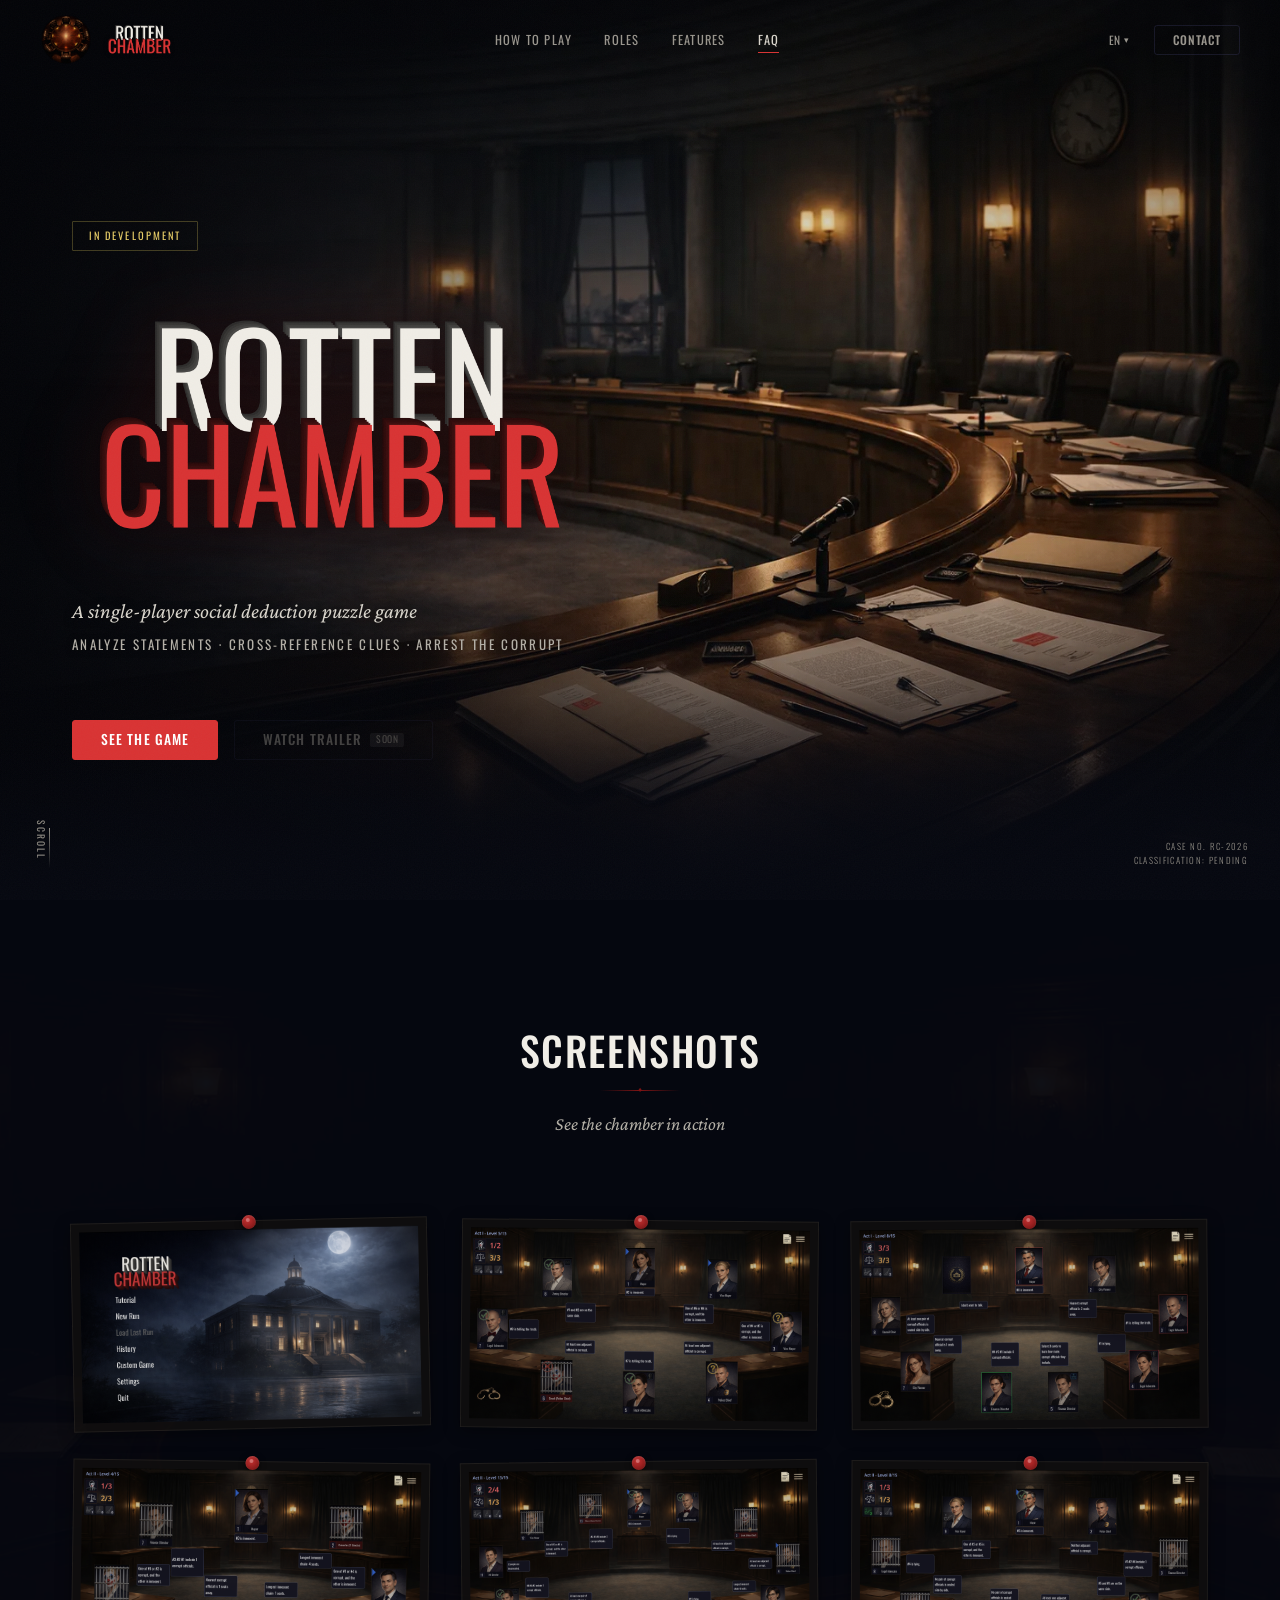
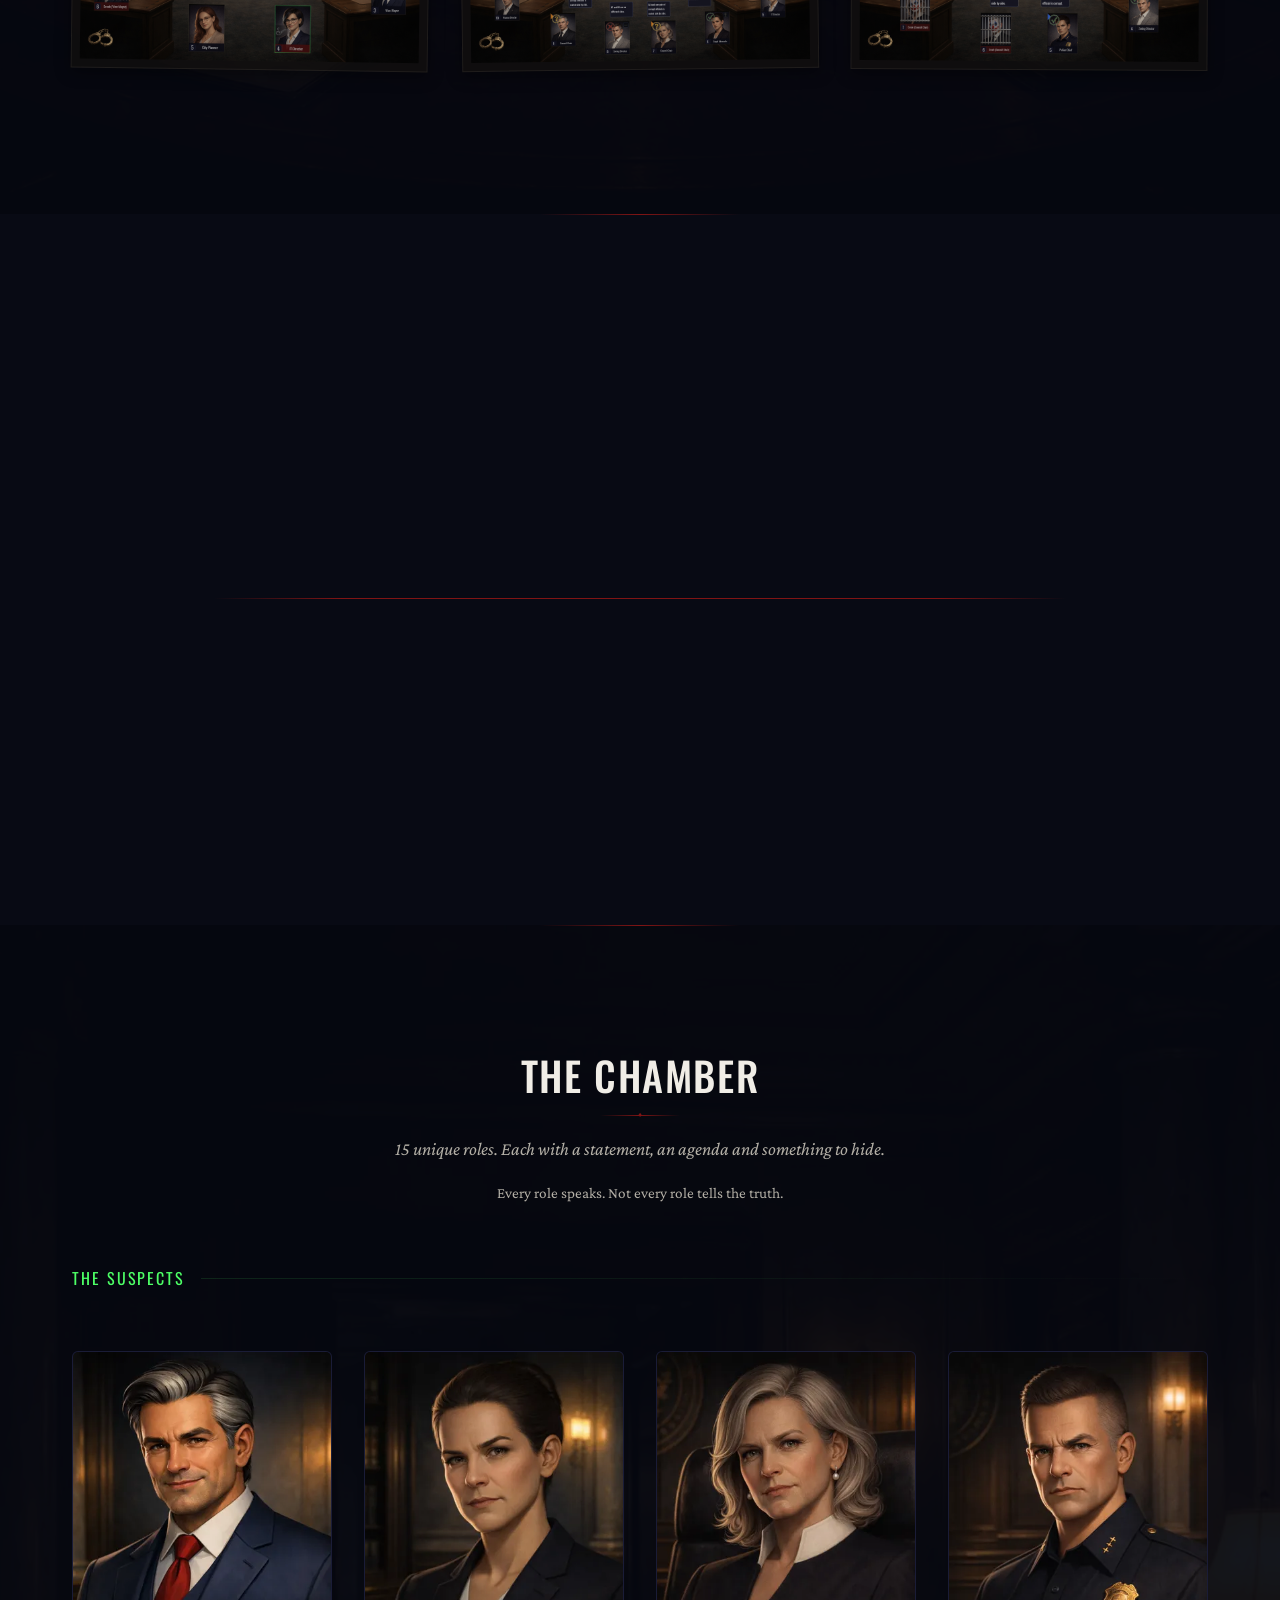
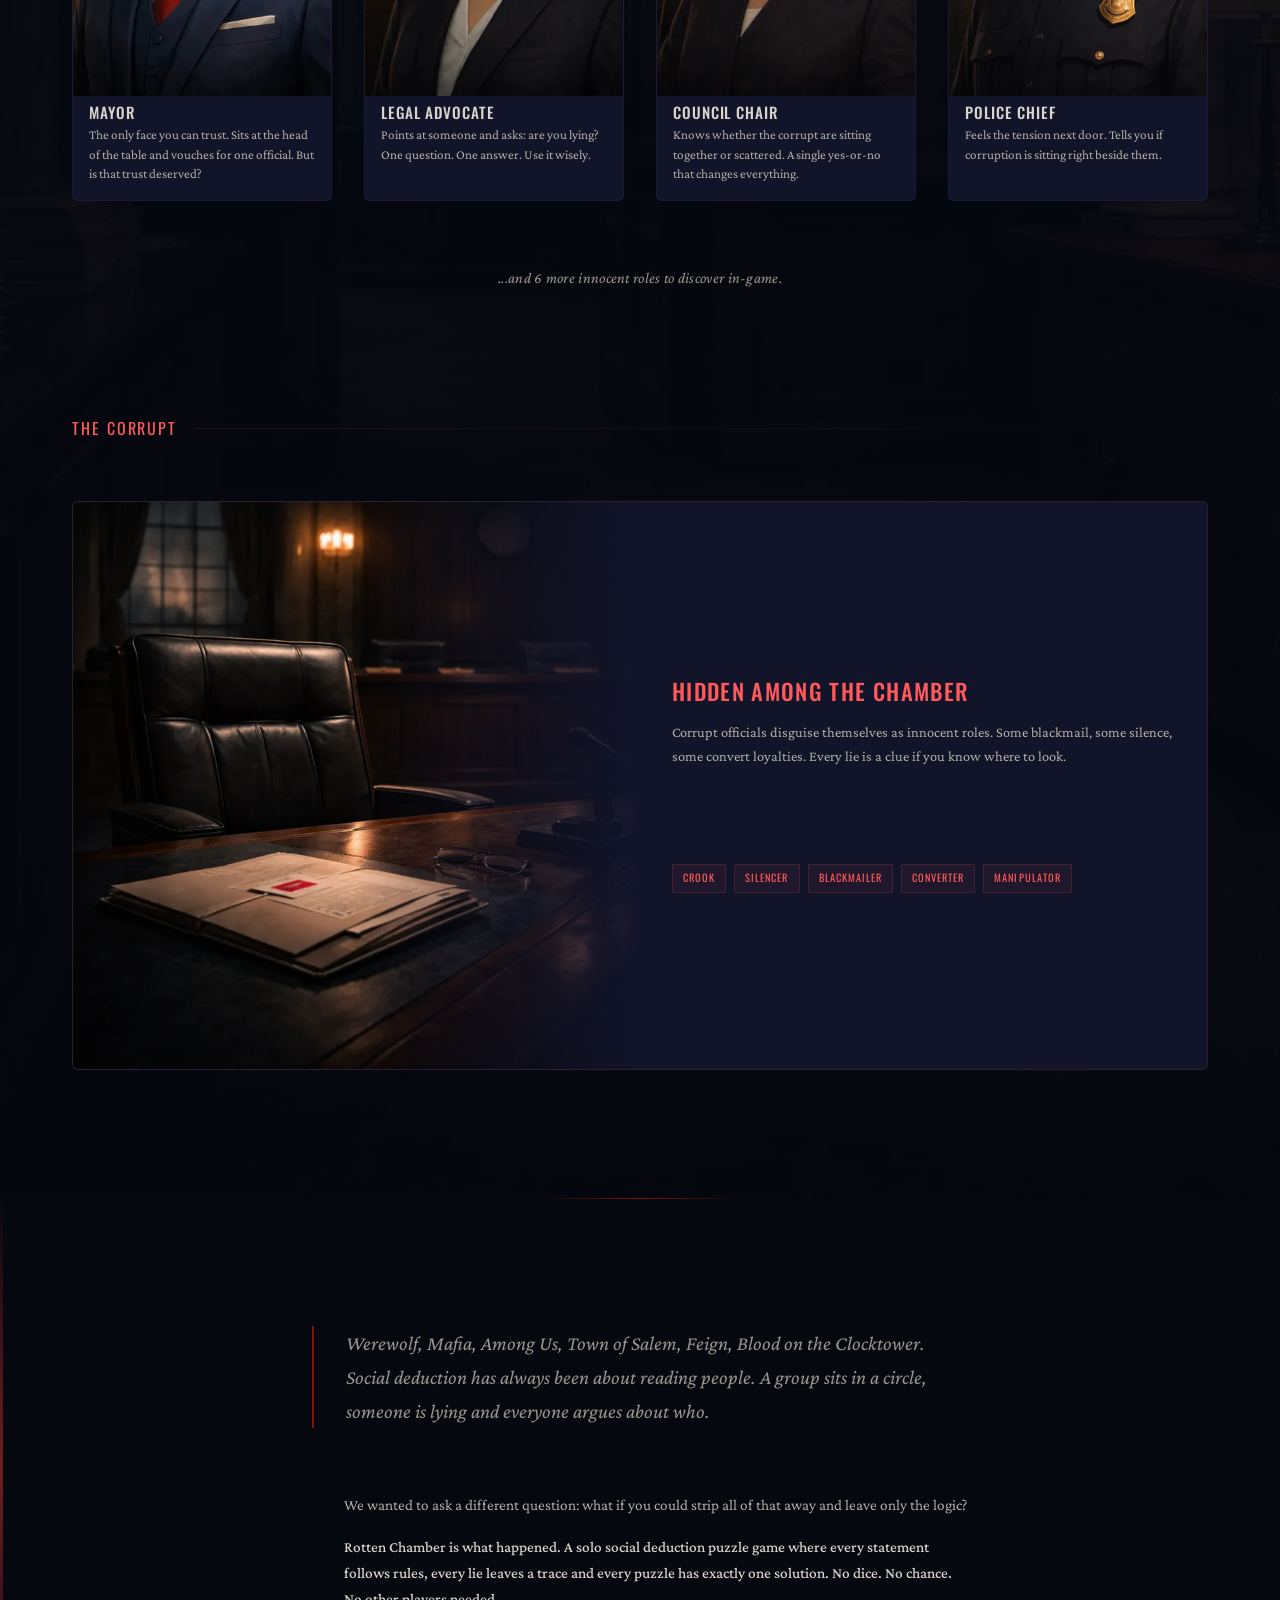
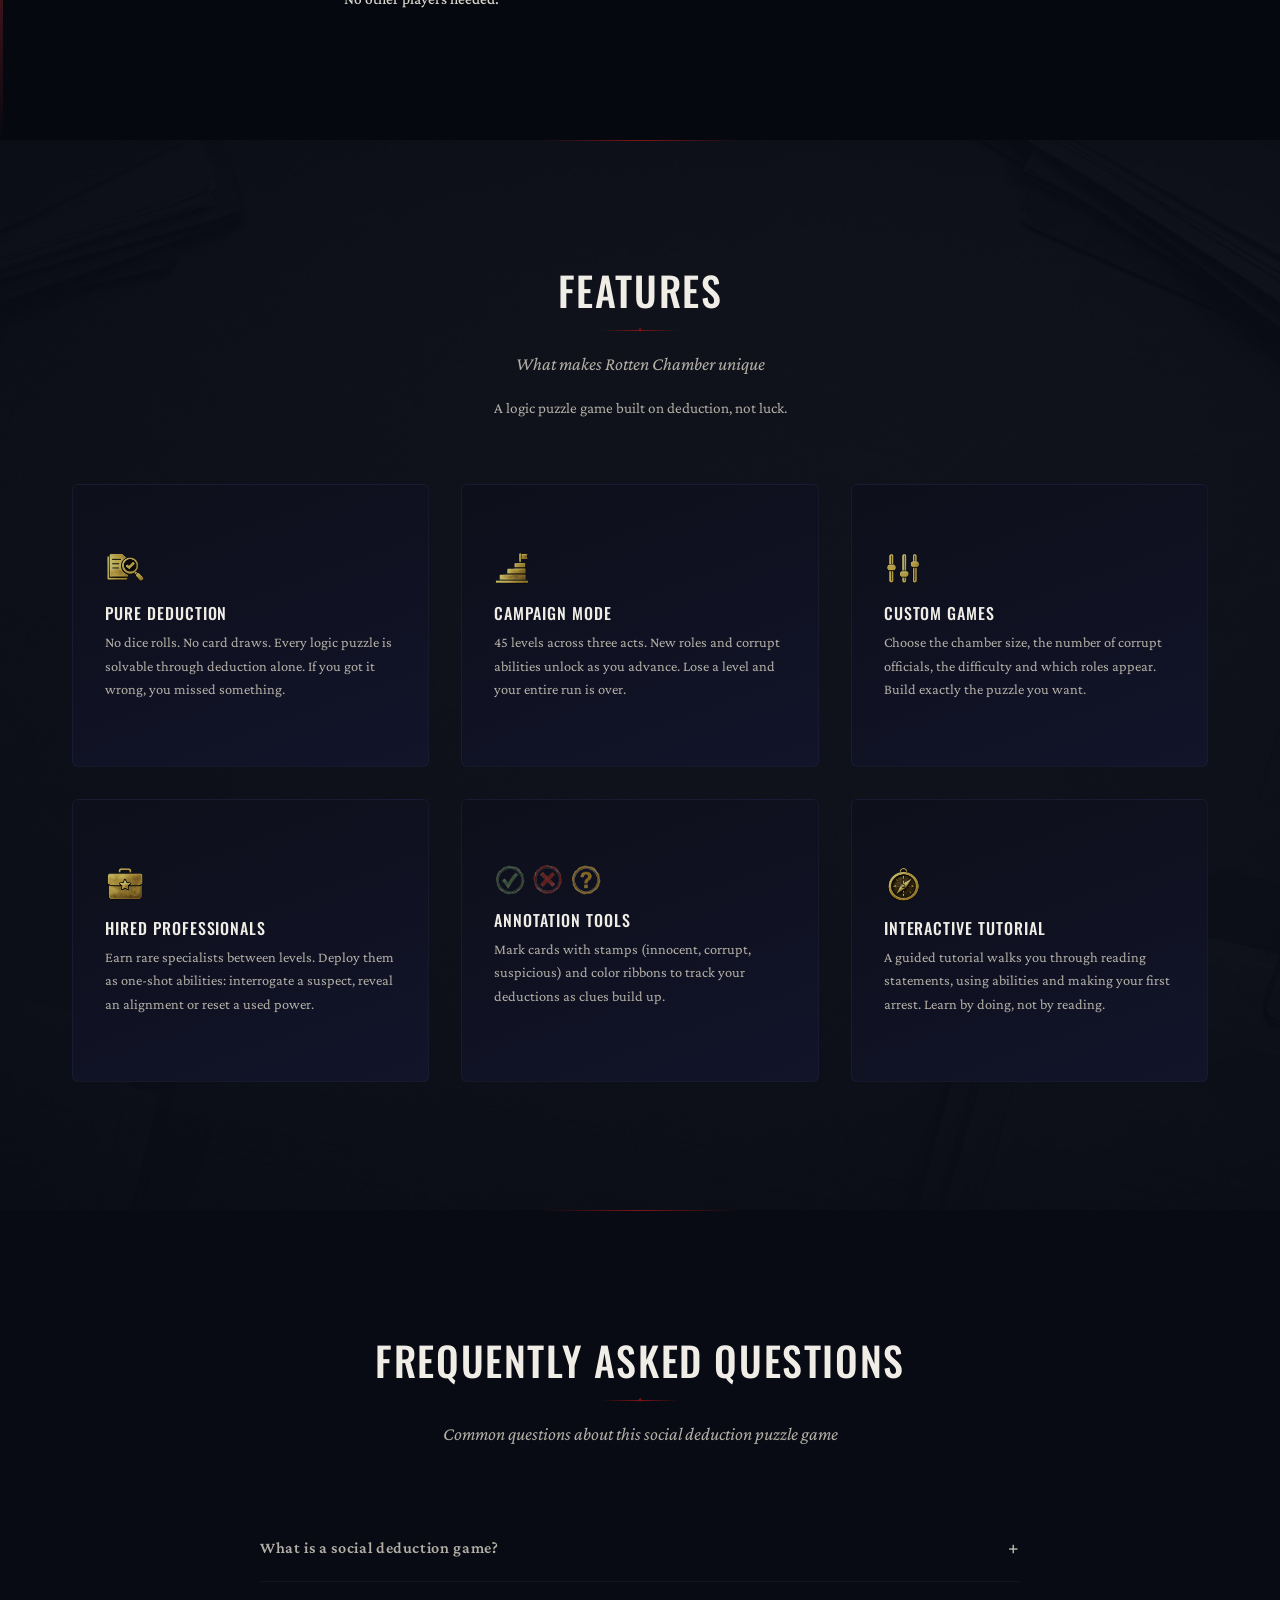
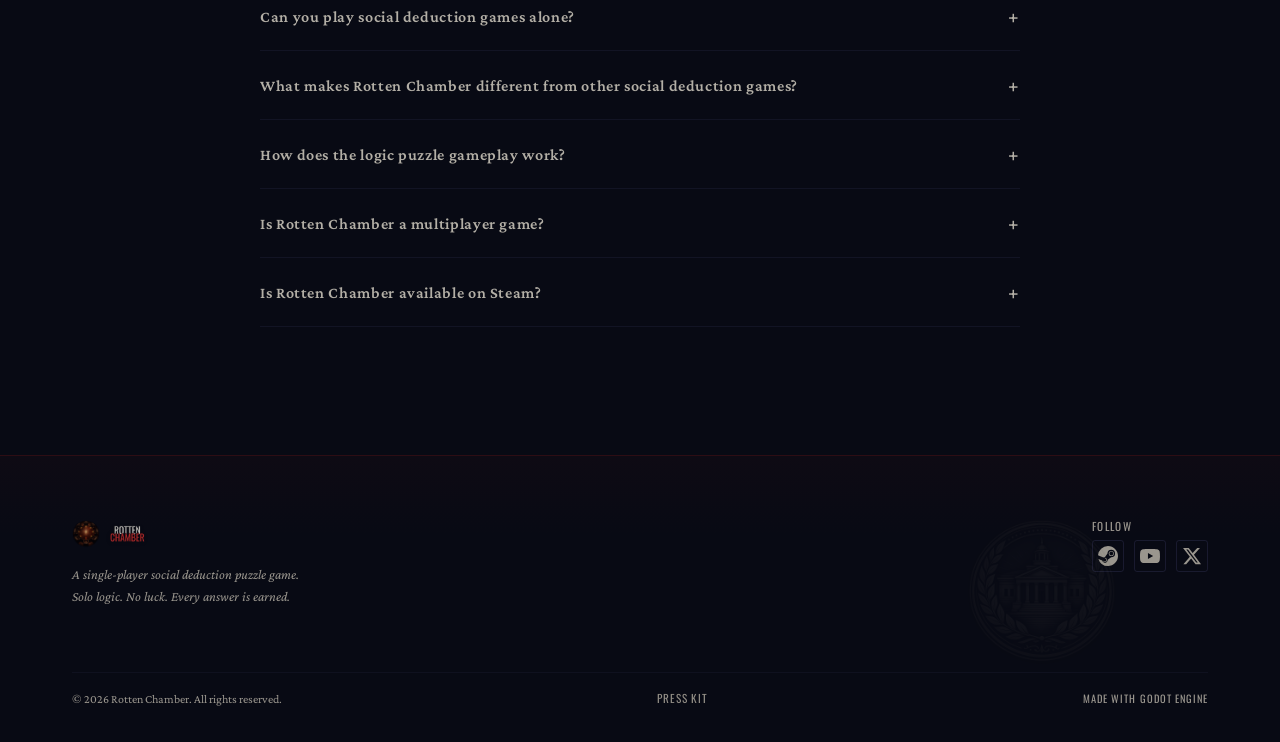
==== index.html @ c830e213 "Press kit: add dedicated press kit page at /presskit/ Self-hosted press kit with fact sheet, tiered " ====
<!DOCTYPE html>
<html lang="en">
<head>
  <meta charset="UTF-8">
  <meta name="viewport" content="width=device-width, initial-scale=1.0">
  <title>Rotten Chamber - A Social Deduction Puzzle Game</title>
  <meta name="description" content="Analyze statements. Cross-reference clues. Arrest the corrupt. A single-player social deduction puzzle game where every official has something to hide.">
  <meta name="robots" content="index, follow">
  <link rel="canonical" href="https://rottenchamber.com/">

  <!-- Open Graph -->
  <meta property="og:title" content="Rotten Chamber - A Social Deduction Puzzle Game">
  <meta property="og:description" content="A single-player social deduction puzzle game. Analyze statements. Cross-reference clues. Arrest the corrupt.">
  <meta property="og:image" content="https://rottenchamber.com/assets/images/exclusive/derived/hero_key_art_og.png">
  <meta property="og:image:width" content="1200">
  <meta property="og:image:height" content="630">
  <meta property="og:image:type" content="image/png">
  <meta property="og:image:alt" content="Rotten Chamber key art: a dark civic chamber where corruption hides in plain sight">
  <meta property="og:url" content="https://rottenchamber.com/">
  <meta property="og:type" content="website">
  <meta property="og:site_name" content="Rotten Chamber">
  <meta property="og:locale" content="en_US">

  <!-- Twitter Card -->
  <meta name="twitter:card" content="summary_large_image">
  <meta name="twitter:title" content="Rotten Chamber - A Social Deduction Puzzle Game">
  <meta name="twitter:description" content="Analyze statements. Cross-reference clues. Arrest the corrupt. A single-player social deduction puzzle game where every official has something to hide.">
  <meta name="twitter:image" content="https://rottenchamber.com/assets/images/exclusive/derived/hero_key_art_og.png">

  <meta name="theme-color" content="#080A14">

  <!-- Favicon -->
  <link rel="icon" type="image/png" href="assets/images/favicon.png">

  <!-- Font preconnect -->
  <link rel="preconnect" href="https://fonts.googleapis.com">
  <link rel="preconnect" href="https://fonts.gstatic.com" crossorigin>
  <link href="https://fonts.googleapis.com/css2?family=Oswald:wght@300;400;500;600;700&family=Crimson+Pro:ital,wght@0,300;0,400;0,500;0,600;1,300;1,400&display=swap" rel="stylesheet">

  <!-- Preload critical assets (WebP: 76KB vs PNG: 1.8MB) -->
  <link rel="preload" href="assets/images/exclusive/hero_key_art_master.webp" as="image" type="image/webp">

  <!-- JSON-LD Structured Data -->
  <script type="application/ld+json">
  {
    "@context": "https://schema.org",
    "@type": "VideoGame",
    "name": "Rotten Chamber",
    "description": "A single-player social deduction puzzle game. Analyze statements, cross-reference clues and arrest the corrupt. 15 unique roles, 45 levels across three acts and pure logic-based deduction.",
    "url": "https://rottenchamber.com/",
    "image": "https://rottenchamber.com/assets/images/exclusive/derived/hero_key_art_og.png",
    "genre": ["Puzzle", "Social Deduction", "Logic"],
    "gamePlatform": "PC",
    "applicationCategory": "Game",
    "operatingSystem": "Windows",
    "numberOfPlayers": {
      "@type": "QuantitativeValue",
      "value": 1
    },
    "author": {
      "@type": "Organization",
      "name": "Rotten Chamber"
    },
    "inLanguage": "en",
    "keywords": "social deduction, social deduction game, single player social deduction, solo social deduction, social deduction puzzle, logic puzzle game, deduction game"
  }
  </script>
  <script type="application/ld+json">
  {
    "@context": "https://schema.org",
    "@type": "BreadcrumbList",
    "itemListElement": [
      {
        "@type": "ListItem",
        "position": 1,
        "name": "Home",
        "item": "https://rottenchamber.com/"
      }
    ]
  }
  </script>
  <script type="application/ld+json">
  {
    "@context": "https://schema.org",
    "@type": "WebSite",
    "name": "Rotten Chamber",
    "url": "https://rottenchamber.com/"
  }
  </script>
  <script type="application/ld+json">
  {
    "@context": "https://schema.org",
    "@type": "FAQPage",
    "mainEntity": [
      {
        "@type": "Question",
        "name": "What is a social deduction game?",
        "acceptedAnswer": {
          "@type": "Answer",
          "text": "A social deduction game is a genre where players must figure out who among them is lying or hiding their true role. Traditionally multiplayer, Rotten Chamber reimagines this as a single-player logic puzzle where you analyze statements and cross-reference clues to identify the corrupt."
        }
      },
      {
        "@type": "Question",
        "name": "Can you play social deduction games alone?",
        "acceptedAnswer": {
          "@type": "Answer",
          "text": "Yes. Rotten Chamber is a solo social deduction game designed from the ground up for a single player. Instead of reading other players, you read role-based statements and use pure logic to deduce who is corrupt."
        }
      },
      {
        "@type": "Question",
        "name": "What makes Rotten Chamber different from other social deduction games?",
        "acceptedAnswer": {
          "@type": "Answer",
          "text": "Most social deduction games like Werewolf, Mafia or Among Us require a group. Rotten Chamber removes the social element and replaces it with a logic puzzle: every statement follows deterministic rules, every level is solvable through deduction alone and there is no randomness in the outcome."
        }
      },
      {
        "@type": "Question",
        "name": "How does the logic puzzle gameplay work?",
        "acceptedAnswer": {
          "@type": "Answer",
          "text": "Each official around a circular table makes a statement based on their role. Innocent officials tell the truth while corrupt officials lie. You cross-reference these statements, use active abilities to test your theories and arrest those you believe are corrupt. Three wrong arrests and you lose."
        }
      },
      {
        "@type": "Question",
        "name": "Is Rotten Chamber a multiplayer game?",
        "acceptedAnswer": {
          "@type": "Answer",
          "text": "No. Rotten Chamber is purely single-player. The game features 45 campaign levels across three acts, custom game modes and an interactive tutorial, all designed for solo play."
        }
      },
      {
        "@type": "Question",
        "name": "Is Rotten Chamber available on Steam?",
        "acceptedAnswer": {
          "@type": "Answer",
          "text": "Rotten Chamber is currently in development. The Steam page will be available soon. Add it to your wishlist to get notified when the social deduction puzzle game launches."
        }
      }
    ]
  }
  </script>

  <!-- Stylesheet -->
  <link rel="stylesheet" href="css/styles.css">
</head>
<body>

  <!-- Skip Link -->
  <a href="#main-content" class="skip-link">Skip to main content</a>

  <!-- ═══ SCROLL PROGRESS ═══════════════════════════════════════════════ -->
  <div class="scroll-progress" id="scroll-progress" role="progressbar" aria-valuemin="0" aria-valuemax="100" aria-valuenow="0" aria-label="Page scroll progress"></div>

  <!-- ═══ NAV ═══════════════════════════════════════════════════════════ -->
  <nav class="nav" id="nav">
    <div class="nav__inner">
      <a href="#" class="nav__brand">
        <img src="assets/images/favicon.png" alt="" class="nav__logo">
        <img src="assets/images/exclusive/logo_wordmark_master.png" alt="Rotten Chamber" class="nav__wordmark">
      </a>

      <ul class="nav__links" id="nav-links">
        <li><a href="#how-to-play" class="nav__link" data-i18n="nav.how_to_play">How to Play</a></li>
        <li><a href="#roles" class="nav__link" data-i18n="nav.roles">Roles</a></li>
        <li><a href="#features" class="nav__link" data-i18n="nav.features">Features</a></li>
        <li><a href="#faq" class="nav__link" data-i18n="nav.faq">FAQ</a></li>
      </ul>

      <div class="nav__actions">
        <div class="lang-switcher" id="lang-switcher">
          <button class="lang-switcher__current" aria-label="Change language" aria-expanded="false" aria-haspopup="true">
            <span class="lang-switcher__label">EN</span>
            <span class="lang-switcher__arrow">&#9662;</span>
          </button>
          <div class="lang-switcher__dropdown" role="menu">
            <button class="lang-switcher__option active" data-lang="en" role="menuitem">English</button>
          </div>
        </div>
        <a href="mailto:contact@rottenchamber.com" class="btn btn--secondary btn--sm" data-i18n="nav.contact">Contact</a>
      </div>

      <button class="nav__mobile-toggle" id="mobile-toggle" aria-label="Toggle menu" aria-expanded="false" aria-controls="nav-links">&#9776;</button>
    </div>
  </nav>

  <main id="main-content">

  <!-- ═══ HERO ══════════════════════════════════════════════════════════ -->
  <header class="hero" id="hero">
    <div class="hero__bg"></div>
    <div class="hero__vignette"></div>
    <div class="hero__fog">
      <div class="hero__fog-layer"></div>
      <div class="hero__fog-layer"></div>
    </div>
    <canvas class="hero__particles" id="hero-particles" aria-hidden="true"></canvas>

    <div class="hero__content">
      <div class="hero__badge" data-i18n="hero.badge">In Development</div>
      <h1 class="hero__title">
        <img src="assets/images/exclusive/logo_wordmark_master.png" alt="" aria-hidden="true" class="hero__logo">
        <span class="sr-only">Rotten Chamber</span>
      </h1>
      <p class="hero__tagline" data-i18n="hero.tagline">A single-player social deduction puzzle game</p>
      <p class="hero__subtitle" data-i18n="hero.subtitle">Analyze statements &middot; Cross-reference clues &middot; Arrest the corrupt</p>
      <div class="hero__actions">
        <a href="#screenshots" class="btn btn--primary" data-i18n="hero.cta_game">See the Game</a>
        <a href="#" class="btn btn--secondary btn--disabled" data-i18n="hero.cta_trailer">
          Watch Trailer
          <span class="btn__badge" data-i18n="hero.coming_soon">Soon</span>
        </a>
      </div>
    </div>

    <div class="hero__bottom-fade"></div>
    <div class="hero__scroll-hint" data-i18n="hero.scroll" aria-hidden="true">Scroll</div>
    <div class="hero__case-label" aria-hidden="true">Case No. RC-2026<br>Classification: Pending</div>
  </header>

  <!-- ═══ SCREENSHOTS ═══════════════════════════════════════════════════ -->
  <section class="screenshots" id="screenshots">
    <div class="container">
      <div class="section-header section-header--center reveal">
        <h2 data-i18n="screenshots.title">Screenshots</h2>
        <div class="section-divider"></div>
        <p class="section-subtitle" data-i18n="screenshots.subtitle">See the chamber in action</p>
      </div>
      <div class="screenshots__board reveal reveal-delay-1">
        <figure class="screenshot" data-lightbox tabindex="0" role="button">
          <div class="screenshot__pin"></div>
          <img src="assets/images/screenshots/main-menu.png" alt="Rotten Chamber main menu" class="screenshot__img" loading="lazy" width="1920" height="1080">
        </figure>
        <figure class="screenshot" data-lightbox tabindex="0" role="button">
          <div class="screenshot__pin"></div>
          <img src="assets/images/screenshots/hero-mid-investigation.png" alt="Social deduction puzzle: analyzing statements and cross-referencing clues" class="screenshot__img" loading="lazy" width="1920" height="1080">
        </figure>
        <figure class="screenshot" data-lightbox tabindex="0" role="button">
          <div class="screenshot__pin"></div>
          <img src="assets/images/screenshots/active-ability-targeting.png" alt="Using investigation abilities in a single-player social deduction game" class="screenshot__img" loading="lazy" width="1920" height="1080">
        </figure>
        <figure class="screenshot" data-lightbox tabindex="0" role="button">
          <div class="screenshot__pin"></div>
          <img src="assets/images/screenshots/high-tension-reveal.png" alt="Arresting corrupt officials in Rotten Chamber" class="screenshot__img" loading="lazy" width="1920" height="1080">
        </figure>
        <figure class="screenshot" data-lightbox tabindex="0" role="button">
          <div class="screenshot__pin"></div>
          <img src="assets/images/screenshots/wide-table-late-game.png" alt="Logic puzzle challenge: a chamber of 13 officials to investigate" class="screenshot__img" loading="lazy" width="1920" height="1080">
        </figure>
        <figure class="screenshot" data-lightbox tabindex="0" role="button">
          <div class="screenshot__pin"></div>
          <img src="assets/images/screenshots/professional-toolkit-usage.png" alt="Deploying hired professionals to aid your deduction" class="screenshot__img" loading="lazy" width="1920" height="1080">
        </figure>
      </div>

      <!-- Lightbox Modal -->
      <div class="lightbox" id="lightbox" role="dialog" aria-modal="true" aria-label="Screenshot viewer">
        <button class="lightbox__close" aria-label="Close">&times;</button>
        <button class="lightbox__prev" aria-label="Previous">&#8249;</button>
        <button class="lightbox__next" aria-label="Next">&#8250;</button>
        <img class="lightbox__img" id="lightbox-img" alt="">
        <div class="lightbox__caption" id="lightbox-caption"></div>
        <div class="lightbox__counter" id="lightbox-counter" role="status" aria-live="polite"></div>
      </div>
    </div>
  </section>

  <!-- ═══ HOW TO PLAY ═══════════════════════════════════════════════════ -->
  <section class="how-to-play" id="how-to-play">
    <div class="container">
      <div class="section-header reveal">
        <h2 data-i18n="howto.title">How to Play</h2>
        <div class="section-divider"></div>
        <p class="section-subtitle" data-i18n="howto.subtitle">Uncover the corruption in four steps</p>
        <p class="section-intro" data-i18n="howto.intro">A single-player social deduction puzzle solved through logic alone.</p>
      </div>
      <ol class="steps">
        <li class="step reveal reveal-delay-1">
          <img src="assets/images/icons/gen/icon_read.png" alt="Read" class="step__icon">
          <h3 class="step__title" data-i18n="howto.step1.title">Read</h3>
          <p class="step__desc" data-i18n="howto.step1.desc">Each official makes a statement. Some tell the truth. Some don't. Read carefully.</p>
        </li>
        <li class="step reveal reveal-delay-2">
          <img src="assets/images/icons/gen/icon_deduce.png" alt="Deduce" class="step__icon">
          <h3 class="step__title" data-i18n="howto.step2.title">Deduce</h3>
          <p class="step__desc" data-i18n="howto.step2.desc">Cross-reference statements against each other. If two claims contradict, someone is lying.</p>
        </li>
        <li class="step reveal reveal-delay-3">
          <img src="assets/images/icons/gen/icon_investigate.png" alt="Investigate" class="step__icon">
          <h3 class="step__title" data-i18n="howto.step3.title">Investigate</h3>
          <p class="step__desc" data-i18n="howto.step3.desc">Use abilities and hired professionals to test your theory. Mark suspects with stamps and ribbons.</p>
        </li>
        <li class="step reveal reveal-delay-4">
          <img src="assets/images/icons/gen/icon_arrest.png" alt="Arrest" class="step__icon">
          <h3 class="step__title" data-i18n="howto.step4.title">Arrest</h3>
          <p class="step__desc" data-i18n="howto.step4.desc">Find every corrupt official. Three wrong arrests and you lose. Arrest the Mayor by mistake and it's over instantly.</p>
        </li>
      </ol>
    </div>
  </section>

  <!-- ═══ ROLES ═════════════════════════════════════════════════════════ -->
  <section class="roles" id="roles">
    <div class="container">
      <div class="section-header section-header--center reveal">
        <h2 data-i18n="roles.title">The Chamber</h2>
        <div class="section-divider"></div>
        <p class="section-subtitle" data-i18n="roles.subtitle">15 unique roles. Each with a statement, an agenda and something to hide.</p>
        <p class="section-intro" data-i18n="roles.intro">Every role speaks. Not every role tells the truth.</p>
      </div>

      <!-- Showcase Characters -->
      <div class="roles__group reveal">
        <div class="roles__group-header">
          <h3 class="roles__group-title roles__group-title--clean" data-i18n="roles.clean_title">The Suspects</h3>
          <div class="roles__group-line roles__group-line--clean"></div>
        </div>
        <div class="showcase__grid">

          <!-- Mayor -->
          <article class="showcase-card reveal reveal-delay-1">
            <div class="showcase-card__portrait-wrap">
              <picture>
                <source srcset="assets/images/exclusive/mayor_showcase_master.webp" type="image/webp">
                <img src="assets/images/exclusive/mayor_showcase_master.png" alt="Mayor" class="showcase-card__portrait" loading="lazy">
              </picture>
            </div>
            <div class="showcase-card__info">
              <h4 class="showcase-card__name" data-i18n="role.mayor.name">Mayor</h4>
              <p class="showcase-card__desc" data-i18n="role.mayor.web_desc">The only face you can trust. Sits at the head of the table and vouches for one official. But is that trust deserved?</p>
            </div>
          </article>

          <!-- Legal Advocate -->
          <article class="showcase-card reveal reveal-delay-2">
            <div class="showcase-card__portrait-wrap">
              <picture>
                <source srcset="assets/images/exclusive/legal_advocate_showcase_master.webp" type="image/webp">
                <img src="assets/images/exclusive/legal_advocate_showcase_master.png" alt="Legal Advocate" class="showcase-card__portrait" loading="lazy">
              </picture>
            </div>
            <div class="showcase-card__info">
              <h4 class="showcase-card__name" data-i18n="role.legal_advocate.name">Legal Advocate</h4>
              <p class="showcase-card__desc" data-i18n="role.legal_advocate.web_desc">Points at someone and asks: are you lying? One question. One answer. Use it wisely.</p>
            </div>
          </article>

          <!-- Council Chair -->
          <article class="showcase-card reveal reveal-delay-3">
            <div class="showcase-card__portrait-wrap">
              <picture>
                <source srcset="assets/images/exclusive/council_chair_showcase_master.webp" type="image/webp">
                <img src="assets/images/exclusive/council_chair_showcase_master.png" alt="Council Chair" class="showcase-card__portrait" loading="lazy">
              </picture>
            </div>
            <div class="showcase-card__info">
              <h4 class="showcase-card__name" data-i18n="role.council_chair.name">Council Chair</h4>
              <p class="showcase-card__desc" data-i18n="role.council_chair.web_desc">Knows whether the corrupt are sitting together or scattered. A single yes-or-no that changes everything.</p>
            </div>
          </article>

          <!-- Police Chief -->
          <article class="showcase-card reveal reveal-delay-4">
            <div class="showcase-card__portrait-wrap">
              <picture>
                <source srcset="assets/images/exclusive/police_chief_showcase_master.webp" type="image/webp">
                <img src="assets/images/exclusive/police_chief_showcase_master.png" alt="Police Chief" class="showcase-card__portrait" loading="lazy">
              </picture>
            </div>
            <div class="showcase-card__info">
              <h4 class="showcase-card__name" data-i18n="role.police_chief.name">Police Chief</h4>
              <p class="showcase-card__desc" data-i18n="role.police_chief.web_desc">Feels the tension next door. Tells you if corruption is sitting right beside them.</p>
            </div>
          </article>

        </div>
        <p class="roles__more reveal" data-i18n="roles.more">...and 6 more innocent roles to discover in-game.</p>
      </div>

      <!-- Corrupt Side - Mystery Block -->
      <div class="roles__group reveal">
        <div class="roles__group-header">
          <h3 class="roles__group-title roles__group-title--corrupt" data-i18n="roles.corrupt_title">The Corrupt</h3>
          <div class="roles__group-line roles__group-line--corrupt"></div>
        </div>
        <div class="corrupt-mystery">
          <div class="corrupt-mystery__art">
            <picture>
              <source srcset="assets/images/exclusive/corrupt_mystery_master.webp" type="image/webp">
              <img src="assets/images/exclusive/corrupt_mystery_master.png" alt="Hidden corruption" class="corrupt-mystery__img" loading="lazy">
            </picture>
            <div class="corrupt-mystery__overlay"></div>
          </div>
          <div class="corrupt-mystery__content">
            <h3 class="corrupt-mystery__title" data-i18n="roles.corrupt_mystery_title">Hidden Among the Chamber</h3>
            <p class="corrupt-mystery__desc" data-i18n="roles.corrupt_mystery_desc">Corrupt officials disguise themselves as innocent roles. Some blackmail, some silence, some convert loyalties. Every lie is a clue if you know where to look.</p>
            <div class="corrupt-mystery__roles">
              <span class="corrupt-mystery__tag" data-i18n="role.crook.name">Crook<img src="assets/images/game-icons/corrupticon_noclown.png" alt="" class="corrupt-mystery__tag-icon"></span>
              <span class="corrupt-mystery__tag" data-i18n="role.silencer.name">Silencer<img src="assets/images/game-icons/corrupticon_noclown.png" alt="" class="corrupt-mystery__tag-icon"></span>
              <span class="corrupt-mystery__tag" data-i18n="role.blackmailer.name">Blackmailer<img src="assets/images/game-icons/corrupticon_noclown.png" alt="" class="corrupt-mystery__tag-icon"></span>
              <span class="corrupt-mystery__tag" data-i18n="role.converter.name">Converter<img src="assets/images/game-icons/corrupticon_noclown.png" alt="" class="corrupt-mystery__tag-icon"></span>
              <span class="corrupt-mystery__tag" data-i18n="role.manipulator.name">Manipulator<img src="assets/images/game-icons/corrupticon_noclown.png" alt="" class="corrupt-mystery__tag-icon"></span>
            </div>
          </div>
        </div>
      </div>
    </div>
  </section>

  <!-- ═══ NARRATIVE ═════════════════════════════════════════════════════ -->
  <section class="narrative" id="narrative">
    <div class="narrative__accent" aria-hidden="true"></div>
    <div class="container">
      <blockquote class="narrative__quote reveal">
        <p data-i18n="narrative.p1">Werewolf, Mafia, Among Us, Town of Salem, Feign, Blood on the Clocktower. Social deduction has always been about reading people. A group sits in a circle, someone is lying and everyone argues about who.</p>
      </blockquote>
      <div class="narrative__answer reveal reveal-delay-1">
        <p data-i18n="narrative.p2">We wanted to ask a different question: what if you could strip all of that away and leave only the logic?</p>
        <p data-i18n="narrative.p3">Rotten Chamber is what happened. A solo social deduction puzzle game where every statement follows rules, every lie leaves a trace and every puzzle has exactly one solution. No dice. No chance. No other players needed.</p>
      </div>
    </div>
  </section>

  <!-- ═══ FEATURES ══════════════════════════════════════════════════════ -->
  <section class="features" id="features">
    <div class="container">
      <div class="section-header section-header--center reveal">
        <h2 data-i18n="features.title">Features</h2>
        <div class="section-divider"></div>
        <p class="section-subtitle" data-i18n="features.subtitle">What makes Rotten Chamber unique</p>
        <p class="section-intro" data-i18n="features.intro">A logic puzzle game built on deduction, not luck.</p>
      </div>
      <div class="features__grid">

        <article class="feature reveal reveal-delay-1">
          <img src="assets/images/icons/gen/icon_deduction.png" alt="Deduction" class="feature__icon">
          <h3 class="feature__title" data-i18n="feature.deduction.title">Pure Deduction</h3>
          <p class="feature__desc" data-i18n="feature.deduction.desc">No dice rolls. No card draws. Every logic puzzle is solvable through deduction alone. If you got it wrong, you missed something.</p>
        </article>

        <article class="feature reveal reveal-delay-2">
          <img src="assets/images/icons/gen/icon_campaign.png" alt="Campaign" class="feature__icon">
          <h3 class="feature__title" data-i18n="feature.campaign.title">Campaign Mode</h3>
          <p class="feature__desc" data-i18n="feature.campaign.desc">45 levels across three acts. New roles and corrupt abilities unlock as you advance. Lose a level and your entire run is over.</p>
        </article>

        <article class="feature reveal reveal-delay-3">
          <img src="assets/images/icons/gen/icon_custom.png" alt="Custom games" class="feature__icon">
          <h3 class="feature__title" data-i18n="feature.custom.title">Custom Games</h3>
          <p class="feature__desc" data-i18n="feature.custom.desc">Choose the chamber size, the number of corrupt officials, the difficulty and which roles appear. Build exactly the puzzle you want.</p>
        </article>

        <article class="feature reveal reveal-delay-1">
          <img src="assets/images/icons/gen/icon_professionals.png" alt="Professionals" class="feature__icon">
          <h3 class="feature__title" data-i18n="feature.professionals.title">Hired Professionals</h3>
          <p class="feature__desc" data-i18n="feature.professionals.desc">Earn rare specialists between levels. Deploy them as one-shot abilities: interrogate a suspect, reveal an alignment or reset a used power.</p>
        </article>

        <article class="feature reveal reveal-delay-2">
          <div class="feature__stamps">
            <img src="assets/images/stamps/secure.png" alt="" class="feature__stamp">
            <img src="assets/images/stamps/susp.png" alt="" class="feature__stamp">
            <img src="assets/images/stamps/question.png" alt="" class="feature__stamp">
          </div>
          <h3 class="feature__title" data-i18n="feature.annotation.title">Annotation Tools</h3>
          <p class="feature__desc" data-i18n="feature.annotation.desc">Mark cards with stamps (innocent, corrupt, suspicious) and color ribbons to track your deductions as clues build up.</p>
        </article>

        <article class="feature reveal reveal-delay-3">
          <img src="assets/images/icons/gen/icon_tutorial.png" alt="Tutorial" class="feature__icon">
          <h3 class="feature__title" data-i18n="feature.tutorial.title">Interactive Tutorial</h3>
          <p class="feature__desc" data-i18n="feature.tutorial.desc">A guided tutorial walks you through reading statements, using abilities and making your first arrest. Learn by doing, not by reading.</p>
        </article>

      </div>
    </div>
  </section>

  <!-- ═══ FAQ ═══════════════════════════════════════════════════════════ -->
  <section class="faq" id="faq">
    <div class="container">
      <div class="section-header section-header--center">
        <h2 data-i18n="faq.title">Frequently Asked Questions</h2>
        <div class="section-divider"></div>
        <p class="section-subtitle" data-i18n="faq.subtitle">Common questions about this social deduction puzzle game</p>
      </div>
      <div class="faq__list">

        <details class="faq-item reveal reveal-delay-1">
          <summary class="faq-item__question" data-i18n="faq.q1.question">What is a social deduction game?</summary>
          <p class="faq-item__answer" data-i18n="faq.q1.answer">A social deduction game is a genre where players must figure out who among them is lying or hiding their true role. Traditionally multiplayer, Rotten Chamber reimagines this as a single-player logic puzzle where you analyze statements and cross-reference clues to identify the corrupt.</p>
        </details>

        <details class="faq-item reveal reveal-delay-1">
          <summary class="faq-item__question" data-i18n="faq.q2.question">Can you play social deduction games alone?</summary>
          <p class="faq-item__answer" data-i18n="faq.q2.answer">Yes. Rotten Chamber is a solo social deduction game designed from the ground up for a single player. Instead of reading other players, you read role-based statements and use pure logic to deduce who is corrupt.</p>
        </details>

        <details class="faq-item reveal reveal-delay-2">
          <summary class="faq-item__question" data-i18n="faq.q3.question">What makes Rotten Chamber different from other social deduction games?</summary>
          <p class="faq-item__answer" data-i18n="faq.q3.answer">Most social deduction games like Werewolf, Mafia or Among Us require a group. Rotten Chamber removes the social element and replaces it with a logic puzzle: every statement follows deterministic rules, every level is solvable through deduction alone and there is no randomness in the outcome.</p>
        </details>

        <details class="faq-item reveal reveal-delay-2">
          <summary class="faq-item__question" data-i18n="faq.q4.question">How does the logic puzzle gameplay work?</summary>
          <p class="faq-item__answer" data-i18n="faq.q4.answer">Each official around a circular table makes a statement based on their role. Innocent officials tell the truth while corrupt officials lie. You cross-reference these statements, use active abilities to test your theories and arrest those you believe are corrupt. Three wrong arrests and you lose.</p>
        </details>

        <details class="faq-item reveal reveal-delay-3">
          <summary class="faq-item__question" data-i18n="faq.q5.question">Is Rotten Chamber a multiplayer game?</summary>
          <p class="faq-item__answer" data-i18n="faq.q5.answer">No. Rotten Chamber is purely single-player. The game features 45 campaign levels across three acts, custom game modes and an interactive tutorial, all designed for solo play.</p>
        </details>

        <details class="faq-item reveal reveal-delay-3">
          <summary class="faq-item__question" data-i18n="faq.q6.question">Is Rotten Chamber available on Steam?</summary>
          <p class="faq-item__answer" data-i18n="faq.q6.answer">Rotten Chamber is currently in development. The Steam page will be available soon. Add it to your wishlist to get notified when the social deduction puzzle game launches.</p>
        </details>

      </div>
    </div>
  </section>

  </main>

  <!-- ═══ FOOTER ════════════════════════════════════════════════════════ -->
  <footer class="footer">
    <img src="assets/images/seals/act1_seal.png" alt="" class="footer__seal" aria-hidden="true">
    <div class="container">
      <div class="footer__inner">
        <div class="footer__section">
          <div class="footer__brand">
            <img src="assets/images/favicon.png" alt="" class="footer__logo">
            <img src="assets/images/exclusive/logo_wordmark_master.png" alt="Rotten Chamber" class="footer__wordmark">
          </div>
          <p class="footer__tagline" data-i18n="footer.tagline">A single-player social deduction puzzle game.<br>Solo logic. No luck. Every answer is earned.</p>
        </div>

        <div class="footer__section">
          <h4 data-i18n="footer.social_title">Follow</h4>
          <div class="footer__social">
            <a href="#" class="footer__social-link footer__social-link--soon" aria-label="Steam">
              <svg viewBox="0 0 16 16" fill="currentColor" width="20" height="20"><path d="M.329 10.333A8.01 8.01 0 0 0 7.99 16C12.414 16 16 12.418 16 8s-3.586-8-8.009-8A8.006 8.006 0 0 0 0 7.468l.003.006 4.304 1.769A2.2 2.2 0 0 1 5.62 8.88l1.96-2.844-.001-.04a3.046 3.046 0 0 1 3.042-3.043 3.046 3.046 0 0 1 3.042 3.043 3.047 3.047 0 0 1-3.111 3.044l-2.804 2a2.223 2.223 0 0 1-3.075 2.11 2.22 2.22 0 0 1-1.312-1.568L.33 10.333Z"/><path d="M4.868 12.683a1.715 1.715 0 0 0 1.318-3.165 1.7 1.7 0 0 0-1.263-.02l1.023.424a1.261 1.261 0 1 1-.97 2.33l-.99-.41a1.7 1.7 0 0 0 .882.84Zm3.726-6.687a2.03 2.03 0 0 0 2.027 2.029 2.03 2.03 0 0 0 2.027-2.029 2.03 2.03 0 0 0-2.027-2.027 2.03 2.03 0 0 0-2.027 2.027m2.03-1.527a1.524 1.524 0 1 1-.002 3.048 1.524 1.524 0 0 1 .002-3.048"/></svg>
              <span class="footer__social-tooltip">Coming Soon</span>
            </a>
            <a href="#" class="footer__social-link footer__social-link--soon" aria-label="YouTube">
              <svg viewBox="0 0 24 24" fill="currentColor" width="20" height="20"><path d="M23.498 6.186a3.016 3.016 0 0 0-2.122-2.136C19.505 3.545 12 3.545 12 3.545s-7.505 0-9.377.505A3.017 3.017 0 0 0 .502 6.186C0 8.07 0 12 0 12s0 3.93.502 5.814a3.016 3.016 0 0 0 2.122 2.136c1.871.505 9.376.505 9.376.505s7.505 0 9.377-.505a3.015 3.015 0 0 0 2.122-2.136C24 15.93 24 12 24 12s0-3.93-.502-5.814zM9.545 15.568V8.432L15.818 12l-6.273 3.568z"/></svg>
              <span class="footer__social-tooltip">Coming Soon</span>
            </a>
            <a href="#" class="footer__social-link footer__social-link--soon" aria-label="X">
              <svg viewBox="0 0 24 24" fill="currentColor" width="20" height="20"><path d="M18.244 2.25h3.308l-7.227 8.26 8.502 11.24H16.17l-5.214-6.817L4.99 21.75H1.68l7.73-8.835L1.254 2.25H8.08l4.713 6.231zm-1.161 17.52h1.833L7.084 4.126H5.117z"/></svg>
              <span class="footer__social-tooltip">Coming Soon</span>
            </a>
          </div>
        </div>

      </div>

      <div class="footer__bottom">
        <span class="footer__copyright">&copy; 2026 Rotten Chamber. All rights reserved.</span>
        <a href="presskit/" class="footer__press-link" data-i18n="footer.press_kit">Press Kit</a>
        <span class="footer__godot">
          Made with Godot Engine
        </span>
      </div>
    </div>
  </footer>

  <!-- Back to Top -->
  <button class="back-to-top" id="back-to-top" aria-label="Back to top">&#8593;</button>

  <!-- Scripts -->
  <script src="js/i18n.js"></script>
  <script src="js/main.js"></script>
</body>
</html>
---- css/styles.css ----
/* ═══════════════════════════════════════════════════════════════════════════
   ROTTEN CHAMBER — Website Stylesheet
   "Corruption Dossier" — Noir editorial / classified investigation aesthetic
   ═══════════════════════════════════════════════════════════════════════════ */

/* ─── Fonts ─────────────────────────────────────────────────────────────── */
/* Loaded via <link> in HTML head for performance (preconnect + display=swap) */

/* ─── CSS Custom Properties ─────────────────────────────────────────────── */
:root {
  /* Backgrounds — deep navy-black spectrum */
  --bg-void: #030408;
  --bg-deepest: #060810;
  --bg-primary: #080A14;
  --bg-elevated: #0D0F1A;
  --bg-card: #12142A;
  --bg-card-hover: #181B35;

  /* The Red — blood, danger, corruption */
  --red: #D93333;
  --red-dark: #801414;
  --red-deep: #4D0A0A;
  --red-bright: #FF5959;
  --red-glow: rgba(217, 51, 51, 0.15);
  --red-subtle: rgba(217, 51, 51, 0.06);

  /* Accent spectrum */
  --green: #4DFF66;
  --green-dim: rgba(77, 255, 102, 0.12);
  --blue: #8BA4D9;
  --blue-bright: #A6BFFF;
  --gold: #FFD700;
  --gold-muted: #C9A84C;
  --gold-dim: rgba(242, 217, 102, 0.25);

  /* Text — warm-tinted grays */
  --text-bright: #F0EDE6;
  --text-primary: #D9D5CC;
  --text-body: #B3AFA6;
  --text-muted: #9A968E;
  --text-dim: #908C84;
  --text-faint: #5C5850;
  --text-golden: #E6CC66;

  /* Borders & surfaces */
  --border-red: rgba(128, 20, 20, 0.5);
  --border-subtle: rgba(77, 77, 128, 0.25);
  --border-card: rgba(77, 77, 128, 0.15);
  --border-photo: rgba(200, 195, 180, 0.12);

  /* Spacing scale */
  --space-2xs: 0.125rem;
  --space-xs: 0.25rem;
  --space-sm: 0.5rem;
  --space-md: 1rem;
  --space-lg: 2rem;
  --space-xl: 4rem;
  --space-2xl: 6rem;
  --space-3xl: 8rem;
  --space-4xl: 12rem;

  /* Layout */
  --max-width: 1200px;
  --nav-height: 80px;
  --content-padding: clamp(1.25rem, 4vw, 2rem);

  /* Timing */
  --ease-out-expo: cubic-bezier(0.16, 1, 0.3, 1);
  --ease-out-quart: cubic-bezier(0.25, 1, 0.5, 1);
  --ease-in-out: cubic-bezier(0.4, 0, 0.2, 1);
  --duration-fast: 0.15s;
  --duration-normal: 0.3s;
  --duration-slow: 0.6s;
  --duration-dramatic: 1.2s;

  /* Radii */
  --radius-sm: 3px;
  --radius-md: 6px;
  --radius-lg: 10px;
}

/* ─── Accessibility ────────────────────────────────────────────────────── */
.skip-link {
  position: absolute;
  top: -100%;
  left: 16px;
  z-index: 10000;
  padding: 8px 16px;
  background: var(--gold);
  color: var(--bg-void);
  font-family: 'Oswald', sans-serif;
  font-weight: 600;
  text-decoration: none;
  border-radius: 0 0 4px 4px;
  transition: top var(--duration-fast) var(--ease-out-quart);
}

.skip-link:focus {
  top: 0;
}

a:focus-visible,
button:focus-visible,
[tabindex]:focus-visible {
  outline: 2px solid var(--gold);
  outline-offset: 2px;
}

.sr-only {
  position: absolute;
  width: 1px;
  height: 1px;
  padding: 0;
  margin: -1px;
  overflow: hidden;
  clip: rect(0, 0, 0, 0);
  white-space: nowrap;
  border: 0;
}

/* ─── Reset ─────────────────────────────────────────────────────────────── */
*, *::before, *::after {
  margin: 0;
  padding: 0;
  box-sizing: border-box;
}

::selection {
  background: rgba(217, 51, 51, 0.3);
  color: var(--text-bright);
}

::-moz-selection {
  background: rgba(217, 51, 51, 0.3);
  color: var(--text-bright);
}

html {
  scroll-behavior: smooth;
  scroll-padding-top: var(--nav-height);
}

body {
  font-family: 'Crimson Pro', Georgia, 'Times New Roman', serif;
  background-color: var(--bg-void);
  color: var(--text-body);
  line-height: 1.75;
  font-size: 1.0625rem;
  font-weight: 400;
  overflow-x: hidden;
  -webkit-font-smoothing: antialiased;
  -moz-osx-font-smoothing: grayscale;
}

/* Film grain — noir texture across entire page */
body::after {
  content: '';
  position: fixed;
  inset: 0;
  pointer-events: none;
  z-index: 9999;
  opacity: 0.028;
  background-image: url("data:image/svg+xml,%3Csvg viewBox='0 0 512 512' xmlns='http://www.w3.org/2000/svg'%3E%3Cfilter id='n'%3E%3CfeTurbulence type='fractalNoise' baseFrequency='0.75' numOctaves='4' stitchTiles='stitch'/%3E%3C/filter%3E%3Crect width='100%25' height='100%25' filter='url(%23n)'/%3E%3C/svg%3E");
  background-repeat: repeat;
  background-size: 512px 512px;
}

img {
  max-width: 100%;
  height: auto;
  display: block;
}

a {
  color: var(--blue);
  text-decoration: none;
  transition: color var(--duration-fast) ease;
}

a:hover {
  color: var(--text-bright);
}

::selection {
  background: var(--red);
  color: #fff;
}

/* ─── Typography ────────────────────────────────────────────────────────── */
h1, h2, h3, h4, h5, h6 {
  font-family: 'Oswald', 'Arial Narrow', sans-serif;
  font-weight: 600;
  line-height: 1.1;
  text-transform: uppercase;
  letter-spacing: 0.04em;
  color: var(--text-bright);
}

h2 {
  font-size: clamp(1.6rem, 3.5vw, 2.5rem);
  font-weight: 500;
}

h3 {
  font-size: clamp(1.1rem, 2vw, 1.35rem);
  font-weight: 500;
}

h4 {
  font-size: 0.95rem;
  font-weight: 400;
  letter-spacing: 0.08em;
}

.section-subtitle {
  font-family: 'Crimson Pro', serif;
  font-size: clamp(0.95rem, 1.8vw, 1.15rem);
  color: var(--text-body);
  text-transform: none;
  letter-spacing: 0;
  font-weight: 400;
  font-style: italic;
  max-width: 560px;
}

/* ─── Layout ────────────────────────────────────────────────────────────── */
.container {
  width: 100%;
  max-width: var(--max-width);
  margin: 0 auto;
  padding: 0 var(--content-padding);
}

section {
  padding: var(--space-3xl) 0;
  position: relative;
}

/* Red hairline between sections */
section + section::after {
  content: '';
  position: absolute;
  top: 0;
  left: 50%;
  transform: translateX(-50%);
  width: min(200px, 30vw);
  height: 1px;
  background: linear-gradient(to right, transparent, var(--red-dark), transparent);
}

.section-header {
  margin-bottom: var(--space-xl);
}

.section-header h2 {
  margin-bottom: var(--space-xs);
}

.section-header .section-subtitle {
  margin: 0;
}

.section-intro {
  max-width: 640px;
  margin: var(--space-md) auto 0;
  text-align: center;
  font-size: 0.95rem;
  color: var(--text-body);
  line-height: 1.6;
}

.section-divider {
  width: 100%;
  height: 20px;
  position: relative;
  margin: var(--space-sm) 0;
}

.section-divider::before {
  content: '';
  position: absolute;
  top: 50%;
  left: 0;
  width: 50px;
  height: 1px;
  background: linear-gradient(to right, var(--red-dark), transparent);
}

.section-divider::after {
  content: '\2666';
  position: absolute;
  left: 0;
  top: 50%;
  transform: translate(-2px, -50%);
  font-size: 0.45rem;
  color: var(--red-dark);
}

/* Centered section headers */
.section-header--center {
  text-align: center;
}

.section-header--center .section-divider::before {
  left: 50%;
  transform: translateX(-50%);
  width: 80px;
  background: linear-gradient(to right, transparent, var(--red-dark), transparent);
}

.section-header--center .section-divider::after {
  left: 50%;
  transform: translate(-50%, -50%);
}

.section-header--center .section-subtitle {
  margin: 0 auto;
}

/* ─── Nav ───────────────────────────────────────────────────────────────── */
.nav {
  position: fixed;
  top: 0;
  left: 0;
  right: 0;
  height: var(--nav-height);
  z-index: 1000;
  display: flex;
  align-items: center;
  padding: 0 var(--content-padding);
  transition: all var(--duration-normal) ease;
  background-color: transparent;
}

.nav.scrolled {
  background-color: rgba(3, 4, 8, 0.92);
  backdrop-filter: blur(16px) saturate(1.2);
  -webkit-backdrop-filter: blur(16px) saturate(1.2);
  box-shadow:
    0 1px 0 rgba(128, 20, 20, 0.3),
    0 4px 24px rgba(0, 0, 0, 0.4);
}

.nav__inner {
  display: flex;
  align-items: center;
  justify-content: space-between;
  width: 100%;
  max-width: var(--max-width);
  margin: 0 auto;
}

.nav__brand {
  display: flex;
  align-items: center;
  gap: 12px;
  text-decoration: none;
}

.nav__logo {
  width: 52px;
  height: 52px;
  border-radius: 50%;
  opacity: 0.9;
  transition: opacity var(--duration-normal) ease, transform 0.6s var(--ease-out-expo);
}

.nav__brand:hover .nav__logo {
  opacity: 1;
  transform: rotate(180deg);
}

.nav__title {
  font-family: 'Oswald', sans-serif;
  font-size: 0.95rem;
  font-weight: 500;
  color: var(--text-primary);
  text-transform: uppercase;
  letter-spacing: 0.08em;
}

.nav__wordmark {
  height: 40px;
  width: auto;
  display: block;
  filter: drop-shadow(0 1px 2px rgba(0, 0, 0, 0.3));
  transition: filter var(--duration-fast) ease;
}

.nav__brand:hover .nav__wordmark {
  filter: drop-shadow(0 1px 4px rgba(217, 51, 51, 0.25));
}

.nav__links {
  display: flex;
  align-items: center;
  gap: var(--space-lg);
  list-style: none;
}

.nav__link {
  font-family: 'Oswald', sans-serif;
  font-size: 0.78rem;
  font-weight: 400;
  text-transform: uppercase;
  letter-spacing: 0.1em;
  color: var(--text-muted);
  text-decoration: none;
  transition: color var(--duration-fast) ease;
  position: relative;
  padding: 4px 0;
}

.nav__link:hover,
.nav__link.active {
  color: var(--text-primary);
}

.nav__link::after {
  content: '';
  position: absolute;
  bottom: 0;
  left: 0;
  width: 0;
  height: 1px;
  background: var(--red);
  transition: width var(--duration-normal) var(--ease-out-expo);
}

.nav__link:hover::after,
.nav__link.active::after {
  width: 100%;
}

.nav__actions {
  display: flex;
  align-items: center;
  gap: var(--space-md);
}

/* Language Switcher */
.lang-switcher {
  position: relative;
  font-family: 'Oswald', sans-serif;
  font-size: 0.72rem;
  text-transform: uppercase;
  letter-spacing: 0.1em;
}

.lang-switcher__current {
  display: flex;
  align-items: center;
  gap: 4px;
  color: var(--text-muted);
  cursor: pointer;
  padding: 4px 8px;
  border: 1px solid transparent;
  border-radius: var(--radius-sm);
  background: transparent;
  font: inherit;
  transition: all var(--duration-fast) ease;
}

.lang-switcher__current:hover {
  color: var(--text-primary);
  border-color: var(--border-subtle);
}

.lang-switcher__arrow {
  font-size: 0.55rem;
  transition: transform var(--duration-fast) ease;
}

.lang-switcher.open .lang-switcher__arrow {
  transform: rotate(180deg);
}

.lang-switcher__dropdown {
  position: absolute;
  top: 100%;
  right: 0;
  margin-top: 4px;
  background: var(--bg-elevated);
  border: 1px solid var(--border-subtle);
  border-radius: var(--radius-sm);
  overflow: hidden;
  opacity: 0;
  visibility: hidden;
  transform: translateY(-6px);
  transition: all var(--duration-fast) ease;
  min-width: 110px;
}

.lang-switcher.open .lang-switcher__dropdown {
  opacity: 1;
  visibility: visible;
  transform: translateY(0);
}

.lang-switcher__option {
  display: block;
  width: 100%;
  padding: 8px 14px;
  color: var(--text-muted);
  background: transparent;
  border: none;
  font: inherit;
  text-align: left;
  cursor: pointer;
  transition: all var(--duration-fast) ease;
}

.lang-switcher__option:hover {
  background: var(--red-subtle);
  color: var(--text-primary);
}

.lang-switcher__option.active {
  color: var(--red);
}

/* Mobile menu toggle */
.nav__mobile-toggle {
  display: none;
  background: none;
  border: none;
  cursor: pointer;
  padding: 8px;
  color: var(--text-muted);
  font-size: 1.4rem;
  line-height: 1;
}

/* ─── Buttons ───────────────────────────────────────────────────────────── */
.btn {
  display: inline-flex;
  align-items: center;
  justify-content: center;
  gap: 8px;
  font-family: 'Oswald', sans-serif;
  font-size: 0.85rem;
  font-weight: 500;
  text-transform: uppercase;
  letter-spacing: 0.08em;
  padding: 12px 28px;
  border: none;
  border-radius: var(--radius-sm);
  cursor: pointer;
  transition: all var(--duration-fast) ease;
  text-decoration: none;
  line-height: 1;
  position: relative;
}

.btn--primary {
  background: var(--red);
  color: #fff;
  border: 1px solid var(--red);
}

.btn--primary:hover {
  background: #c42e2e;
  color: #fff;
  transform: translateY(-1px);
  box-shadow: 0 4px 24px rgba(217, 51, 51, 0.3);
}

.btn--secondary {
  background: transparent;
  color: var(--text-muted);
  border: 1px solid var(--border-subtle);
}

.btn--secondary:hover {
  color: var(--text-primary);
  border-color: var(--text-dim);
}

.btn--disabled {
  opacity: 0.4;
  cursor: not-allowed;
  pointer-events: none;
}

.btn--sm {
  font-size: 0.75rem;
  padding: 8px 18px;
}

.btn__badge {
  font-size: 0.6rem;
  background: rgba(255, 255, 255, 0.12);
  padding: 2px 6px;
  border-radius: 2px;
  font-weight: 400;
  letter-spacing: 0.05em;
}

/* ─── Hero ──────────────────────────────────────────────────────────────── */
.hero {
  min-height: 100vh;
  min-height: 100dvh;
  display: flex;
  align-items: center;
  position: relative;
  overflow: hidden;
  padding-top: var(--nav-height);
}

.hero__bg {
  position: absolute;
  inset: 0;
  background-image: url('../assets/images/exclusive/hero_key_art_master.webp');
  background-image: image-set(
    url('../assets/images/exclusive/hero_key_art_master.webp') type('image/webp'),
    url('../assets/images/exclusive/hero_key_art_master.png') type('image/png')
  );
  background-size: cover;
  background-position: center 30%;
  background-repeat: no-repeat;
  animation: hero-breathe 10s ease-in-out infinite;
  transform-origin: center;
}

.hero__vignette {
  position: absolute;
  inset: 0;
  background:
    /* Strong left edge for text readability */
    linear-gradient(90deg, rgba(3, 4, 8, 0.7) 0%, rgba(3, 4, 8, 0.3) 35%, transparent 60%),
    /* Bottom fade */
    linear-gradient(to top, var(--bg-deepest) 0%, transparent 40%),
    /* Overall vignette */
    radial-gradient(ellipse at 60% 50%, transparent 20%, rgba(3, 4, 8, 0.5) 70%, rgba(3, 4, 8, 0.85) 100%);
  pointer-events: none;
}

.hero__fog {
  position: absolute;
  inset: 0;
  pointer-events: none;
}

.hero__fog-layer {
  position: absolute;
  inset: 0;
  opacity: 0;
  background: linear-gradient(
    90deg,
    transparent 20%,
    rgba(140, 150, 170, 0.03) 50%,
    rgba(140, 150, 170, 0.06) 75%,
    transparent 100%
  );
  animation: fog-drift 30s ease-in-out infinite;
}

.hero__fog-layer:nth-child(2) {
  animation-duration: 40s;
  animation-delay: -15s;
  opacity: 0;
  background: linear-gradient(
    -90deg,
    transparent 30%,
    rgba(140, 150, 170, 0.02) 60%,
    rgba(140, 150, 170, 0.04) 80%,
    transparent 100%
  );
  animation-name: fog-drift-reverse;
}

.hero__particles {
  position: absolute;
  inset: 0;
  pointer-events: none;
}


/* Hero content — LEFT ALIGNED for asymmetric composition */
.hero__content {
  position: relative;
  z-index: 2;
  padding: var(--space-xl) var(--content-padding);
  max-width: var(--max-width);
  width: 100%;
  margin: 0 auto;
}

.hero__badge {
  display: inline-block;
  font-family: 'Oswald', sans-serif;
  font-size: 0.65rem;
  font-weight: 400;
  text-transform: uppercase;
  letter-spacing: 0.2em;
  color: var(--text-golden);
  border: 1px solid var(--gold-dim);
  padding: 5px 16px;
  border-radius: 1px;
  margin-bottom: var(--space-lg);
  transform: rotate(-1deg);
  opacity: 0;
  animation: hero-element-in 0.8s var(--ease-out-expo) forwards 0.2s;
}

.hero__title {
  margin-bottom: var(--space-md);
  max-width: 600px;
  opacity: 0;
  animation: hero-title-in 1s var(--ease-out-expo) forwards 0.5s;
}

.hero__logo {
  display: block;
  width: clamp(280px, 40vw, 520px);
  height: auto;
  filter: drop-shadow(0 0 40px rgba(217, 51, 51, 0.15)) drop-shadow(0 4px 20px rgba(0, 0, 0, 0.5));
}

.hero__title-line {
  display: block;
}

.hero__title-accent {
  color: var(--red);
  text-shadow: 0 0 60px rgba(217, 51, 51, 0.2);
}

.hero__tagline {
  font-family: 'Crimson Pro', serif;
  font-size: clamp(1rem, 2.2vw, 1.3rem);
  font-weight: 400;
  color: var(--text-primary);
  font-style: italic;
  text-shadow: 0 1px 8px rgba(0, 0, 0, 0.6);
  margin-bottom: var(--space-xs);
  max-width: 480px;
  opacity: 0;
  animation: hero-element-in 0.8s var(--ease-out-expo) forwards 0.9s;
}

.hero__subtitle {
  font-family: 'Oswald', sans-serif;
  font-size: clamp(0.7rem, 1.2vw, 0.82rem);
  font-weight: 400;
  text-transform: uppercase;
  letter-spacing: 0.18em;
  color: var(--text-body);
  text-shadow: 0 1px 6px rgba(0, 0, 0, 0.6);
  margin-bottom: var(--space-xl);
  opacity: 0;
  animation: hero-element-in 0.8s var(--ease-out-expo) forwards 1.2s;
}

.hero__actions {
  display: flex;
  gap: var(--space-md);
  flex-wrap: wrap;
  opacity: 0;
  animation: hero-element-in 0.8s var(--ease-out-expo) forwards 1.5s;
}

.hero__bottom-fade {
  position: absolute;
  bottom: 0;
  left: 0;
  right: 0;
  height: 160px;
  background: linear-gradient(to bottom, transparent, var(--bg-deepest));
  pointer-events: none;
  z-index: 1;
}

.hero__scroll-hint {
  position: absolute;
  bottom: var(--space-lg);
  left: var(--content-padding);
  z-index: 2;
  color: var(--text-dim);
  font-family: 'Oswald', sans-serif;
  font-size: 0.6rem;
  text-transform: uppercase;
  letter-spacing: 0.2em;
  writing-mode: vertical-lr;
  opacity: 0;
  animation:
    hero-element-in 0.8s var(--ease-out-expo) forwards 2s,
    scroll-hint-pulse 3s ease-in-out infinite 3s;
}

.hero__scroll-hint::after {
  content: '';
  display: block;
  width: 1px;
  height: 40px;
  background: linear-gradient(to bottom, var(--text-dim), transparent);
  margin-top: 8px;
}

/* Case label — decorative dossier element */
.hero__case-label {
  position: absolute;
  bottom: var(--space-lg);
  right: var(--content-padding);
  z-index: 2;
  font-family: 'Oswald', sans-serif;
  font-size: 0.55rem;
  font-weight: 300;
  text-transform: uppercase;
  letter-spacing: 0.15em;
  color: var(--text-dim);
  text-align: right;
  line-height: 1.6;
  opacity: 0;
  animation: hero-element-in 0.8s var(--ease-out-expo) forwards 2.2s;
}

/* ─── Screenshots ──────────────────────────────────────────────────────── */
.screenshots {
  background: var(--bg-deepest);
  overflow: hidden;
  position: relative;
}

.screenshots::before {
  content: '';
  position: absolute;
  inset: 0;
  background-image: url('../assets/images/exclusive/page-background.webp');
  background-image: image-set(
    url('../assets/images/exclusive/page-background.webp') type('image/webp'),
    url('../assets/images/exclusive/page-background.png') type('image/png')
  );
  background-size: cover;
  background-position: center;
  background-repeat: no-repeat;
  opacity: 0.04;
  pointer-events: none;
}

/* ── Evidence Board Layout ── */
.screenshots__board {
  display: grid;
  grid-template-columns: repeat(3, 1fr);
  gap: var(--space-lg);
  padding: var(--space-md) 0;
}

.screenshot {
  position: relative;
  cursor: pointer;
  background: rgba(20, 18, 14, 0.6);
  border: 1px solid rgba(180, 170, 150, 0.1);
  padding: 8px;
  box-shadow: 0 4px 16px rgba(0, 0, 0, 0.4);
  transition: transform var(--duration-normal) var(--ease-out-quart),
              box-shadow var(--duration-normal) ease,
              border-color var(--duration-normal) ease;
}

/* Subtle rotation for evidence-pinned feel */
.screenshot:nth-child(1) { transform: rotate(-1.2deg); }
.screenshot:nth-child(2) { transform: rotate(0.6deg); }
.screenshot:nth-child(3) { transform: rotate(-0.4deg); }
.screenshot:nth-child(4) { transform: rotate(0.8deg); }
.screenshot:nth-child(5) { transform: rotate(-0.7deg); }
.screenshot:nth-child(6) { transform: rotate(0.3deg); }

/* Pin */
.screenshot__pin {
  position: absolute;
  top: -6px;
  left: 50%;
  transform: translateX(-50%);
  width: 14px;
  height: 14px;
  border-radius: 50%;
  background: radial-gradient(circle at 40% 35%, #c43030, #6b1010);
  box-shadow: 0 2px 6px rgba(0, 0, 0, 0.6), inset 0 1px 2px rgba(255, 255, 255, 0.15);
  z-index: 2;
}

.screenshot__pin::after {
  content: '';
  position: absolute;
  top: 3px;
  left: 4px;
  width: 4px;
  height: 4px;
  border-radius: 50%;
  background: rgba(255, 255, 255, 0.3);
}

/* Hover */
.screenshot:hover {
  transform: rotate(0deg) translateY(-4px) scale(1.02);
  border-color: rgba(217, 51, 51, 0.4);
  box-shadow: 0 12px 40px rgba(0, 0, 0, 0.5), 0 0 20px rgba(217, 51, 51, 0.1);
  z-index: 3;
}

/* Image */
.screenshot__img {
  width: 100%;
  height: auto;
  display: block;
  transition: filter var(--duration-normal) ease;
  filter: saturate(0.85) brightness(0.95);
}

.screenshot:hover .screenshot__img {
  filter: saturate(1) brightness(1);
}

/* ── Lightbox ── */
.lightbox {
  display: none;
  position: fixed;
  inset: 0;
  z-index: 9999;
  background: rgba(3, 4, 8, 0.95);
  backdrop-filter: blur(8px);
  align-items: center;
  justify-content: center;
  flex-direction: column;
  gap: var(--space-md);
  padding: var(--space-xl) var(--space-lg);
  opacity: 0;
  transition: opacity var(--duration-normal) ease;
}

.lightbox.active {
  display: flex;
  opacity: 1;
}

.lightbox__img {
  max-width: 90vw;
  max-height: 75vh;
  object-fit: contain;
  border: 1px solid rgba(180, 170, 150, 0.12);
  box-shadow: 0 16px 64px rgba(0, 0, 0, 0.6);
  animation: lightbox-zoom-in 0.3s var(--ease-out-expo) forwards;
}

@keyframes lightbox-zoom-in {
  from { transform: scale(0.92); opacity: 0; }
  to   { transform: scale(1); opacity: 1; }
}

.lightbox__caption {
  display: none;
}

.lightbox__counter {
  font-family: 'Oswald', sans-serif;
  font-size: 0.7rem;
  font-weight: 300;
  text-transform: uppercase;
  letter-spacing: 0.15em;
  color: var(--text-dim);
}

.lightbox__close {
  position: absolute;
  top: var(--space-md);
  right: var(--space-lg);
  background: none;
  border: none;
  color: var(--text-muted);
  font-size: 2rem;
  cursor: pointer;
  line-height: 1;
  padding: var(--space-sm);
  transition: color var(--duration-fast) ease;
  z-index: 2;
}

.lightbox__close:hover {
  color: var(--text-bright);
}

.lightbox__prev,
.lightbox__next {
  position: absolute;
  top: 50%;
  transform: translateY(-50%);
  background: none;
  border: 1px solid rgba(180, 170, 150, 0.1);
  color: var(--text-muted);
  font-size: 2rem;
  cursor: pointer;
  padding: 8px 14px;
  line-height: 1;
  transition: color var(--duration-fast) ease, border-color var(--duration-fast) ease;
  z-index: 2;
}

.lightbox__prev { left: var(--space-md); }
.lightbox__next { right: var(--space-md); }

.lightbox__prev:hover,
.lightbox__next:hover {
  color: var(--text-bright);
  border-color: rgba(217, 51, 51, 0.3);
}

/* ─── How to Play ──────────────────────────────────────────────────────── */
.how-to-play {
  background: var(--bg-primary);
}

.steps {
  display: grid;
  grid-template-columns: repeat(4, 1fr);
  gap: 0;
  position: relative;
  list-style: none;
}

/* Connecting line behind steps */
.steps::before {
  content: '';
  position: absolute;
  top: 40px;
  left: 12.5%;
  right: 12.5%;
  height: 1px;
  background: linear-gradient(to right,
    transparent,
    var(--red-dark) 15%,
    var(--red-dark) 85%,
    transparent
  );
  z-index: 0;
}

.step {
  text-align: center;
  position: relative;
  padding: 0 var(--space-md) var(--space-lg);
  z-index: 1;
}

.step::before {
  counter-increment: step;
  content: counter(step);
  display: flex;
  align-items: center;
  justify-content: center;
  width: 36px;
  height: 36px;
  margin: 0 auto var(--space-md);
  font-family: 'Oswald', sans-serif;
  font-size: 0.85rem;
  font-weight: 600;
  color: var(--red);
  background: var(--bg-primary);
  border: 1px solid var(--red-dark);
  border-radius: 50%;
  position: relative;
  z-index: 2;
}

.step__icon {
  width: 48px;
  height: 48px;
  margin: 0 auto var(--space-md);
  object-fit: contain;
  filter: brightness(0.9) contrast(1.1);
  opacity: 0.9;
  transition: filter var(--duration-normal) ease, opacity var(--duration-normal) ease;
}

.step:hover .step__icon {
  filter: brightness(1) contrast(1.1);
  opacity: 1;
}

.step__title {
  margin-bottom: var(--space-xs);
  font-size: 1rem;
  letter-spacing: 0.06em;
}

.step__desc {
  font-size: 0.9rem;
  color: var(--text-body);
  line-height: 1.6;
}

/* counter-reset on parent */
.steps { counter-reset: step; }

/* ─── Roles ─────────────────────────────────────────────────────────────── */
.roles {
  background: var(--bg-deepest);
  position: relative;
}

.roles::before {
  content: '';
  position: absolute;
  inset: 0;
  background-image: url('../assets/images/exclusive/secondary_background_master.webp');
  background-image: image-set(
    url('../assets/images/exclusive/secondary_background_master.webp') type('image/webp'),
    url('../assets/images/exclusive/secondary_background_master.png') type('image/png')
  );
  background-size: cover;
  background-position: center;
  background-repeat: no-repeat;
  opacity: 0.06;
  pointer-events: none;
}

.roles__group {
  margin-bottom: var(--space-3xl);
}

.roles__group:last-child {
  margin-bottom: 0;
}

.roles__group-header {
  display: flex;
  align-items: center;
  gap: var(--space-md);
  margin-bottom: var(--space-xl);
}

.roles__group-line {
  flex: 1;
  height: 1px;
}

.roles__group-line--clean {
  background: linear-gradient(to right, var(--green-dim), transparent);
}

.roles__group-line--corrupt {
  background: linear-gradient(to right, rgba(255, 89, 89, 0.12), transparent);
}

.roles__group-title {
  font-size: 1rem;
  letter-spacing: 0.12em;
  white-space: nowrap;
  font-weight: 400;
}

.roles__group-title--clean { color: var(--green); }
.roles__group-title--corrupt { color: var(--red-bright); }

/* ─── Showcase Grid (4 featured characters) ────────────────────────────── */
.showcase__grid {
  display: grid;
  grid-template-columns: repeat(4, 1fr);
  gap: var(--space-lg);
}

.showcase-card {
  border-radius: var(--radius-md);
  overflow: hidden;
  background: var(--bg-card);
  border: 1px solid var(--border-card);
  transition:
    border-color var(--duration-normal) ease,
    transform var(--duration-normal) var(--ease-out-quart),
    box-shadow var(--duration-normal) ease;
}

.showcase-card:hover {
  border-color: rgba(77, 255, 102, 0.15);
  transform: translateY(-6px);
  box-shadow:
    0 8px 32px rgba(0, 0, 0, 0.4),
    0 0 40px rgba(77, 255, 102, 0.04);
}

.showcase-card__portrait-wrap {
  position: relative;
  overflow: hidden;
}

.showcase-card__portrait {
  width: 100%;
  aspect-ratio: 3 / 4;
  object-fit: cover;
  display: block;
  transition: filter var(--duration-normal) ease, transform var(--duration-slow) var(--ease-out-expo);
}

.showcase-card:hover .showcase-card__portrait {
  filter: brightness(1.08) contrast(1.05);
  transform: scale(1.03);
}

.showcase-card__info {
  padding: var(--space-sm) var(--space-md) var(--space-md);
}

.showcase-card__name {
  font-family: 'Oswald', sans-serif;
  font-size: 0.95rem;
  font-weight: 500;
  text-transform: uppercase;
  letter-spacing: 0.06em;
  color: var(--text-primary);
  margin-bottom: 4px;
}

.showcase-card__desc {
  font-size: 0.82rem;
  color: var(--text-body);
  line-height: 1.5;
}

.roles__more {
  text-align: center;
  margin-top: var(--space-xl);
  font-family: 'Crimson Pro', serif;
  font-size: 0.95rem;
  font-style: italic;
  color: var(--text-muted);
  letter-spacing: 0.02em;
}

/* ─── Corrupt Mystery Block ────────────────────────────────────────────── */
.corrupt-mystery {
  display: grid;
  grid-template-columns: 1fr 1fr;
  gap: 0;
  border-radius: var(--radius-md);
  overflow: hidden;
  background: var(--bg-card);
  border: 1px solid rgba(255, 89, 89, 0.12);
  transition: border-color var(--duration-normal) ease;
}

.corrupt-mystery:hover {
  border-color: rgba(255, 89, 89, 0.25);
}

.corrupt-mystery__art {
  position: relative;
  overflow: hidden;
}

.corrupt-mystery__img {
  width: 100%;
  height: 100%;
  object-fit: cover;
  display: block;
  min-height: 280px;
  transition: transform var(--duration-slow) var(--ease-out-expo);
}

.corrupt-mystery:hover .corrupt-mystery__img {
  transform: scale(1.03);
}

.corrupt-mystery__overlay {
  position: absolute;
  inset: 0;
  background: linear-gradient(90deg, transparent 50%, var(--bg-card) 100%);
  pointer-events: none;
}

.corrupt-mystery__content {
  padding: var(--space-xl) var(--space-lg);
  display: flex;
  flex-direction: column;
  justify-content: center;
}

.corrupt-mystery__title {
  font-size: clamp(1.1rem, 2vw, 1.4rem);
  color: var(--red-bright);
  margin-bottom: var(--space-md);
  letter-spacing: 0.06em;
}

.corrupt-mystery__desc {
  font-size: 0.9rem;
  color: var(--text-body);
  line-height: 1.7;
  margin-bottom: var(--space-2xl);
}

.corrupt-mystery__roles {
  display: flex;
  flex-wrap: wrap;
  gap: var(--space-sm);
}

.corrupt-mystery__tag {
  font-family: 'Oswald', sans-serif;
  font-size: 0.65rem;
  font-weight: 400;
  text-transform: uppercase;
  letter-spacing: 0.1em;
  color: var(--red-bright);
  background: rgba(255, 89, 89, 0.06);
  border: 1px solid rgba(255, 89, 89, 0.15);
  padding: 4px 10px;
  border-radius: 1px;
  position: relative;
  transition: border-color var(--duration-fast) ease, background var(--duration-fast) ease;
}

.corrupt-mystery__tag:hover {
  border-color: rgba(255, 89, 89, 0.4);
  background: rgba(255, 89, 89, 0.1);
}

.corrupt-mystery__tag-icon {
  position: absolute;
  bottom: calc(100% + 8px);
  left: 50%;
  transform: translateX(-50%) scale(0.8);
  width: 48px;
  height: 48px;
  object-fit: contain;
  opacity: 0;
  filter: brightness(0.9);
  pointer-events: none;
  transition: opacity var(--duration-normal) ease, transform var(--duration-normal) var(--ease-out-expo);
}

.corrupt-mystery__tag:hover .corrupt-mystery__tag-icon {
  opacity: 0.75;
  transform: translateX(-50%) scale(1);
}

/* ─── Features ──────────────────────────────────────────────────────────── */
.features {
  background: var(--bg-primary);
  position: relative;
}

.features::before {
  content: '';
  position: absolute;
  inset: 0;
  background-image: url('../assets/images/exclusive/dossier_texture_master.webp');
  background-image: image-set(
    url('../assets/images/exclusive/dossier_texture_master.webp') type('image/webp'),
    url('../assets/images/exclusive/dossier_texture_master.png') type('image/png')
  );
  background-size: cover;
  background-position: center;
  background-repeat: no-repeat;
  opacity: 0.035;
  mix-blend-mode: luminosity;
  pointer-events: none;
}

.features__grid {
  display: grid;
  grid-template-columns: repeat(3, 1fr);
  gap: var(--space-lg);
}


.feature {
  background:
    linear-gradient(160deg, var(--bg-elevated) 0%, var(--bg-card) 100%);
  border: 1px solid var(--border-card);
  border-radius: var(--radius-md);
  padding: var(--space-xl) var(--space-lg);
  transition:
    border-color var(--duration-normal) ease,
    transform var(--duration-normal) var(--ease-out-quart),
    box-shadow var(--duration-normal) ease;
  position: relative;
  overflow: hidden;
}

/* Top red accent — appears on hover */
.feature::before {
  content: '';
  position: absolute;
  top: 0;
  left: 0;
  right: 0;
  height: 1px;
  background: linear-gradient(to right, transparent 10%, var(--red) 50%, transparent 90%);
  opacity: 0;
  transition: opacity var(--duration-normal) ease;
}

.feature:hover {
  border-color: rgba(128, 20, 20, 0.3);
  transform: translateY(-3px);
  box-shadow:
    0 8px 32px rgba(0, 0, 0, 0.3),
    0 0 1px rgba(217, 51, 51, 0.2);
}

.feature:hover::before {
  opacity: 1;
}

.feature__icon {
  width: 40px;
  height: 40px;
  margin-bottom: var(--space-md);
  object-fit: contain;
  filter: brightness(0.85) sepia(0.15);
  opacity: 0.85;
  transition: filter var(--duration-normal) ease, opacity var(--duration-normal) ease;
}

.feature:hover .feature__icon {
  filter: brightness(0.9) sepia(0);
  opacity: 1;
}

/* Annotation stamps row */
.feature__stamps {
  display: flex;
  gap: 6px;
  margin-bottom: var(--space-md);
  align-items: center;
}

.feature__stamp {
  width: 32px;
  height: 32px;
  object-fit: contain;
  opacity: 0.78;
  filter: brightness(0.85);
  transition: opacity var(--duration-normal) ease, transform var(--duration-normal) ease, filter var(--duration-normal) ease;
}

.feature:hover .feature__stamp {
  opacity: 1;
  filter: brightness(1);
}

.feature:hover .feature__stamp:nth-child(1) { transform: rotate(-6deg) scale(1.1); }
.feature:hover .feature__stamp:nth-child(2) { transform: rotate(4deg) scale(1.1); }
.feature:hover .feature__stamp:nth-child(3) { transform: rotate(-3deg) scale(1.1); }

.feature__title {
  font-size: 1rem;
  margin-bottom: var(--space-sm);
  letter-spacing: 0.06em;
}

.feature__desc {
  font-size: 0.9rem;
  color: var(--text-body);
  line-height: 1.65;
}

/* ─── Narrative — cinematic blockquote ──────────────────────────────────── */
.narrative {
  position: relative;
  padding: var(--space-3xl) 0;
  background: var(--bg-deepest);
  overflow: hidden;
}

.narrative__accent {
  position: absolute;
  top: 0;
  left: 0;
  width: 3px;
  height: 100%;
  background: linear-gradient(to bottom, transparent, var(--red), transparent);
  opacity: 0.5;
}

.narrative .container {
  max-width: 720px;
}

.narrative__quote {
  border: none;
  margin: 0 0 var(--space-xl) 0;
  padding: 0 0 0 var(--space-lg);
  border-left: 2px solid var(--red-dark);
  position: relative;
}

.narrative__quote p {
  font-family: 'Crimson Pro', Georgia, serif;
  font-style: italic;
  font-size: 1.25rem;
  line-height: 1.7;
  color: var(--text-muted);
}

.narrative__answer {
  padding-left: var(--space-lg);
  display: flex;
  flex-direction: column;
  gap: var(--space-md);
}

.narrative__answer p {
  font-size: 0.95rem;
  line-height: 1.7;
  color: var(--text-body);
}

.narrative__answer p:last-child {
  color: var(--text-primary);
  font-weight: 500;
}

/* ─── FAQ ──────────────────────────────────────────────────────────────── */
.faq {
  position: relative;
  padding: var(--space-3xl) 0;
  background: var(--bg-primary);
}

.faq__list {
  max-width: 760px;
  margin: 0 auto;
  display: flex;
  flex-direction: column;
  gap: 1px;
}

.faq-item {
  border-bottom: 1px solid var(--border-card);
}

.faq-item__question {
  display: flex;
  align-items: center;
  justify-content: space-between;
  width: 100%;
  padding: var(--space-md) 0;
  font-family: var(--font-heading);
  font-size: 1rem;
  font-weight: 600;
  letter-spacing: 0.04em;
  color: var(--text-heading);
  cursor: pointer;
  list-style: none;
  transition: color var(--transition-normal);
}

.faq-item__question::-webkit-details-marker { display: none; }

.faq-item__question::after {
  content: '+';
  font-size: 1.25rem;
  color: var(--accent-red);
  flex-shrink: 0;
  margin-left: var(--space-md);
  transition: transform var(--transition-normal);
}

.faq-item[open] .faq-item__question::after {
  content: '\2212';
}

.faq-item__question:hover {
  color: var(--accent-red);
}

.faq-item__answer {
  font-size: 0.9rem;
  color: var(--text-body);
  line-height: 1.65;
  padding: 0 0 var(--space-md) 0;
}

/* ─── Footer ────────────────────────────────────────────────────────────── */
.footer {
  background: var(--bg-primary);
  border-top: 1px solid rgba(128, 20, 20, 0.3);
  padding: var(--space-xl) 0 var(--space-lg);
  position: relative;
}

/* Council seal watermark */
.footer__seal {
  position: absolute;
  right: 10%;
  top: 50%;
  transform: translateY(-50%);
  width: 220px;
  height: 220px;
  object-fit: contain;
  opacity: 0.04;
  pointer-events: none;
  user-select: none;
  filter: grayscale(0.5);
}

/* Red gradient glow at top of footer */
.footer::before {
  content: '';
  position: absolute;
  top: 0;
  left: 0;
  right: 0;
  height: 80px;
  background: linear-gradient(to bottom, rgba(128, 20, 20, 0.05), transparent);
  pointer-events: none;
}

.footer__inner {
  display: flex;
  justify-content: space-between;
  align-items: flex-start;
  gap: var(--space-xl);
  flex-wrap: wrap;
}

.footer__brand {
  display: flex;
  align-items: center;
  gap: var(--space-sm);
  margin-bottom: var(--space-md);
}

.footer__logo {
  width: 28px;
  height: 28px;
  border-radius: 50%;
  opacity: 0.7;
}

.footer__wordmark {
  height: 22px;
  width: auto;
  display: block;
  filter: drop-shadow(0 1px 2px rgba(0, 0, 0, 0.3));
  opacity: 0.8;
}

.footer__name {
  font-family: 'Oswald', sans-serif;
  font-size: 0.85rem;
  font-weight: 500;
  text-transform: uppercase;
  letter-spacing: 0.08em;
  color: var(--text-primary);
}

.footer__tagline {
  font-family: 'Crimson Pro', serif;
  font-size: 0.85rem;
  font-style: italic;
  color: var(--text-muted);
  line-height: 1.6;
  max-width: 280px;
}

.footer__section h4 {
  font-size: 0.7rem;
  letter-spacing: 0.12em;
  color: var(--text-muted);
  margin-bottom: var(--space-sm);
}

.footer__social {
  display: flex;
  gap: 10px;
}

.footer__social-link {
  width: 32px;
  height: 32px;
  display: flex;
  align-items: center;
  justify-content: center;
  border: 1px solid var(--border-subtle);
  border-radius: var(--radius-sm);
  color: var(--text-muted);
  font-family: 'Oswald', sans-serif;
  font-size: 0.65rem;
  font-weight: 500;
  letter-spacing: 0;
  text-transform: uppercase;
  transition: all var(--duration-fast) ease;
}

.footer__social-link:hover {
  border-color: var(--red-dark);
  color: var(--red);
  background: var(--red-subtle);
  transform: translateY(-1px);
}

.footer__social-link--soon {
  cursor: default;
}

.footer__social-tooltip {
  position: absolute;
  bottom: calc(100% + 6px);
  left: 50%;
  transform: translateX(-50%) scale(0.9);
  font-family: 'Oswald', sans-serif;
  font-size: 0.55rem;
  font-weight: 400;
  text-transform: uppercase;
  letter-spacing: 0.08em;
  color: var(--text-muted);
  background: var(--bg-elevated);
  border: 1px solid var(--border-subtle);
  padding: 3px 8px;
  white-space: nowrap;
  opacity: 0;
  pointer-events: none;
  transition: opacity var(--duration-fast) ease, transform var(--duration-fast) ease;
}

.footer__social-link--soon:hover .footer__social-tooltip {
  opacity: 1;
  transform: translateX(-50%) scale(1);
}

.footer__bottom {
  margin-top: var(--space-xl);
  padding-top: var(--space-md);
  border-top: 1px solid rgba(77, 77, 128, 0.1);
  display: flex;
  justify-content: space-between;
  align-items: center;
  flex-wrap: wrap;
  gap: var(--space-md);
}

.footer__copyright {
  font-size: 0.75rem;
  color: var(--text-muted);
}

.footer__press-link {
  font-family: 'Oswald', sans-serif;
  font-size: 0.7rem;
  text-transform: uppercase;
  letter-spacing: 0.08em;
  color: var(--text-dim);
  text-decoration: none;
  transition: color var(--duration-fast);
}

.footer__press-link:hover {
  color: var(--red);
}

.footer__godot {
  font-family: 'Oswald', sans-serif;
  font-size: 0.65rem;
  text-transform: uppercase;
  letter-spacing: 0.1em;
  color: var(--text-muted);
  display: inline-flex;
  align-items: center;
  gap: 5px;
}

.footer__godot svg {
  opacity: 0.8;
}

.footer__placeholder {
  font-size: 0.75rem;
  font-style: italic;
  color: var(--text-faint);
}

/* ─── Keyframe Animations ──────────────────────────────────────────────── */
@keyframes hero-breathe {
  0%, 100% { transform: scale(1); filter: brightness(1); }
  50% { transform: scale(1.015); filter: brightness(1.04); }
}

@keyframes fog-drift {
  0% { opacity: 0; transform: translateX(-8%); }
  30% { opacity: 1; }
  70% { opacity: 1; }
  100% { opacity: 0; transform: translateX(8%); }
}

@keyframes fog-drift-reverse {
  0% { opacity: 0; transform: translateX(8%); }
  30% { opacity: 1; }
  70% { opacity: 1; }
  100% { opacity: 0; transform: translateX(-8%); }
}

@keyframes hero-element-in {
  from {
    opacity: 0;
    transform: translateY(20px);
  }
  to {
    opacity: 1;
    transform: translateY(0);
  }
}

@keyframes hero-title-in {
  from {
    opacity: 0;
    transform: translateY(30px);
    letter-spacing: 0.12em;
  }
  to {
    opacity: 1;
    transform: translateY(0);
    letter-spacing: 0.04em;
  }
}

@keyframes scroll-hint-pulse {
  0%, 100% { opacity: 0.7; }
  50% { opacity: 1; }
}

/* ─── Scroll Reveal System ─────────────────────────────────────────────── */
.reveal {
  opacity: 0;
  transform: translateY(24px);
  transition:
    opacity 0.6s var(--ease-out-expo),
    transform 0.6s var(--ease-out-expo);
}

.reveal.visible {
  opacity: 1;
  transform: translateY(0);
}

.reveal-delay-1 { transition-delay: 0.08s; }
.reveal-delay-2 { transition-delay: 0.16s; }
.reveal-delay-3 { transition-delay: 0.24s; }
.reveal-delay-4 { transition-delay: 0.32s; }


/* ─── Prefers Reduced Motion ───────────────────────────────────────────── */
@media (prefers-reduced-motion: reduce) {
  *, *::before, *::after {
    animation-duration: 0.01ms !important;
    animation-iteration-count: 1 !important;
    transition-duration: 0.01ms !important;
  }

  .reveal {
    opacity: 1;
    transform: none;
  }

  .hero__badge,
  .hero__title,
  .hero__tagline,
  .hero__subtitle,
  .hero__actions,
  .hero__scroll-hint,
  .hero__case-label {
    opacity: 1;
  }

  html {
    scroll-behavior: auto;
  }
}

/* ─── Scroll Progress Bar ──────────────────────────────────────────────── */
.scroll-progress {
  position: fixed;
  top: 0;
  left: 0;
  width: 0%;
  height: 3px;
  background: linear-gradient(90deg, var(--red-dark), var(--red), var(--red-bright));
  z-index: 10001;
  transition: none;
  pointer-events: none;
}

/* ─── Back to Top ──────────────────────────────────────────────────────── */
.back-to-top {
  position: fixed;
  bottom: var(--space-lg);
  right: var(--space-lg);
  width: 40px;
  height: 40px;
  background: rgba(13, 15, 26, 0.85);
  border: 1px solid var(--border-red);
  color: var(--text-muted);
  font-size: 1.1rem;
  line-height: 1;
  cursor: pointer;
  z-index: 100;
  opacity: 0;
  visibility: hidden;
  transform: translateY(10px);
  transition: opacity var(--duration-normal) ease,
              visibility var(--duration-normal) ease,
              transform var(--duration-normal) ease,
              border-color var(--duration-fast) ease,
              color var(--duration-fast) ease;
  backdrop-filter: blur(8px);
}

.back-to-top.visible {
  opacity: 1;
  visibility: visible;
  transform: translateY(0);
}

.back-to-top:hover {
  border-color: var(--red);
  color: var(--text-bright);
}

/* ─── Responsive: Tablet (1024px) ──────────────────────────────────────── */
@media (max-width: 1024px) {
  .steps {
    grid-template-columns: repeat(2, 1fr);
    gap: var(--space-lg);
  }

  .steps::before {
    display: none;
  }

  .features__grid {
    grid-template-columns: repeat(2, 1fr);
  }

  .screenshots__board {
    grid-template-columns: repeat(2, 1fr);
    gap: var(--space-md);
  }

  .showcase__grid {
    grid-template-columns: repeat(2, 1fr);
  }

  .corrupt-mystery {
    grid-template-columns: 1fr 1.2fr;
  }

}

/* ─── Responsive: Mobile (640px) ───────────────────────────────────────── */
@media (max-width: 640px) {
  :root {
    --content-padding: 1.25rem;
    --space-xl: 2.5rem;
    --space-2xl: 4rem;
    --space-3xl: 5rem;
    --space-4xl: 7rem;
  }

  /* Mobile nav */
  .nav__links {
    display: none;
  }

  .nav__mobile-toggle {
    display: block;
  }

  .nav.menu-open .nav__links {
    display: flex;
    flex-direction: column;
    position: absolute;
    top: var(--nav-height);
    left: 0;
    right: 0;
    background: rgba(3, 4, 8, 0.97);
    backdrop-filter: blur(20px);
    padding: var(--space-lg);
    border-bottom: 1px solid var(--border-red);
    gap: var(--space-md);
  }

  .nav.menu-open .nav__link {
    font-size: 0.95rem;
    color: var(--text-body);
  }

  /* Mobile hero */
  .hero__bg {
    background-image: url('../assets/images/exclusive/derived/hero_key_art_mobile.webp');
    background-image: image-set(
      url('../assets/images/exclusive/derived/hero_key_art_mobile.webp') type('image/webp'),
      url('../assets/images/exclusive/derived/hero_key_art_mobile.png') type('image/png')
    );
    background-position: center center;
  }

  .hero__content {
    text-align: center;
  }

  .hero__title {
    max-width: none;
  }

  .hero__logo {
    width: clamp(220px, 60vw, 360px);
    margin: 0 auto;
  }

  .hero__tagline {
    margin-left: auto;
    margin-right: auto;
  }

  .hero__actions {
    justify-content: center;
  }

  .hero__scroll-hint {
    left: 50%;
    writing-mode: horizontal-tb;
    transform: translateX(-50%);
  }

  .hero__scroll-hint::after {
    width: 1px;
    height: 24px;
    margin: 6px auto 0;
  }

  .hero__case-label {
    display: none;
  }

  /* Mobile sections */
  .steps {
    grid-template-columns: 1fr;
    gap: var(--space-lg);
  }

  .features__grid {
    grid-template-columns: 1fr;
  }

  .screenshots__board {
    display: flex;
    gap: var(--space-md);
    overflow-x: auto;
    scroll-snap-type: x mandatory;
    -webkit-overflow-scrolling: touch;
    padding-bottom: var(--space-sm);
    scrollbar-width: thin;
    scrollbar-color: var(--red-dark) transparent;
  }

  .screenshot {
    flex: 0 0 85vw;
    scroll-snap-align: start;
  }

  .screenshot:nth-child(n) {
    transform: none;
  }

  .screenshot:hover {
    transform: translateY(-2px);
  }

  .showcase__grid {
    grid-template-columns: repeat(2, 1fr);
    gap: var(--space-md);
  }

  .corrupt-mystery {
    grid-template-columns: 1fr;
  }

  .corrupt-mystery__roles {
    justify-content: center;
  }

  .corrupt-mystery__tag-icon {
    display: none;
  }

  .corrupt-mystery__img {
    min-height: 200px;
    max-height: 260px;
  }

  .corrupt-mystery__overlay {
    background: linear-gradient(to bottom, transparent 40%, var(--bg-card) 100%);
  }

  .narrative__quote p {
    font-size: 1.05rem;
  }

  .narrative__accent {
    display: none;
  }

  .footer__inner {
    flex-direction: column;
    gap: var(--space-lg);
  }

  .footer__bottom {
    flex-direction: column;
    text-align: center;
  }

  /* Section red hairlines — wider on mobile */
  section + section::after {
    width: 60vw;
  }
}

/* ─── Small Mobile (380px) ─────────────────────────────────────────────── */
@media (max-width: 380px) {
  .hero__logo {
    width: clamp(200px, 70vw, 280px);
  }

  .showcase__grid {
    grid-template-columns: 1fr;
  }

  .btn {
    width: 100%;
  }

  .hero__actions {
    flex-direction: column;
    align-items: stretch;
  }
}
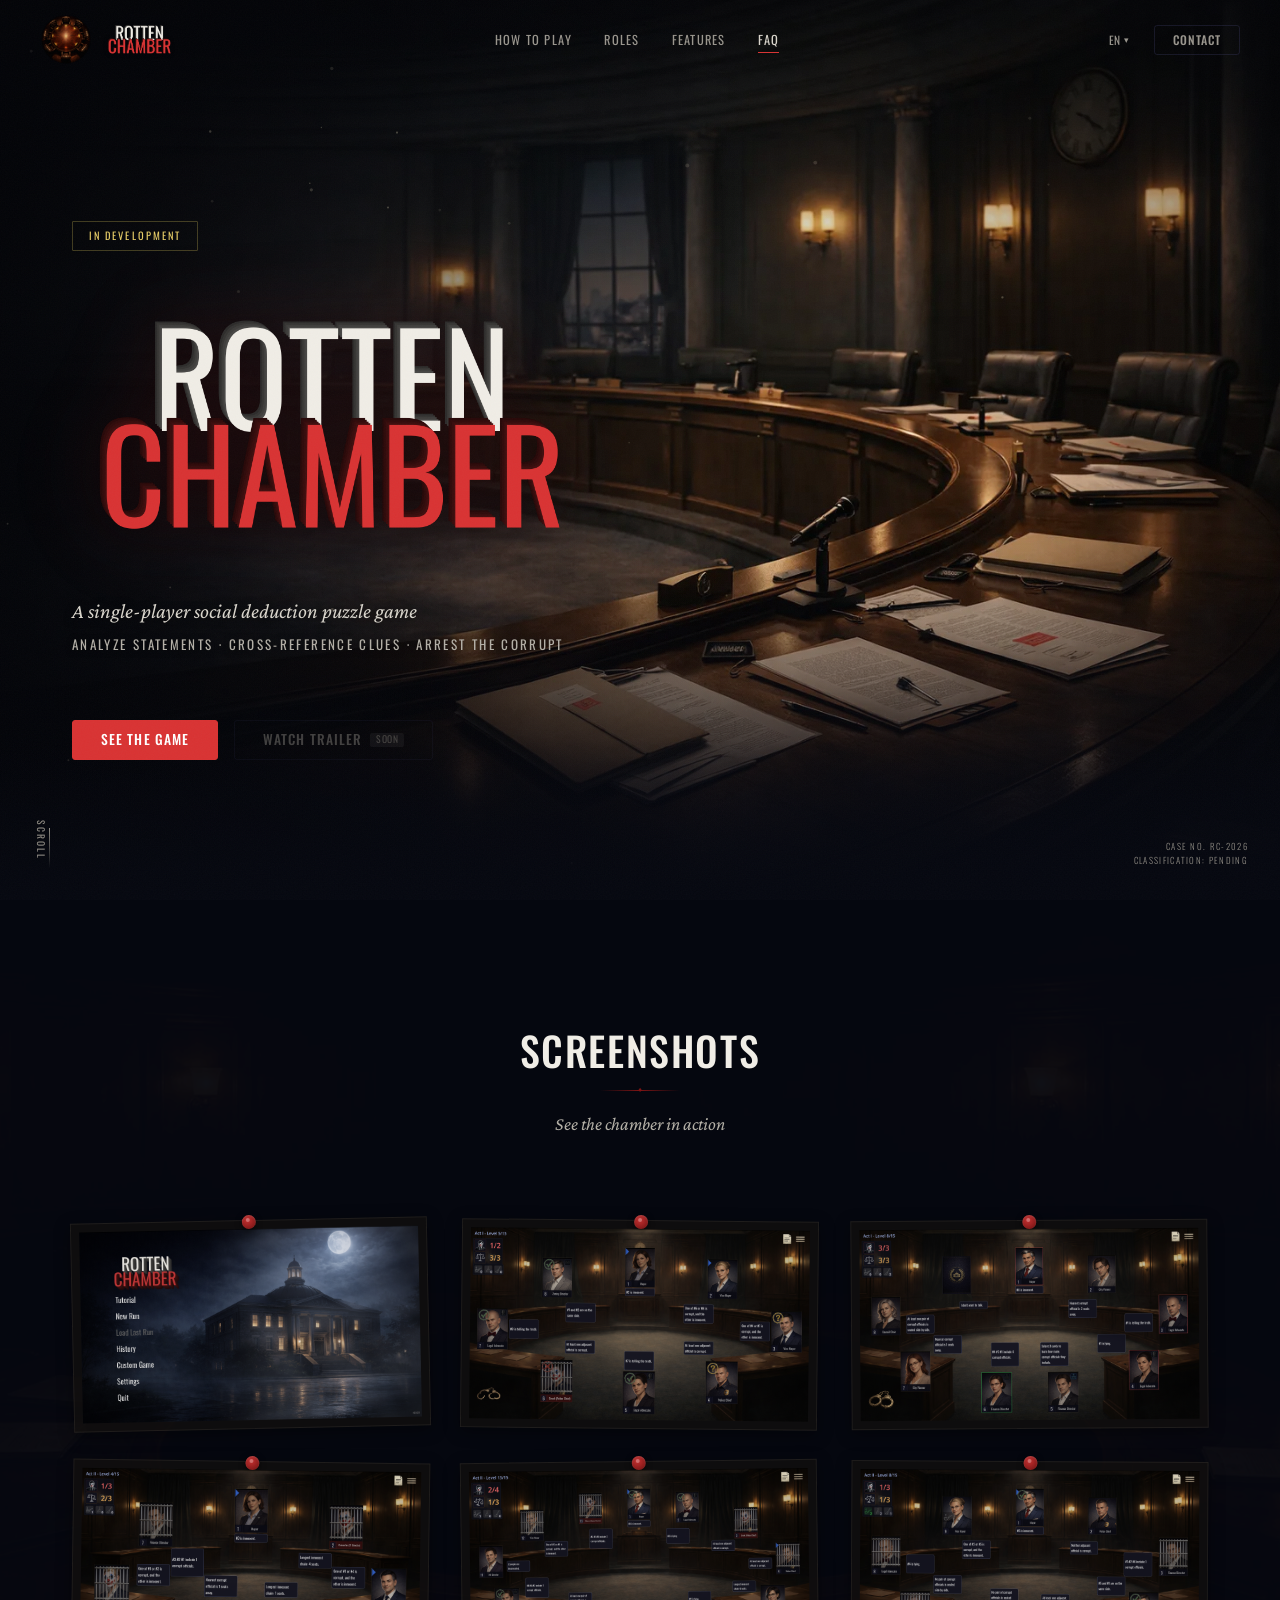
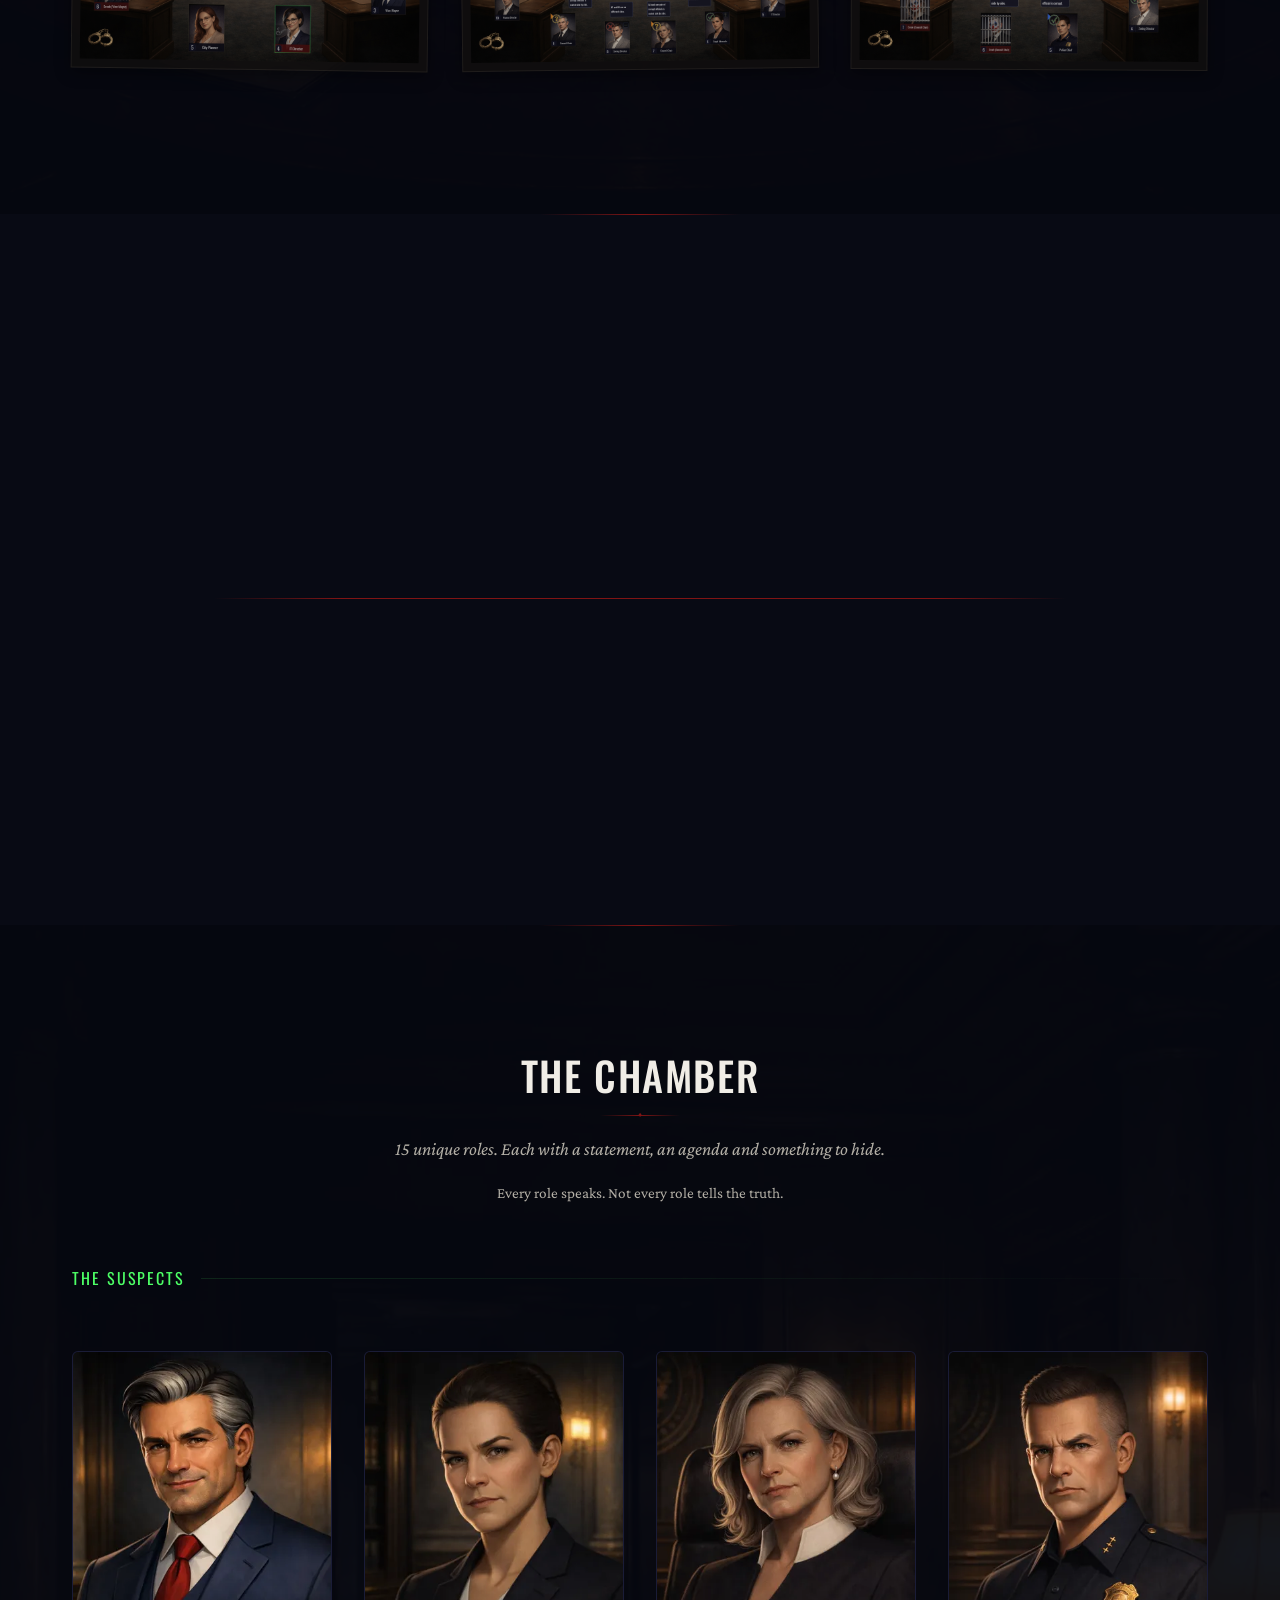
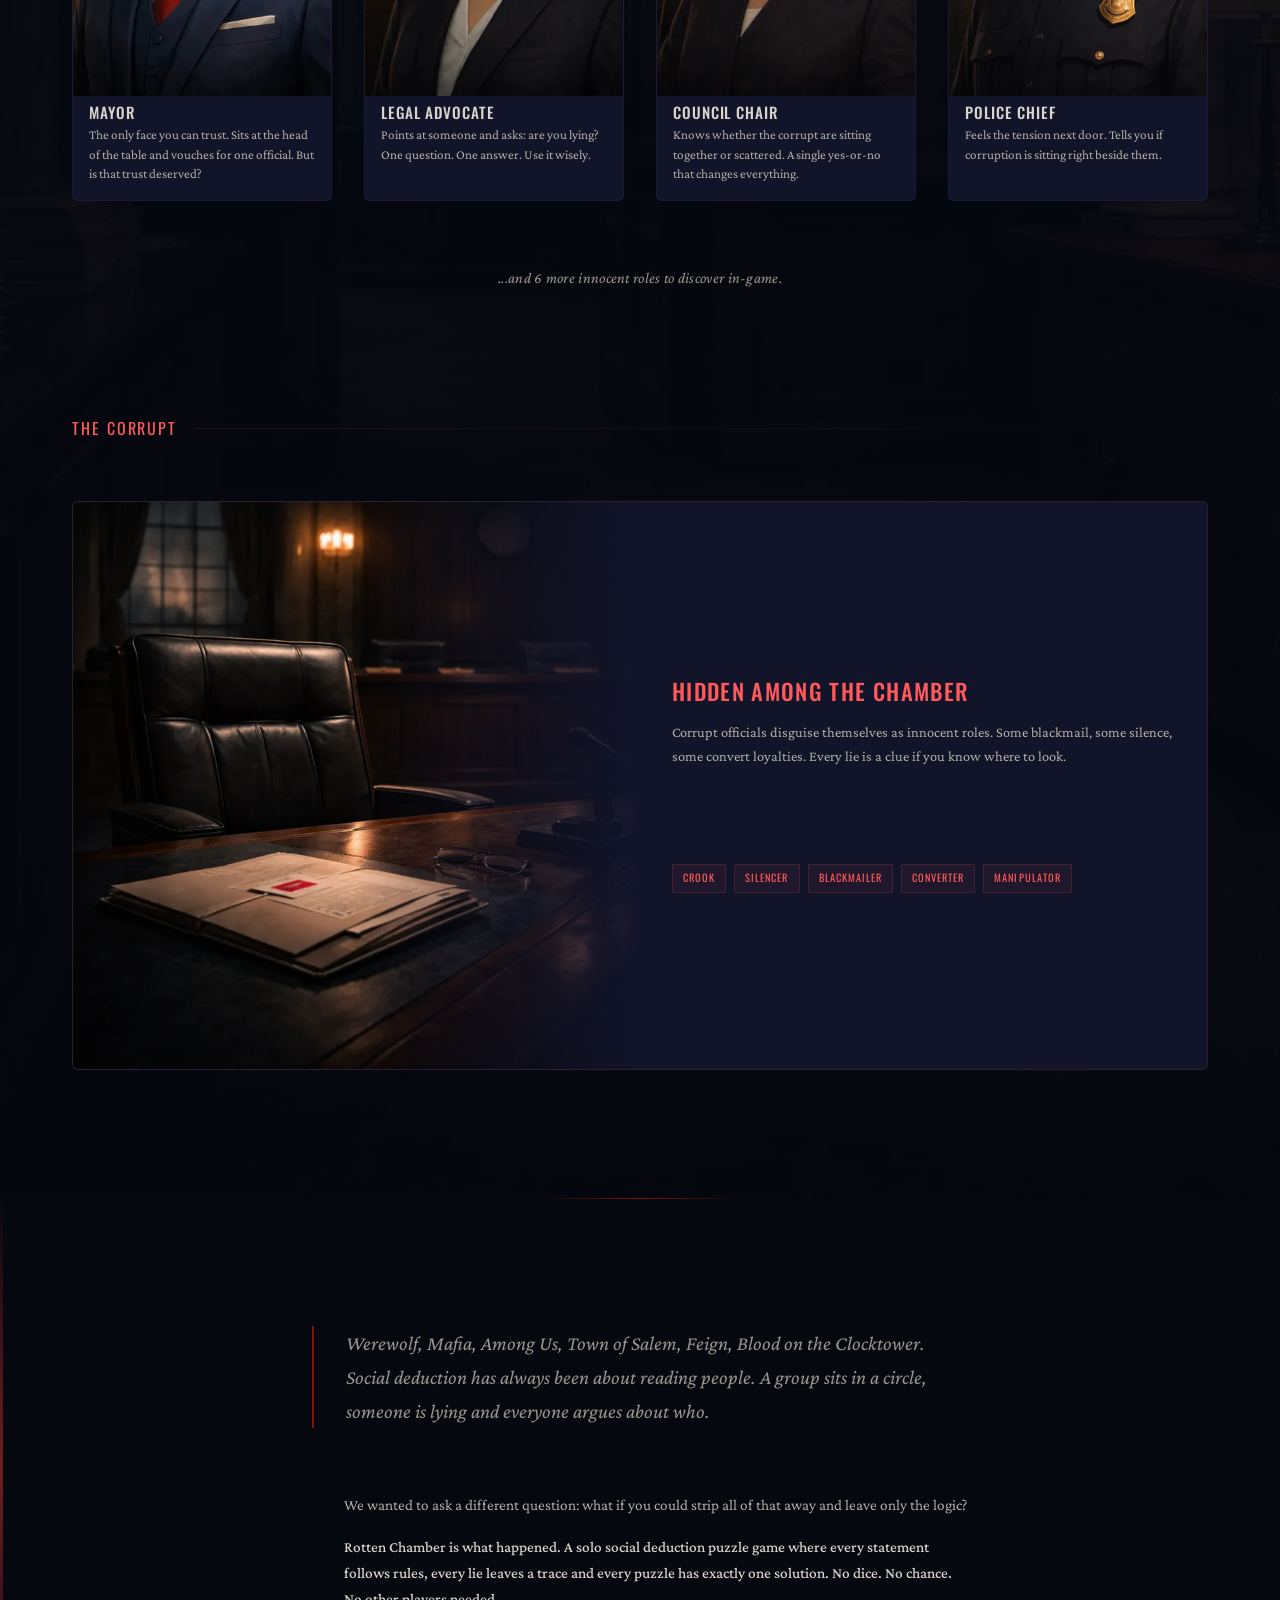
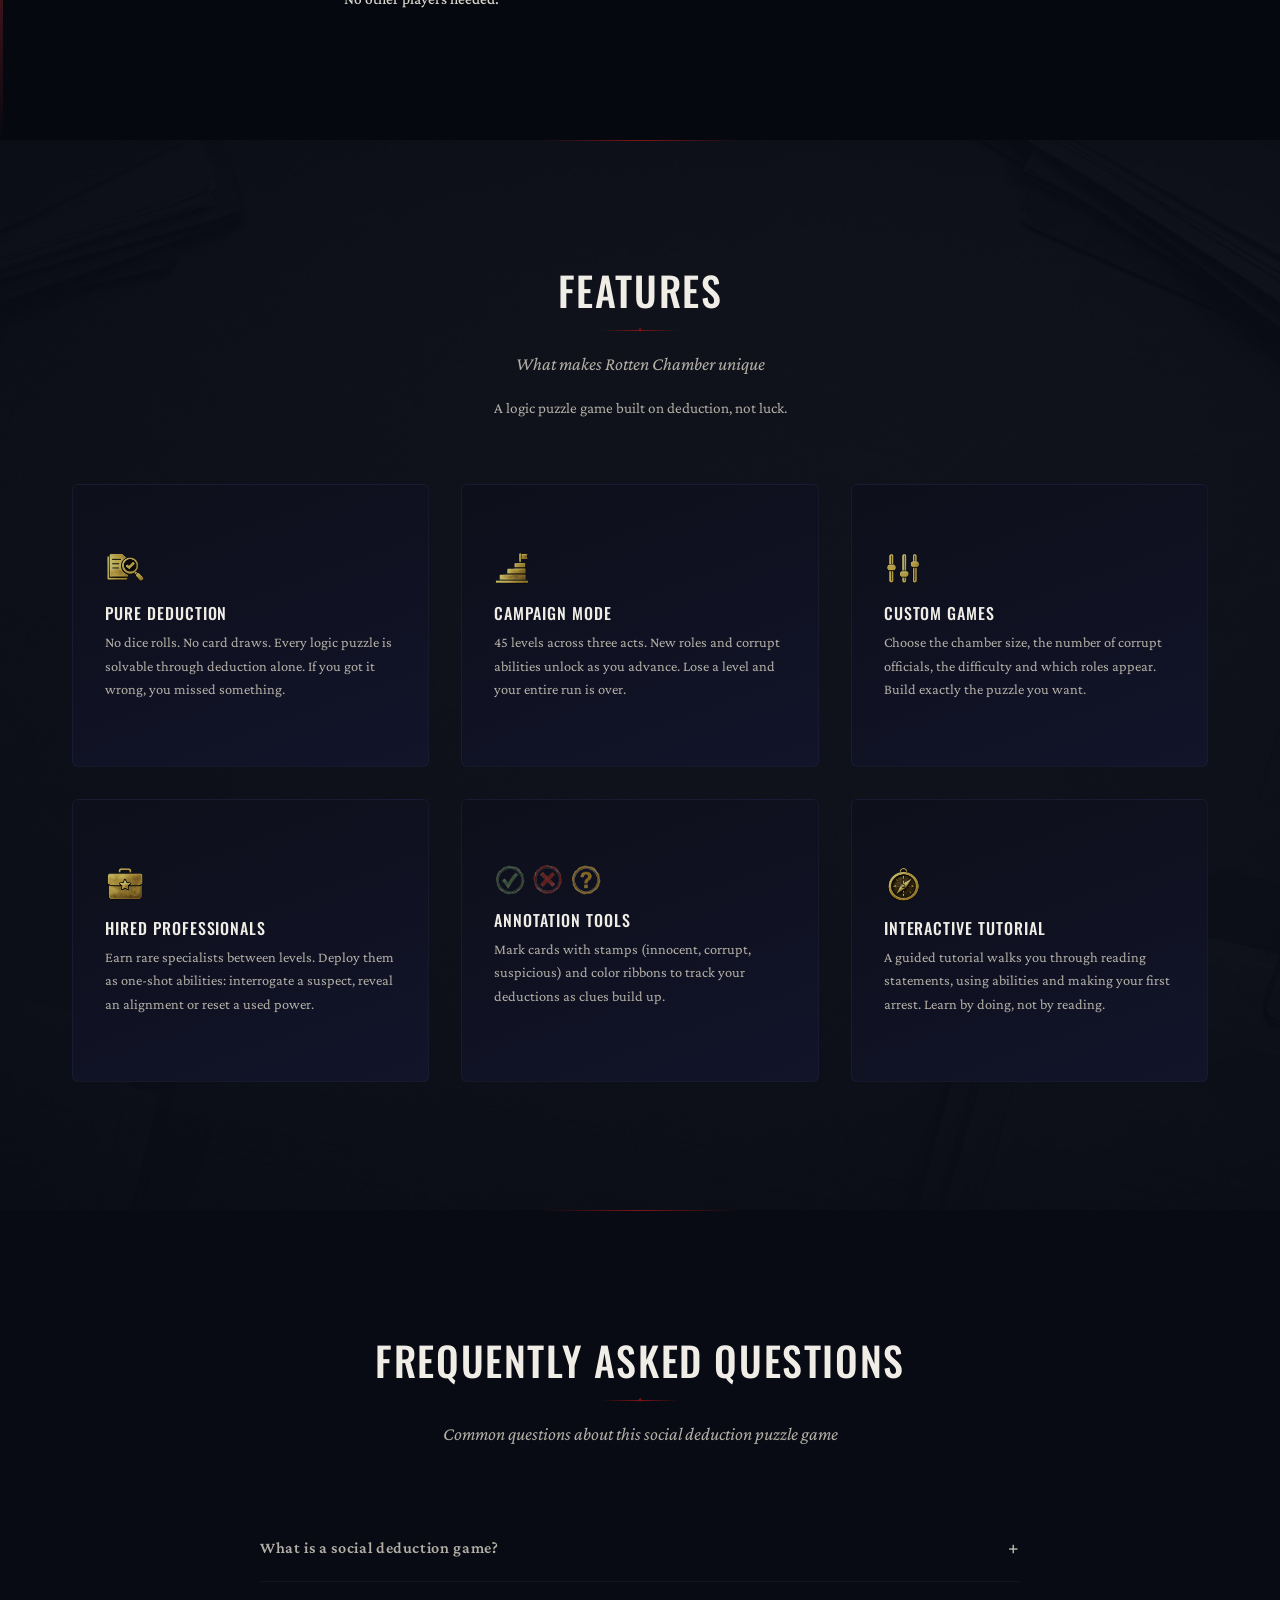
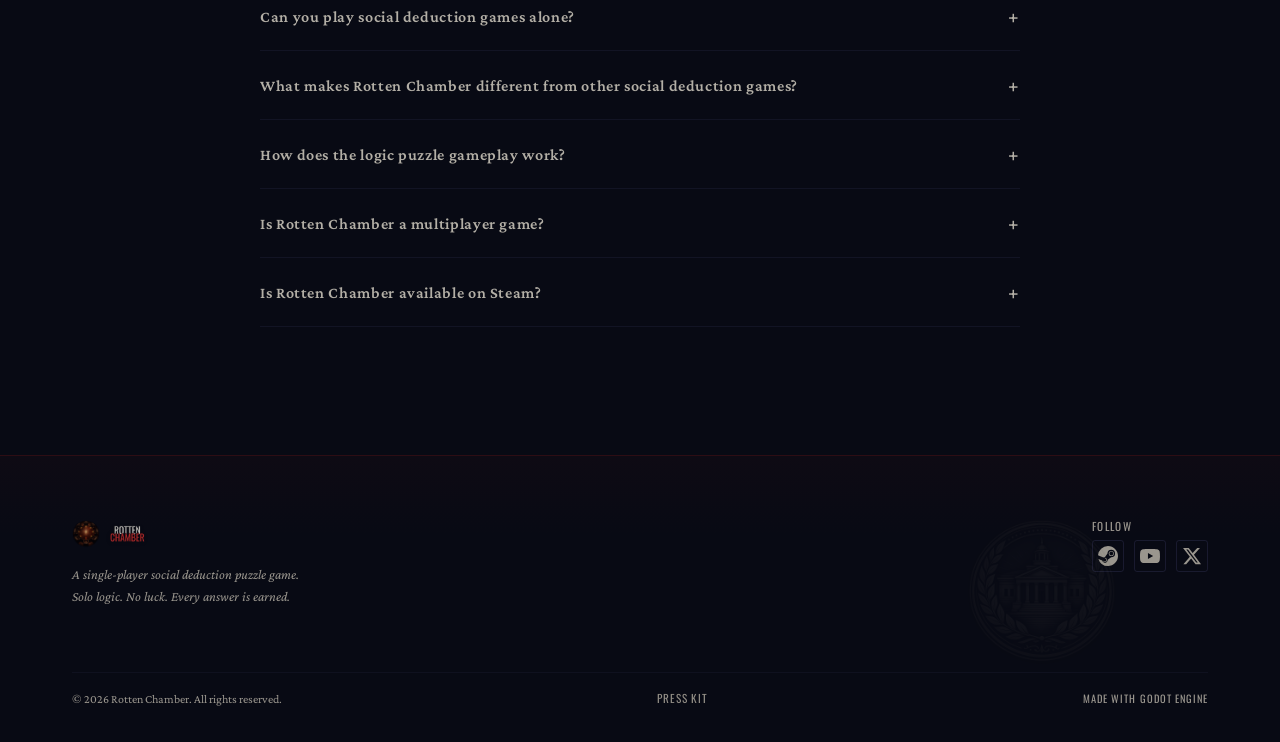
==== commit 7a2fe467: "SEO: add proper favicon variants and apple-touch-icon for Google search results Co-Authored-By: Clau" ====
--- a/index.html
+++ b/index.html
@@ -30,7 +30,10 @@
   <meta name="theme-color" content="#080A14">
 
   <!-- Favicon -->
-  <link rel="icon" type="image/png" href="assets/images/favicon.png">
+  <link rel="apple-touch-icon" sizes="180x180" href="/apple-touch-icon.png">
+  <link rel="icon" type="image/x-icon" href="/favicon.ico">
+  <link rel="icon" type="image/png" sizes="32x32" href="/favicon-32x32.png">
+  <link rel="icon" type="image/png" sizes="16x16" href="/favicon-16x16.png">
 
   <!-- Font preconnect -->
   <link rel="preconnect" href="https://fonts.googleapis.com">
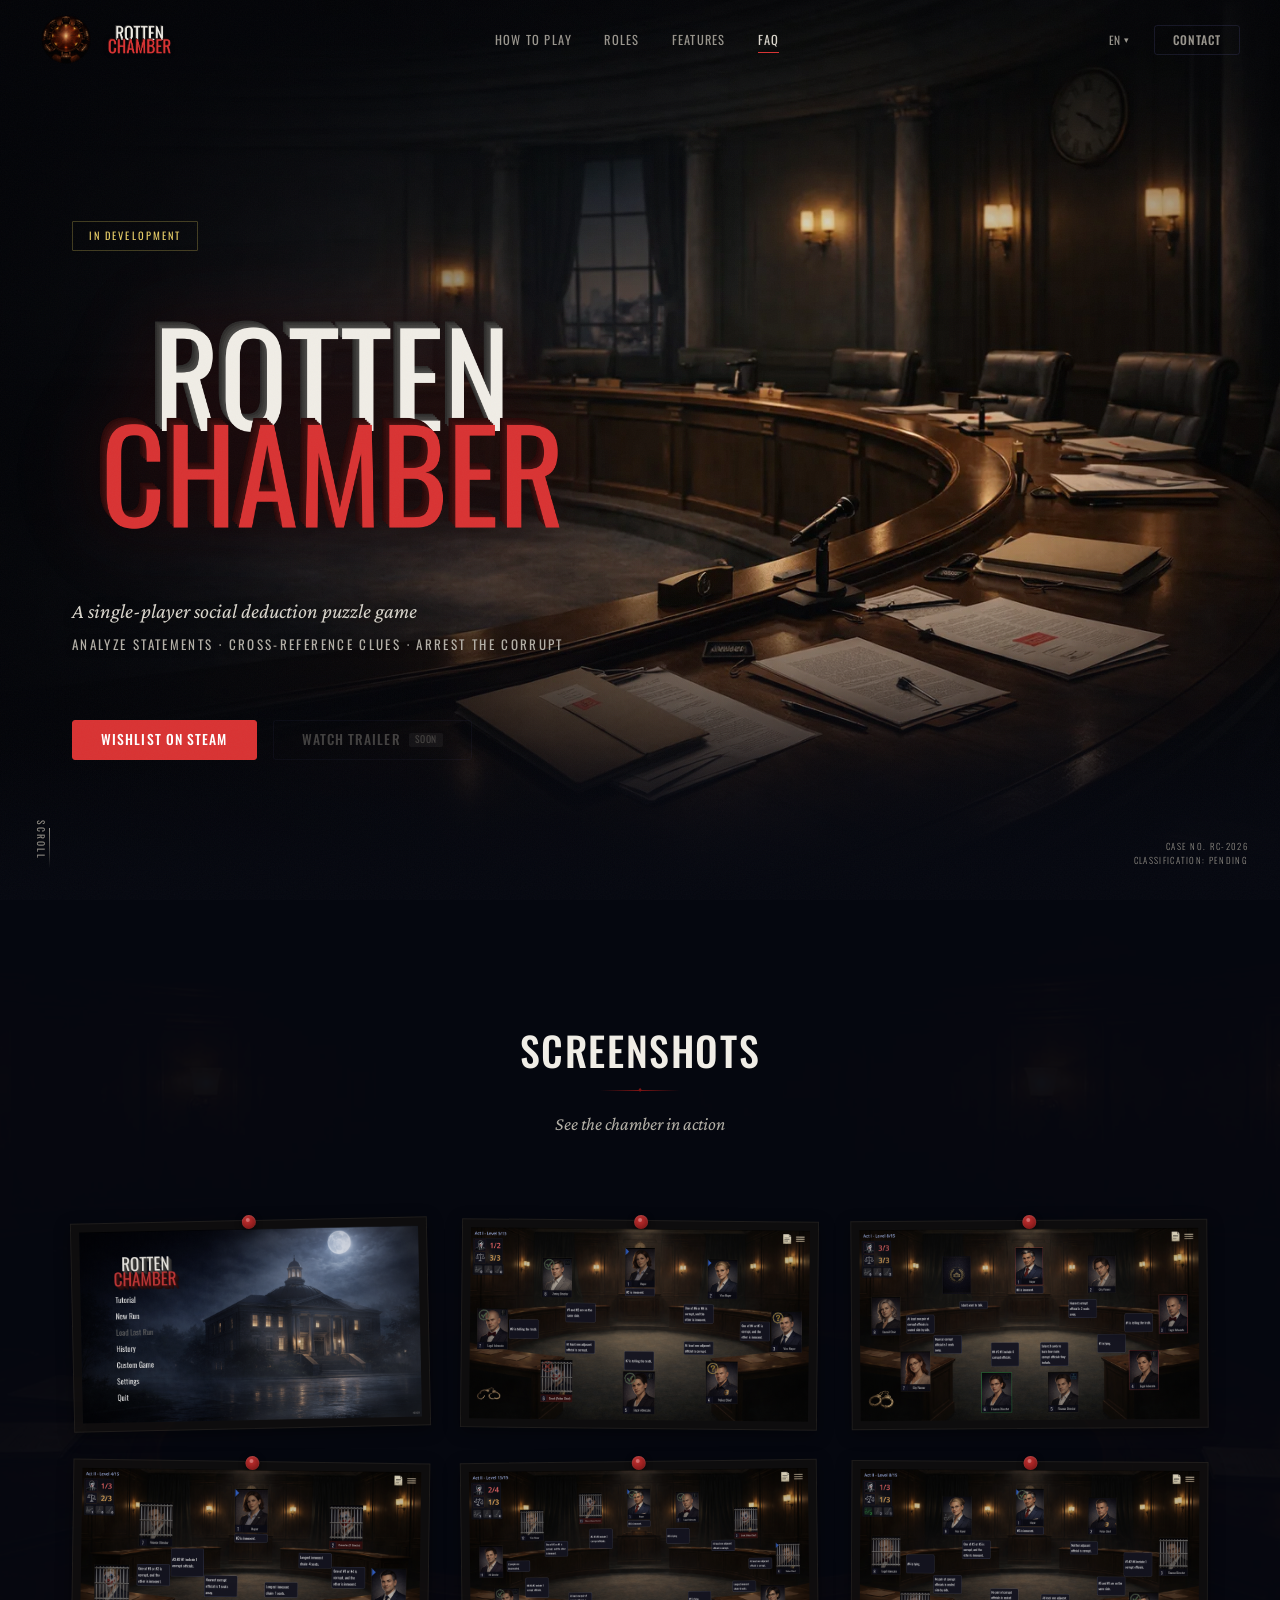
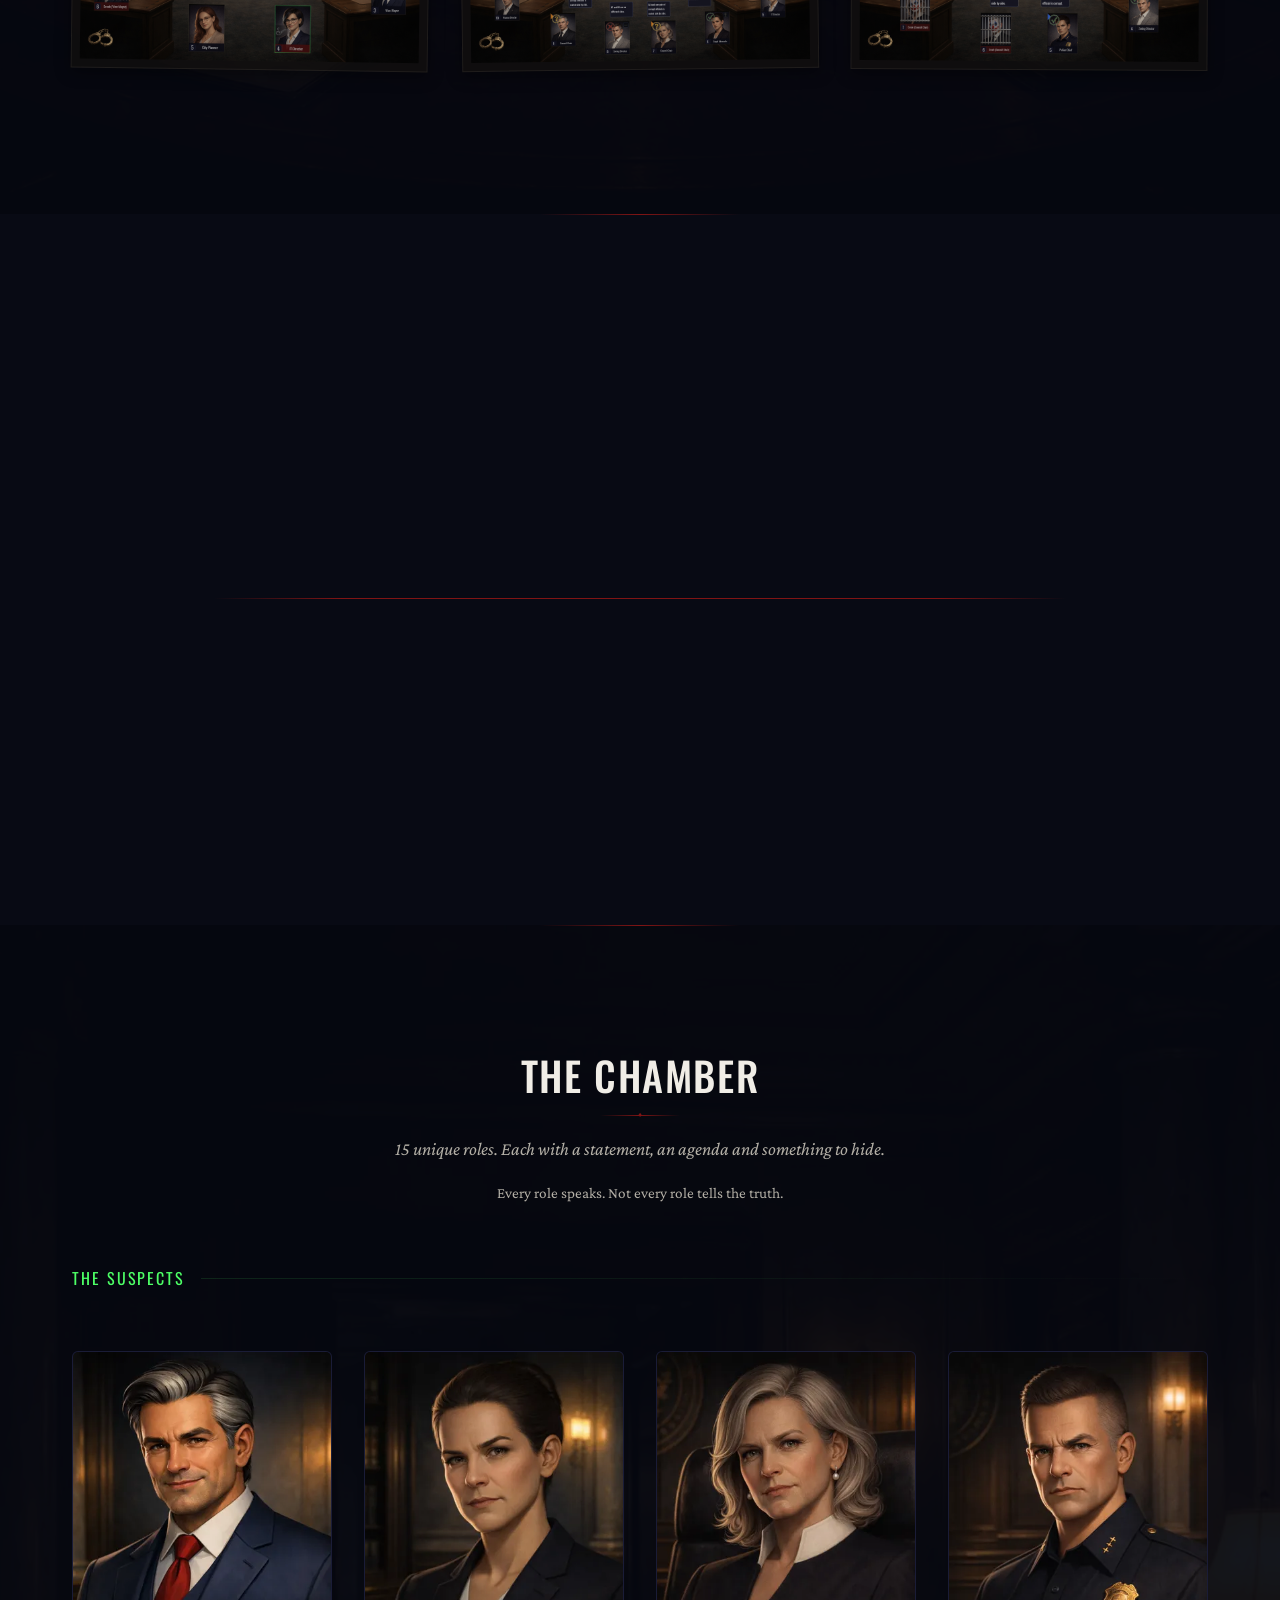
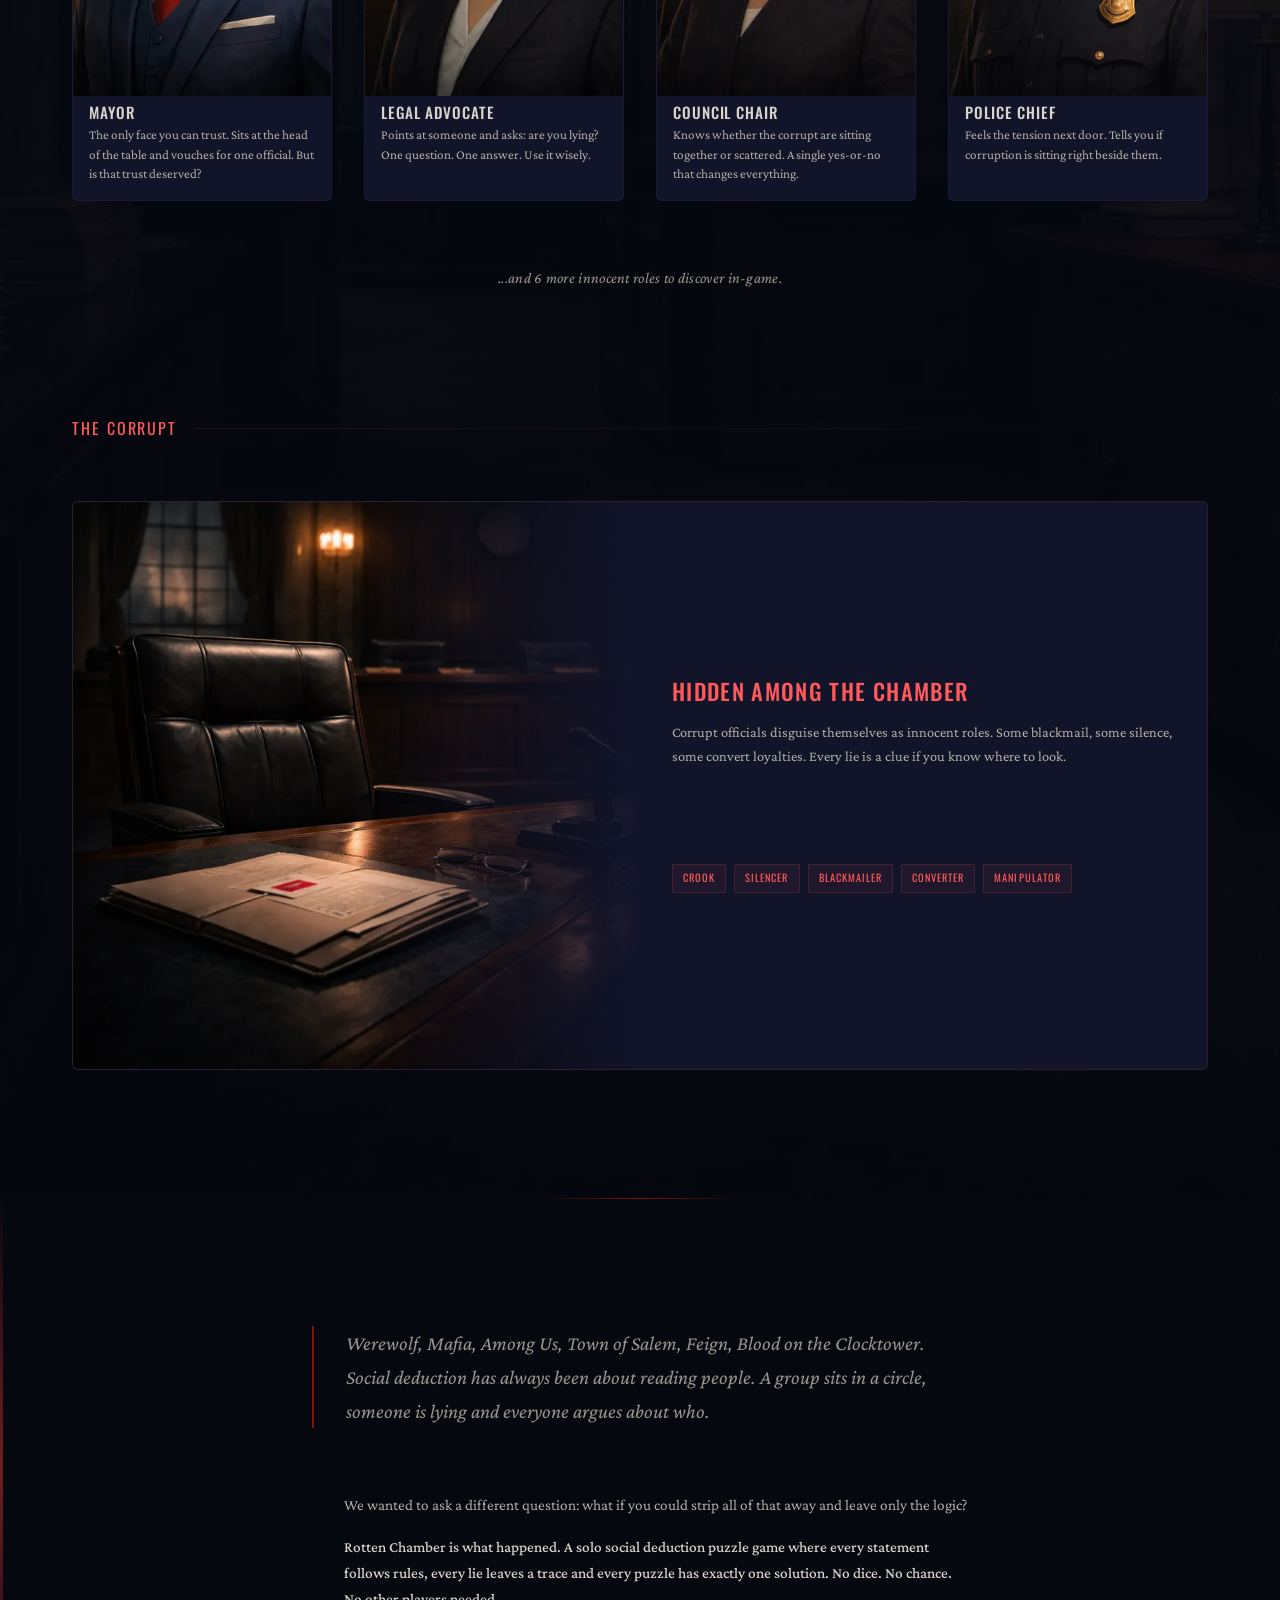
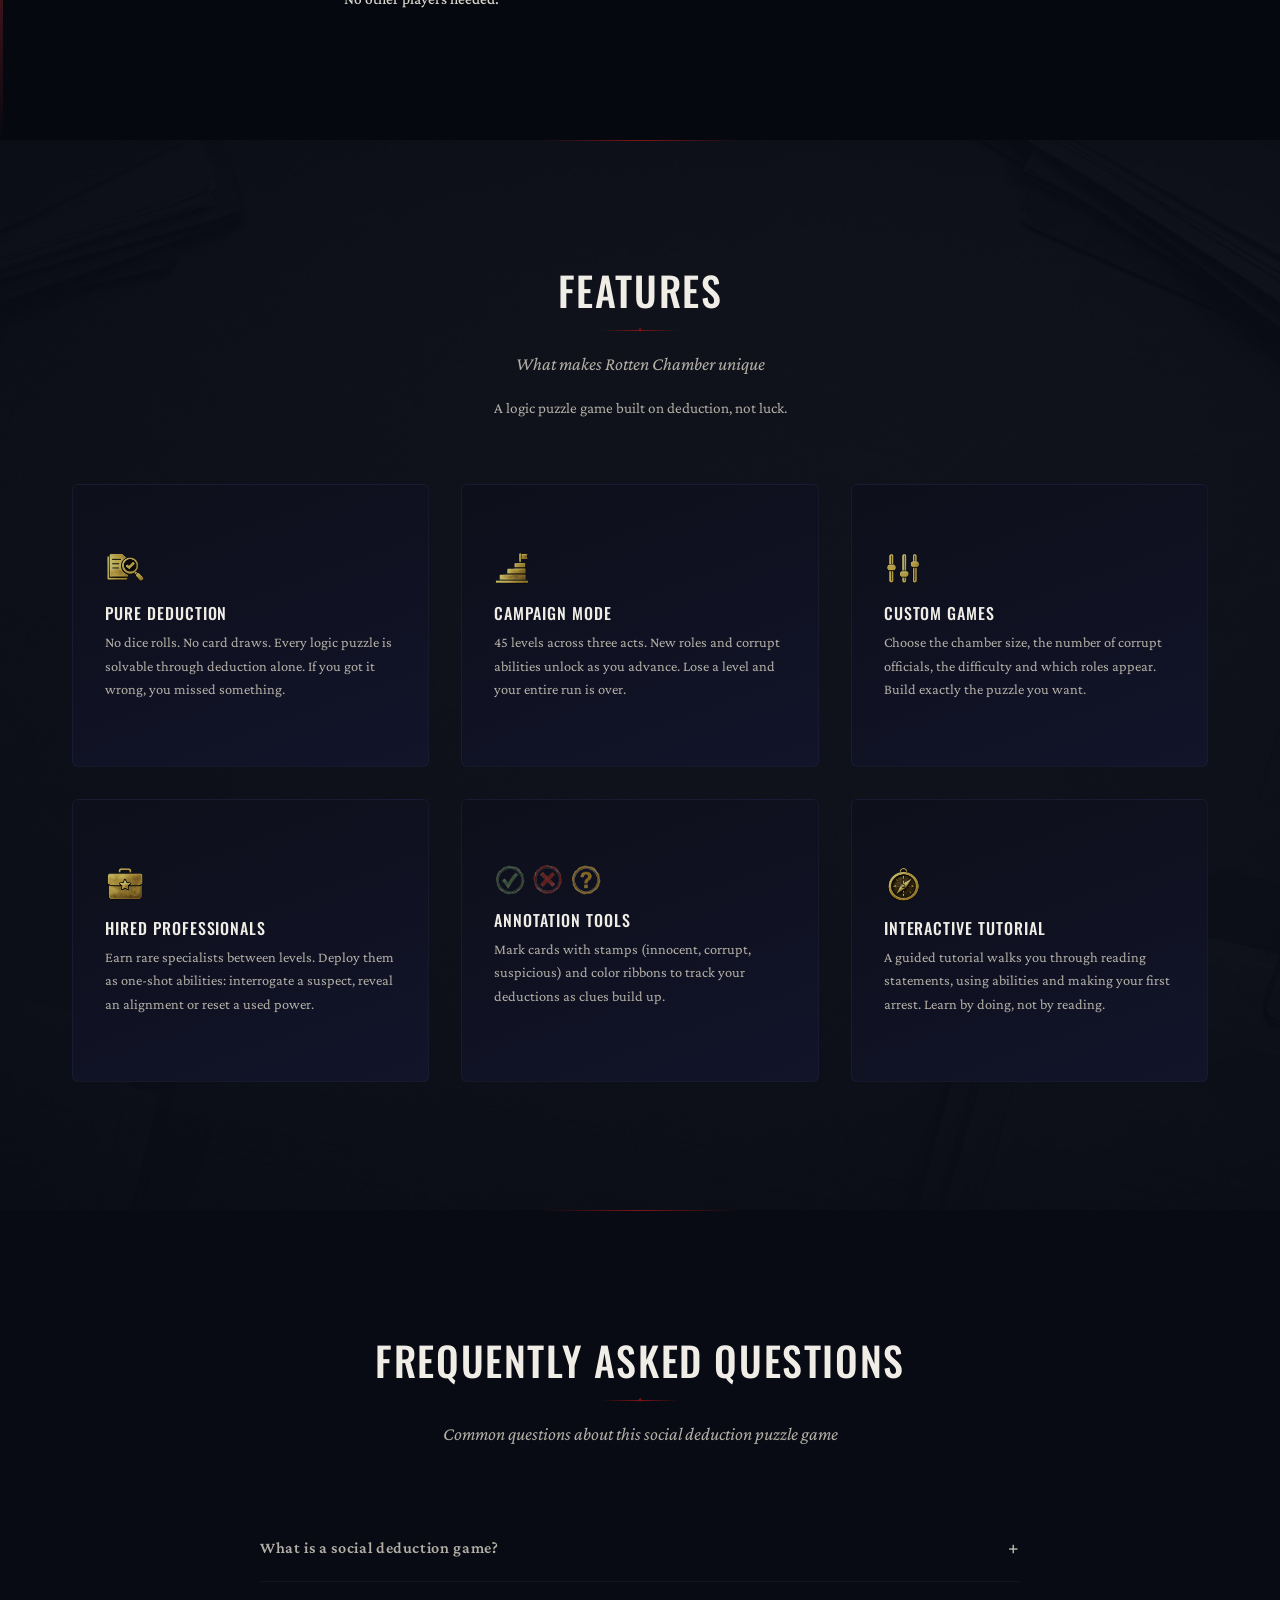
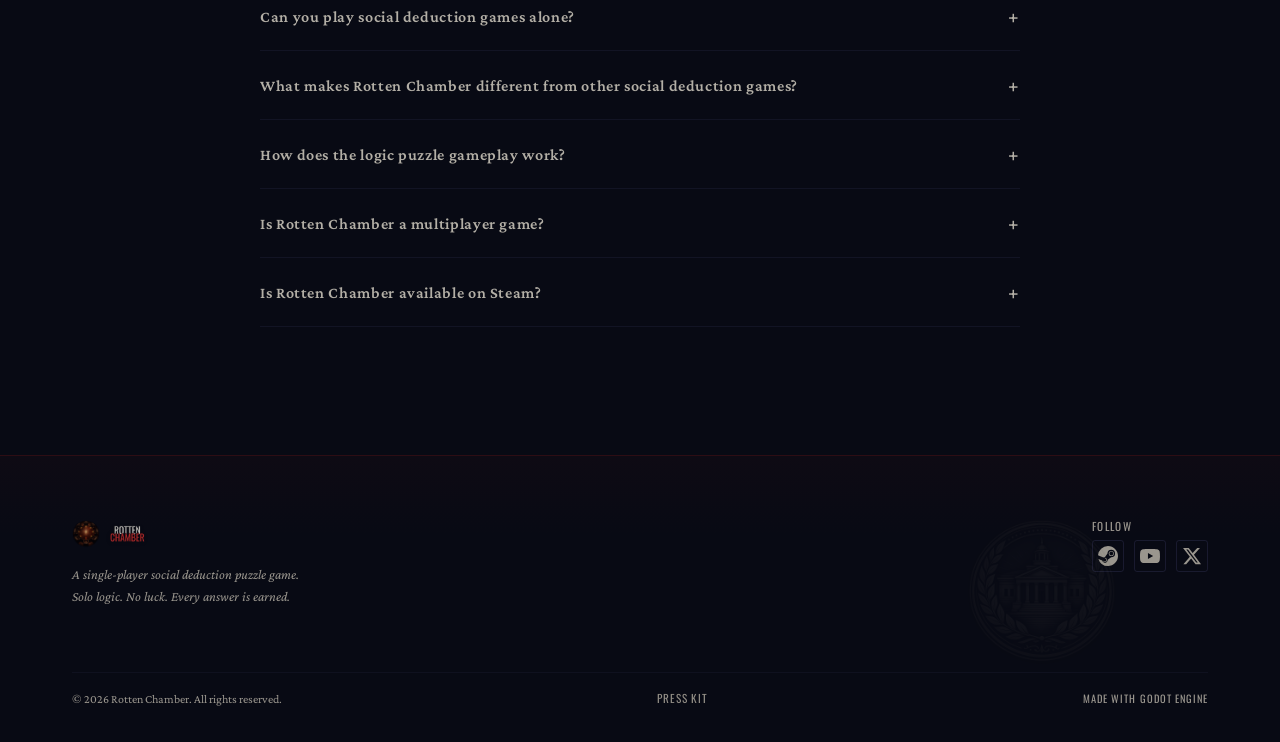
==== commit 064b8e10: "Steam launch: add wishlist button, update developer name to Cetin Games Steam store page is live. Up" ====
--- a/index.html
+++ b/index.html
@@ -62,7 +62,7 @@
     },
     "author": {
       "@type": "Organization",
-      "name": "Rotten Chamber"
+      "name": "Cetin Games"
     },
     "inLanguage": "en",
     "keywords": "social deduction, social deduction game, single player social deduction, solo social deduction, social deduction puzzle, logic puzzle game, deduction game"
@@ -211,7 +211,7 @@
       <p class="hero__tagline" data-i18n="hero.tagline">A single-player social deduction puzzle game</p>
       <p class="hero__subtitle" data-i18n="hero.subtitle">Analyze statements &middot; Cross-reference clues &middot; Arrest the corrupt</p>
       <div class="hero__actions">
-        <a href="#screenshots" class="btn btn--primary" data-i18n="hero.cta_game">See the Game</a>
+        <a href="https://store.steampowered.com/app/4559620/Rotten_Chamber/" target="_blank" rel="noopener" class="btn btn--primary" data-i18n="hero.cta_game">Wishlist on Steam</a>
         <a href="#" class="btn btn--secondary btn--disabled" data-i18n="hero.cta_trailer">
           Watch Trailer
           <span class="btn__badge" data-i18n="hero.coming_soon">Soon</span>
@@ -519,7 +519,7 @@
 
         <details class="faq-item reveal reveal-delay-3">
           <summary class="faq-item__question" data-i18n="faq.q6.question">Is Rotten Chamber available on Steam?</summary>
-          <p class="faq-item__answer" data-i18n="faq.q6.answer">Rotten Chamber is currently in development. The Steam page will be available soon. Add it to your wishlist to get notified when the social deduction puzzle game launches.</p>
+          <p class="faq-item__answer" data-i18n="faq.q6.answer">Yes. Rotten Chamber has a <a href="https://store.steampowered.com/app/4559620/Rotten_Chamber/" target="_blank" rel="noopener">Steam store page</a>. Add it to your wishlist to get notified when the social deduction puzzle game launches.</p>
         </details>
 
       </div>
@@ -544,9 +544,8 @@
         <div class="footer__section">
           <h4 data-i18n="footer.social_title">Follow</h4>
           <div class="footer__social">
-            <a href="#" class="footer__social-link footer__social-link--soon" aria-label="Steam">
+            <a href="https://store.steampowered.com/app/4559620/Rotten_Chamber/" target="_blank" rel="noopener" class="footer__social-link" aria-label="Steam">
               <svg viewBox="0 0 16 16" fill="currentColor" width="20" height="20"><path d="M.329 10.333A8.01 8.01 0 0 0 7.99 16C12.414 16 16 12.418 16 8s-3.586-8-8.009-8A8.006 8.006 0 0 0 0 7.468l.003.006 4.304 1.769A2.2 2.2 0 0 1 5.62 8.88l1.96-2.844-.001-.04a3.046 3.046 0 0 1 3.042-3.043 3.046 3.046 0 0 1 3.042 3.043 3.047 3.047 0 0 1-3.111 3.044l-2.804 2a2.223 2.223 0 0 1-3.075 2.11 2.22 2.22 0 0 1-1.312-1.568L.33 10.333Z"/><path d="M4.868 12.683a1.715 1.715 0 0 0 1.318-3.165 1.7 1.7 0 0 0-1.263-.02l1.023.424a1.261 1.261 0 1 1-.97 2.33l-.99-.41a1.7 1.7 0 0 0 .882.84Zm3.726-6.687a2.03 2.03 0 0 0 2.027 2.029 2.03 2.03 0 0 0 2.027-2.029 2.03 2.03 0 0 0-2.027-2.027 2.03 2.03 0 0 0-2.027 2.027m2.03-1.527a1.524 1.524 0 1 1-.002 3.048 1.524 1.524 0 0 1 .002-3.048"/></svg>
-              <span class="footer__social-tooltip">Coming Soon</span>
             </a>
             <a href="#" class="footer__social-link footer__social-link--soon" aria-label="YouTube">
               <svg viewBox="0 0 24 24" fill="currentColor" width="20" height="20"><path d="M23.498 6.186a3.016 3.016 0 0 0-2.122-2.136C19.505 3.545 12 3.545 12 3.545s-7.505 0-9.377.505A3.017 3.017 0 0 0 .502 6.186C0 8.07 0 12 0 12s0 3.93.502 5.814a3.016 3.016 0 0 0 2.122 2.136c1.871.505 9.376.505 9.376.505s7.505 0 9.377-.505a3.015 3.015 0 0 0 2.122-2.136C24 15.93 24 12 24 12s0-3.93-.502-5.814zM9.545 15.568V8.432L15.818 12l-6.273 3.568z"/></svg>
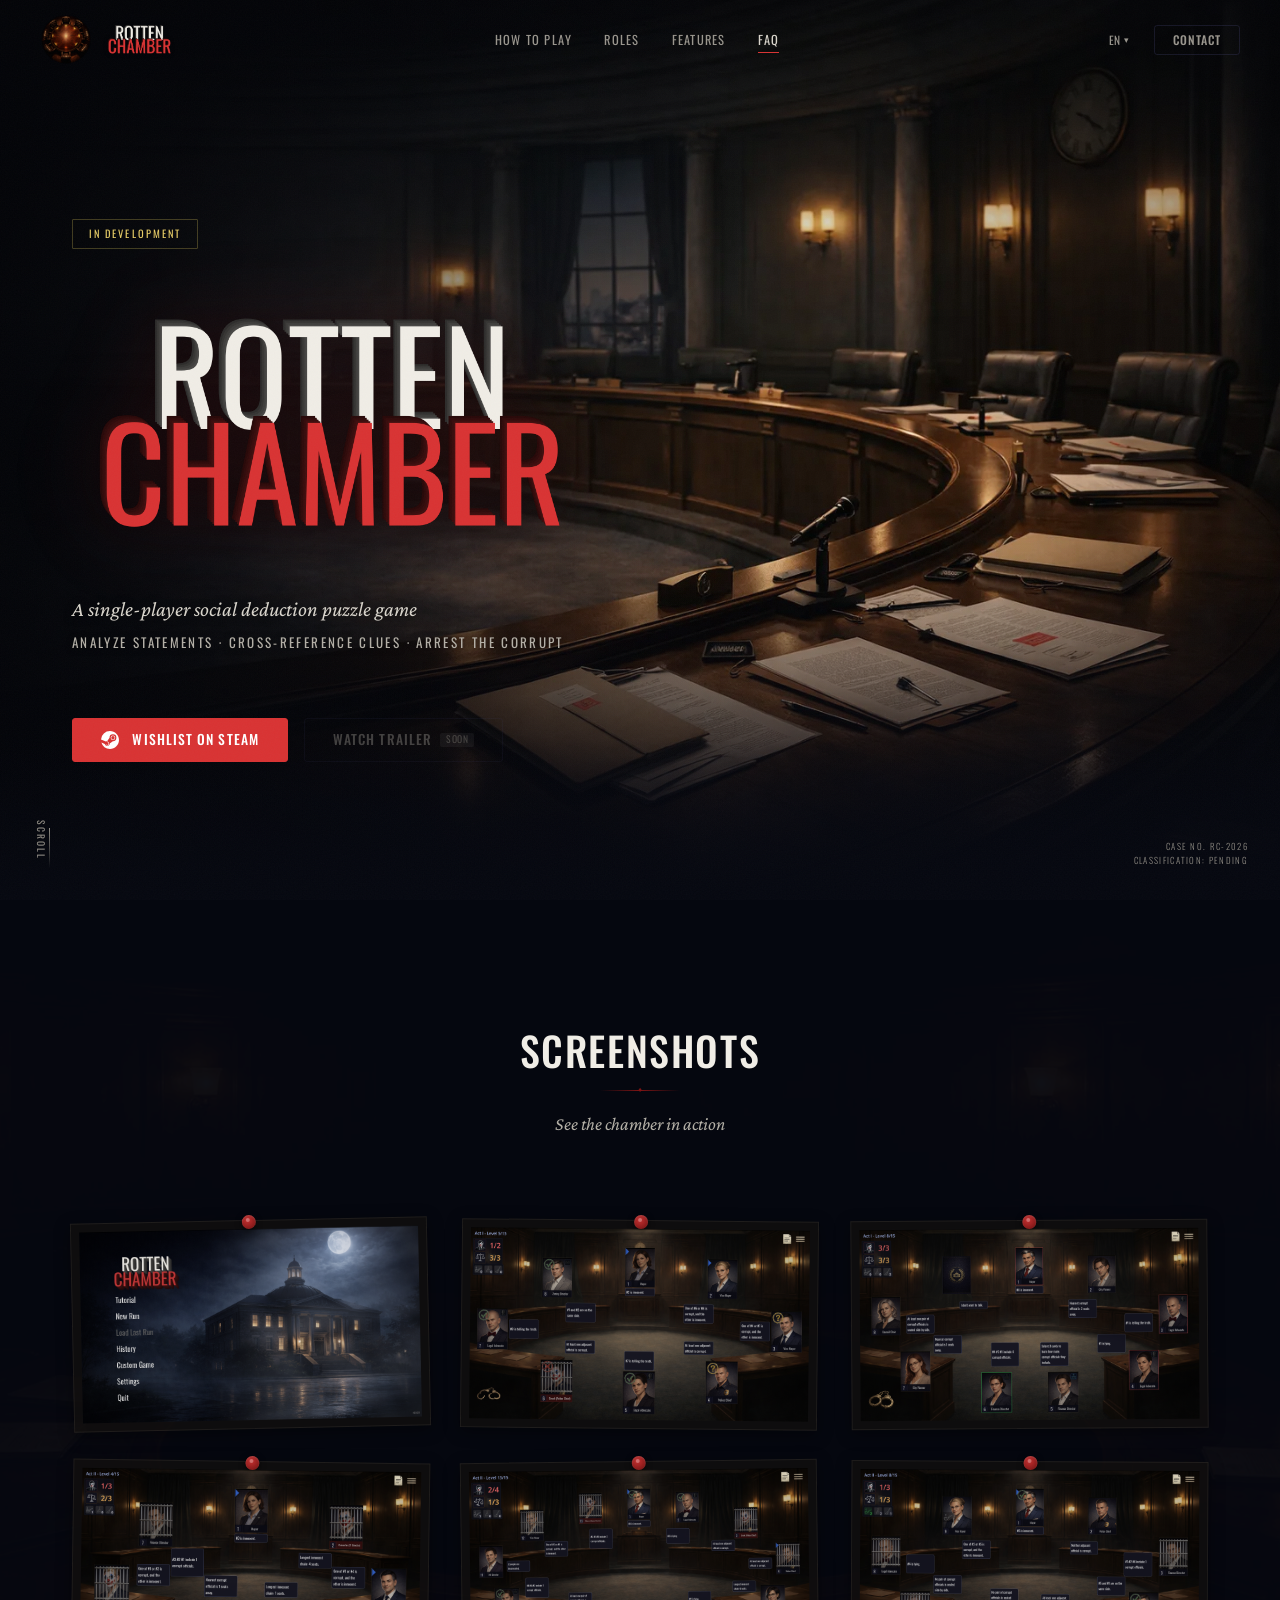
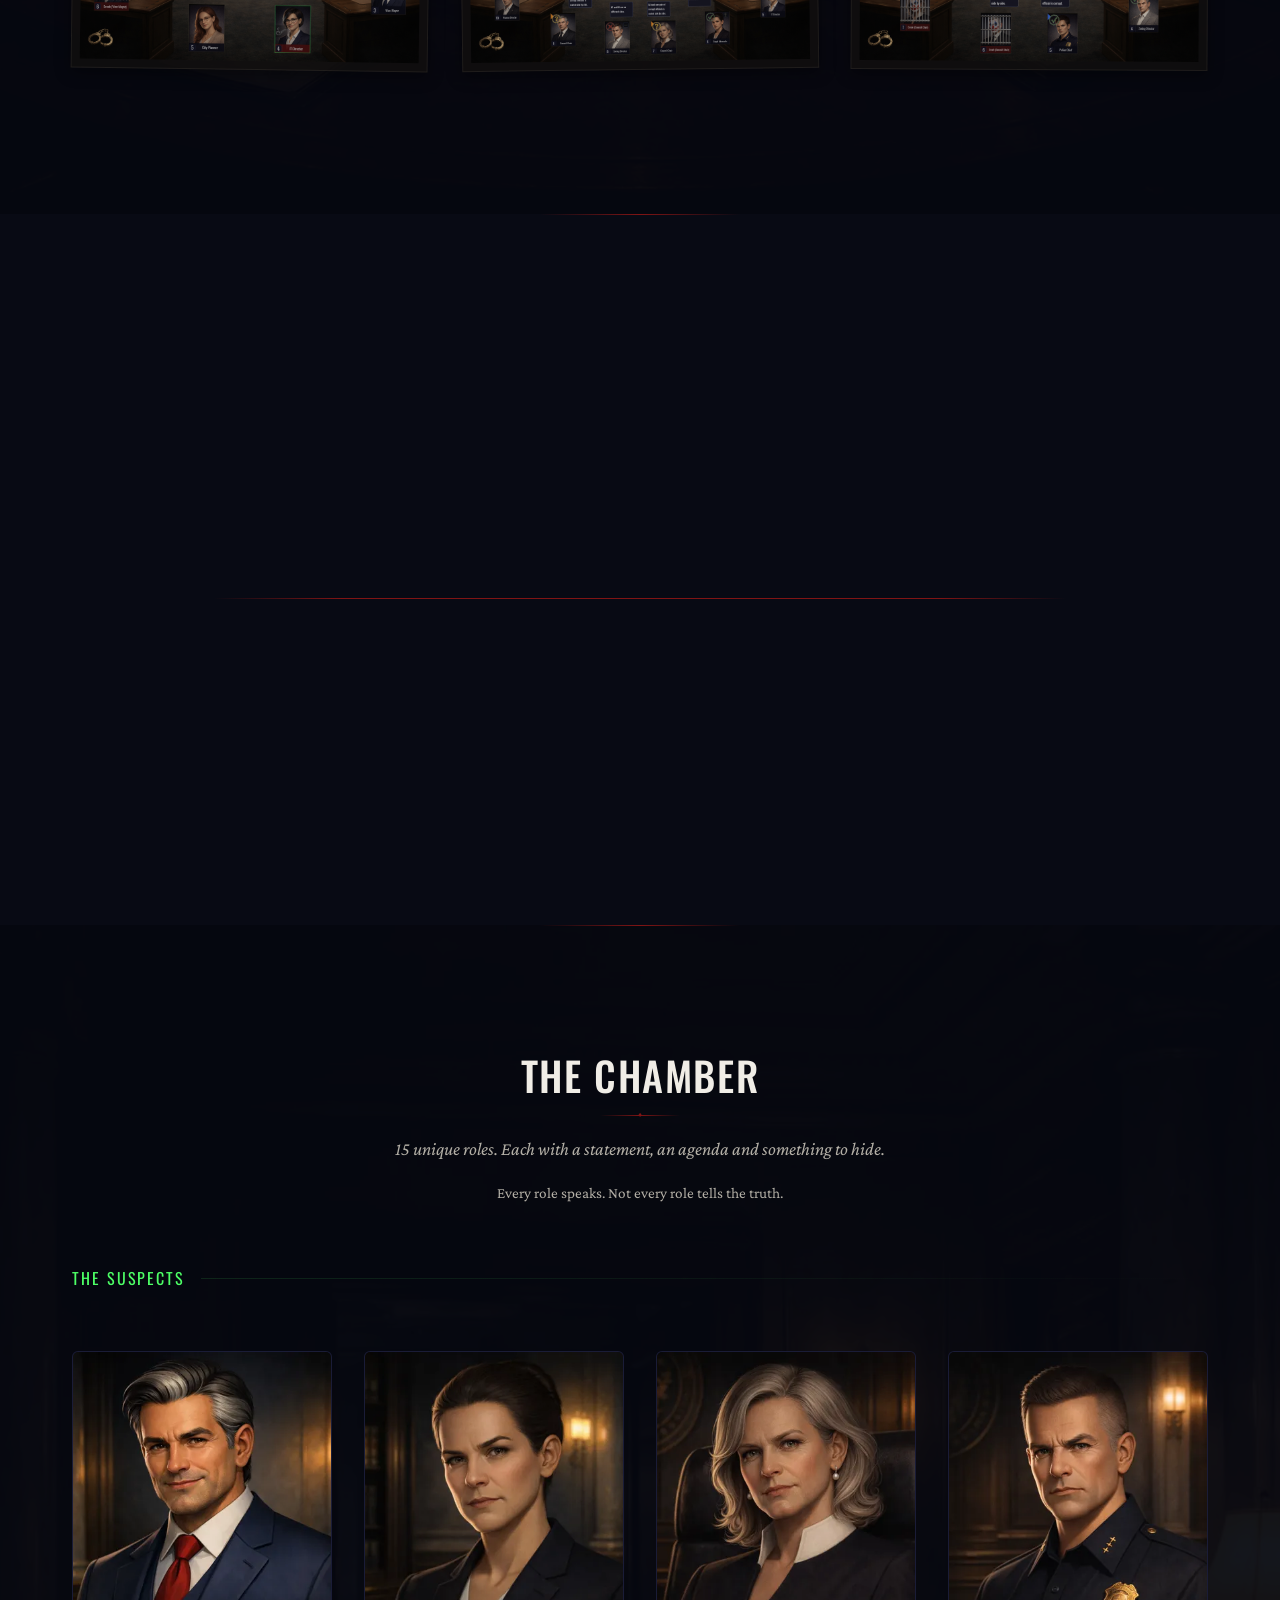
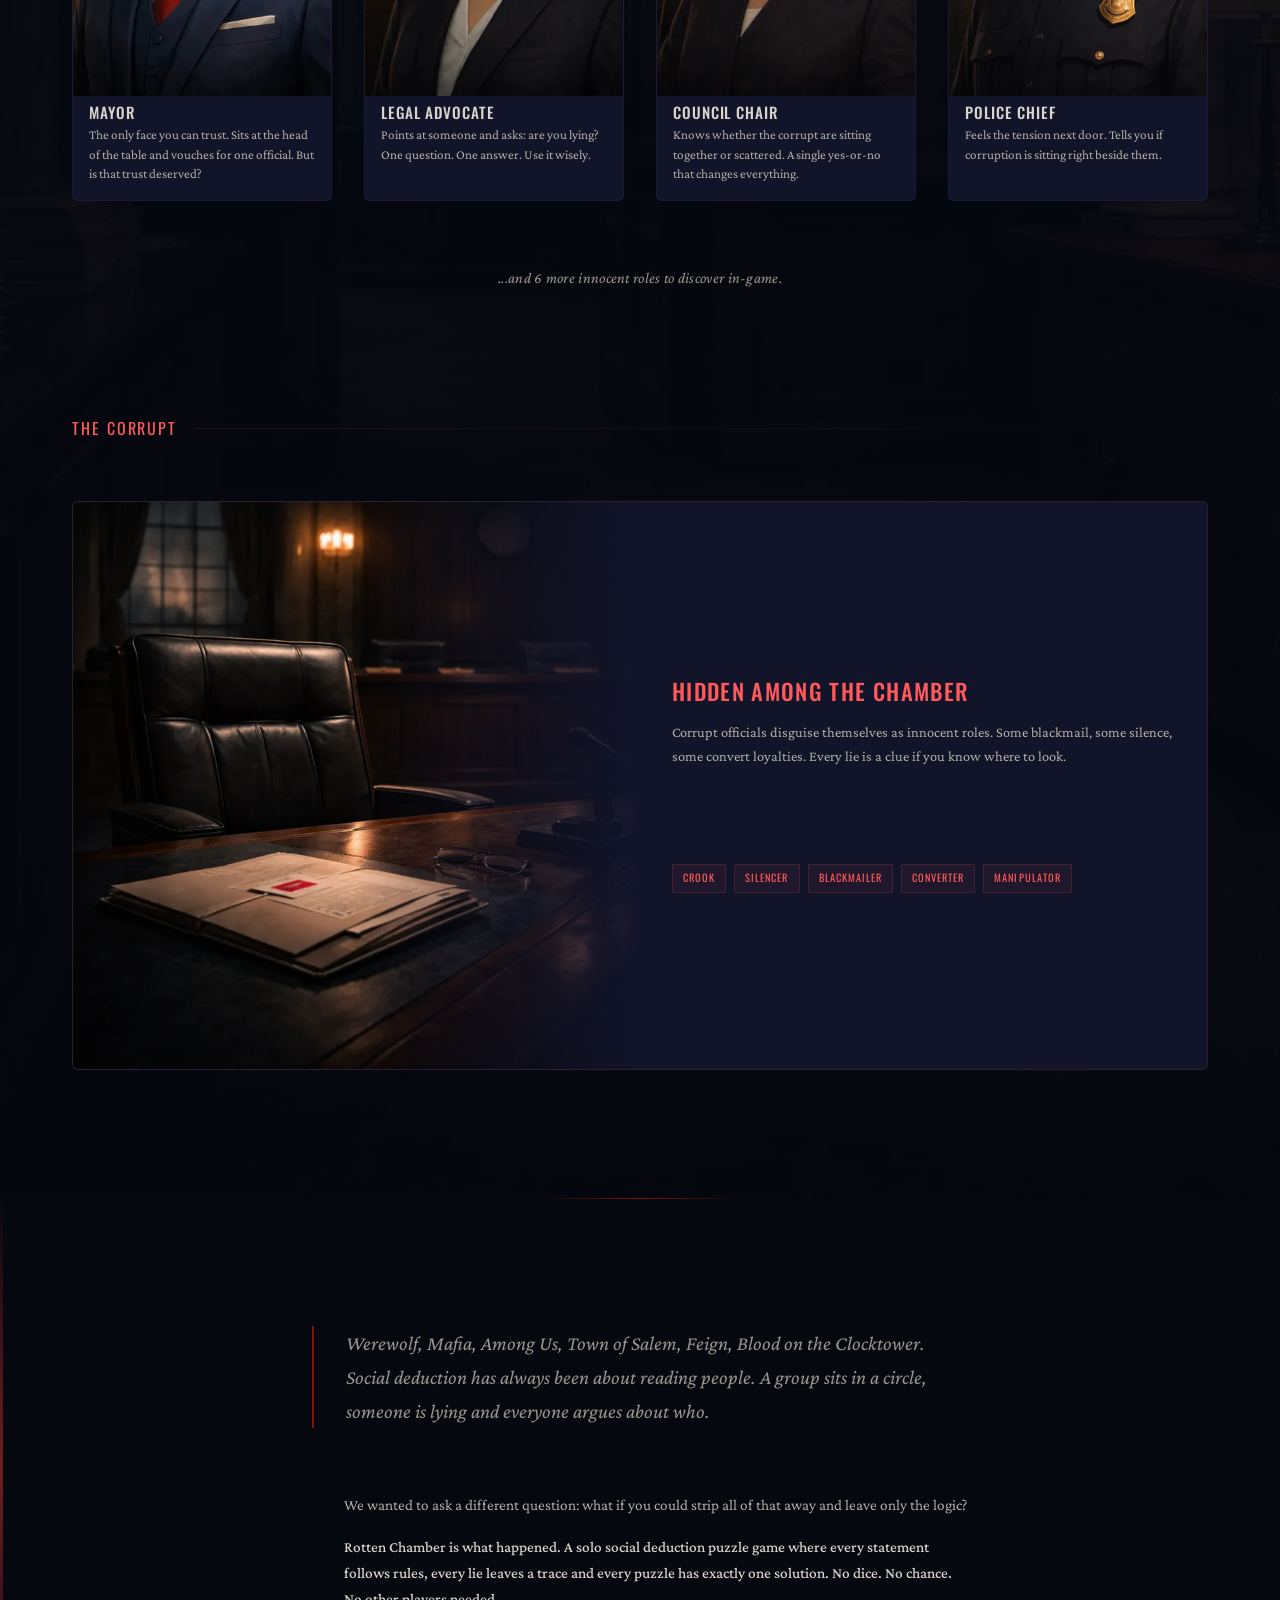
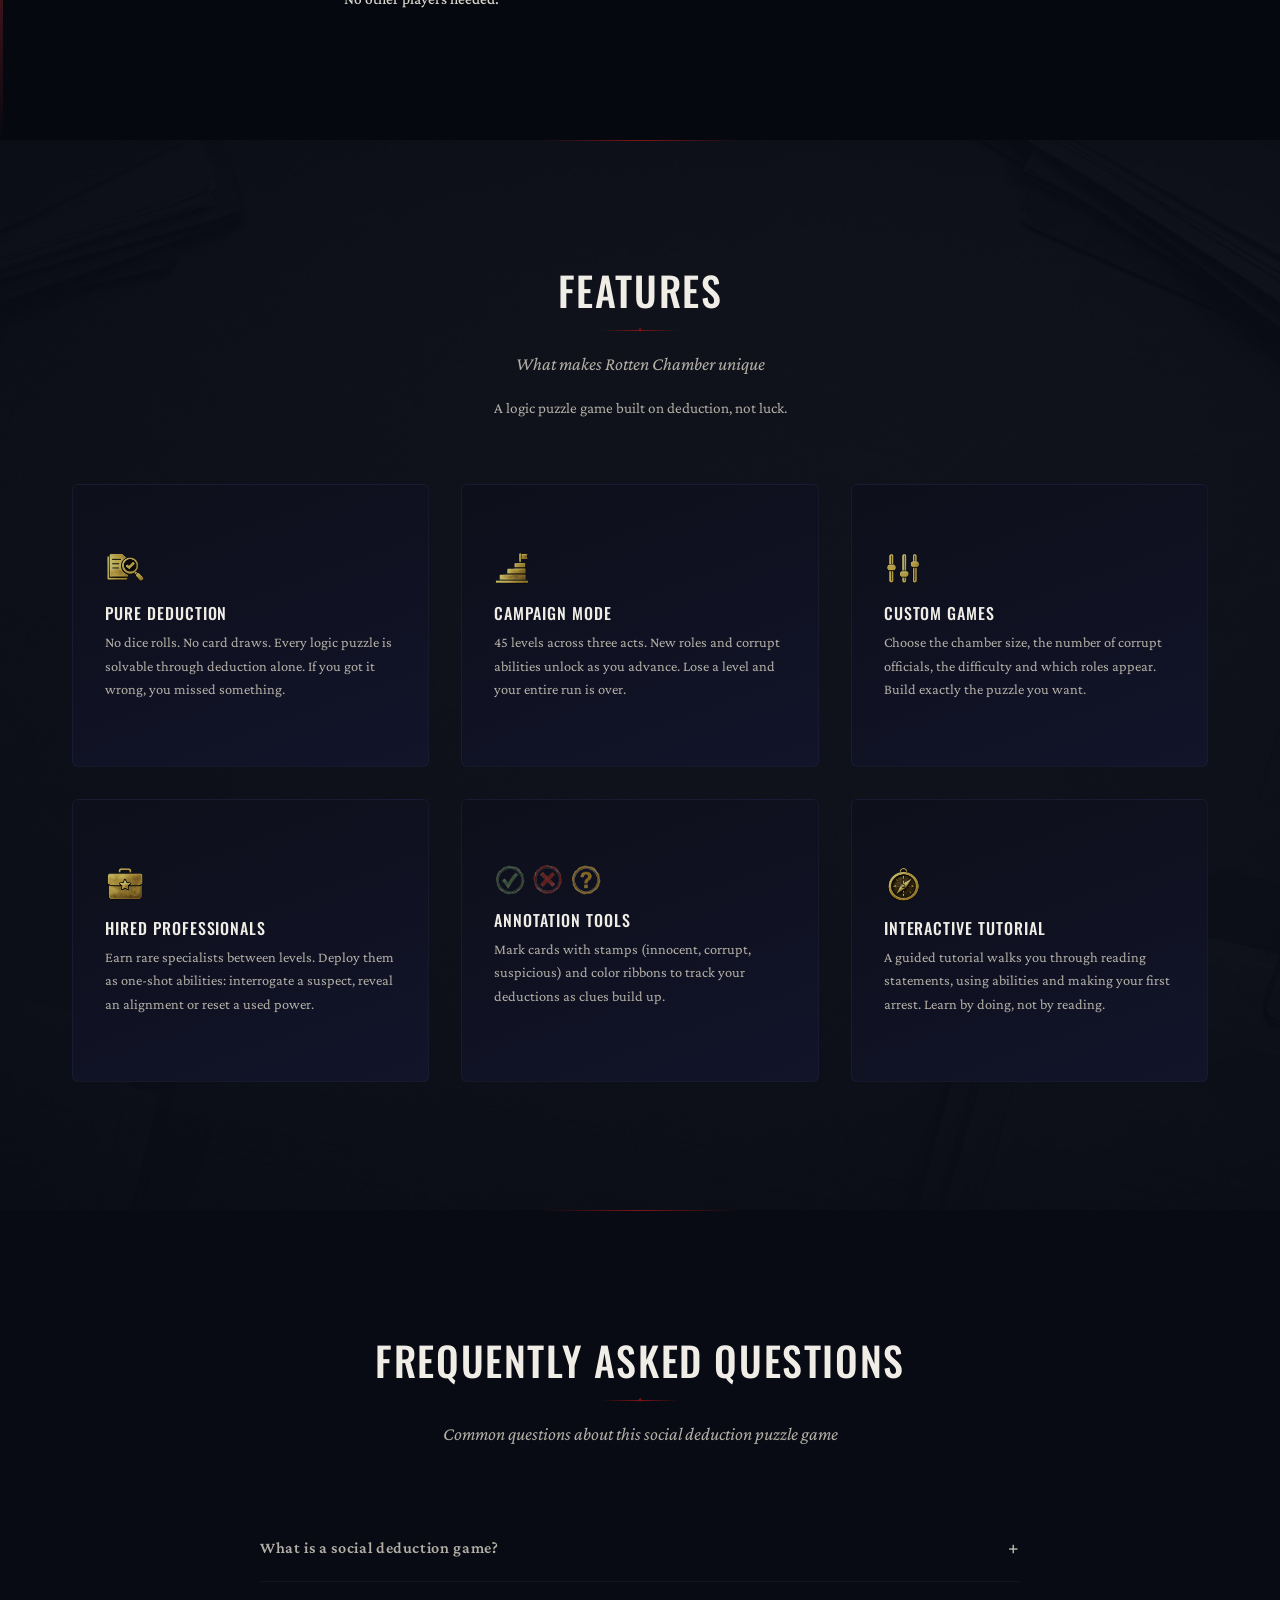
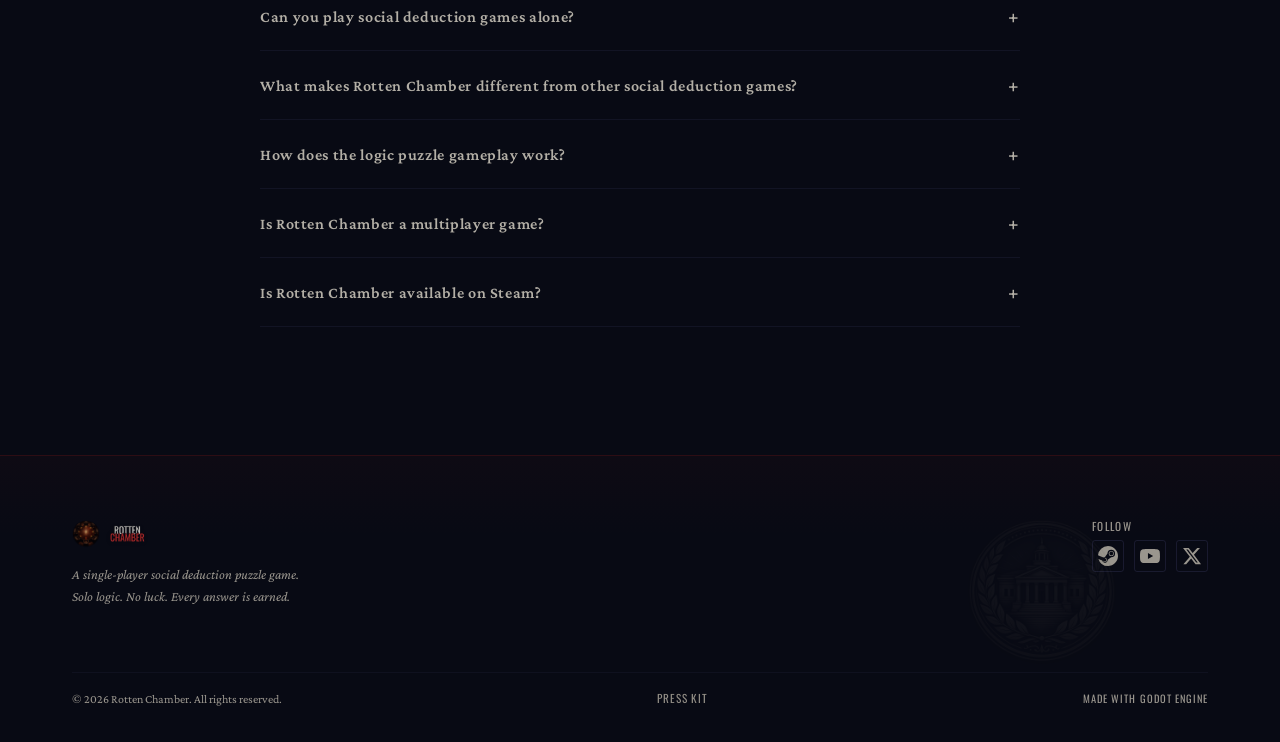
==== commit e56841b0: "UI: add Steam icon to hero wishlist button Co-Authored-By: Claude Opus 4.6 (1M context) <noreply@ant" ====
--- a/index.html
+++ b/index.html
@@ -211,7 +211,10 @@
       <p class="hero__tagline" data-i18n="hero.tagline">A single-player social deduction puzzle game</p>
       <p class="hero__subtitle" data-i18n="hero.subtitle">Analyze statements &middot; Cross-reference clues &middot; Arrest the corrupt</p>
       <div class="hero__actions">
-        <a href="https://store.steampowered.com/app/4559620/Rotten_Chamber/" target="_blank" rel="noopener" class="btn btn--primary" data-i18n="hero.cta_game">Wishlist on Steam</a>
+        <a href="https://store.steampowered.com/app/4559620/Rotten_Chamber/" target="_blank" rel="noopener" class="btn btn--primary" data-i18n="hero.cta_game">
+          <svg class="btn__icon" viewBox="0 0 16 16" fill="currentColor" width="18" height="18"><path d="M.329 10.333A8.01 8.01 0 0 0 7.99 16C12.414 16 16 12.418 16 8s-3.586-8-8.009-8A8.006 8.006 0 0 0 0 7.468l.003.006 4.304 1.769A2.2 2.2 0 0 1 5.62 8.88l1.96-2.844-.001-.04a3.046 3.046 0 0 1 3.042-3.043 3.046 3.046 0 0 1 3.042 3.043 3.047 3.047 0 0 1-3.111 3.044l-2.804 2a2.223 2.223 0 0 1-3.075 2.11 2.22 2.22 0 0 1-1.312-1.568L.33 10.333Z"/><path d="M4.868 12.683a1.715 1.715 0 0 0 1.318-3.165 1.7 1.7 0 0 0-1.263-.02l1.023.424a1.261 1.261 0 1 1-.97 2.33l-.99-.41a1.7 1.7 0 0 0 .882.84Zm3.726-6.687a2.03 2.03 0 0 0 2.027 2.029 2.03 2.03 0 0 0 2.027-2.029 2.03 2.03 0 0 0-2.027-2.027 2.03 2.03 0 0 0-2.027 2.027m2.03-1.527a1.524 1.524 0 1 1-.002 3.048 1.524 1.524 0 0 1 .002-3.048"/></svg>
+          Wishlist on Steam
+        </a>
         <a href="#" class="btn btn--secondary btn--disabled" data-i18n="hero.cta_trailer">
           Watch Trailer
           <span class="btn__badge" data-i18n="hero.coming_soon">Soon</span>
--- a/css/styles.css
+++ b/css/styles.css
@@ -758,6 +758,12 @@
   flex-wrap: wrap;
   opacity: 0;
   animation: hero-element-in 0.8s var(--ease-out-expo) forwards 1.5s;
+}
+
+.btn__icon {
+  vertical-align: -0.15em;
+  margin-right: 0.4em;
+  flex-shrink: 0;
 }
 
 .hero__bottom-fade {
@@ -2135,4 +2141,5 @@
     flex-direction: column;
     align-items: stretch;
   }
-}
+
+}
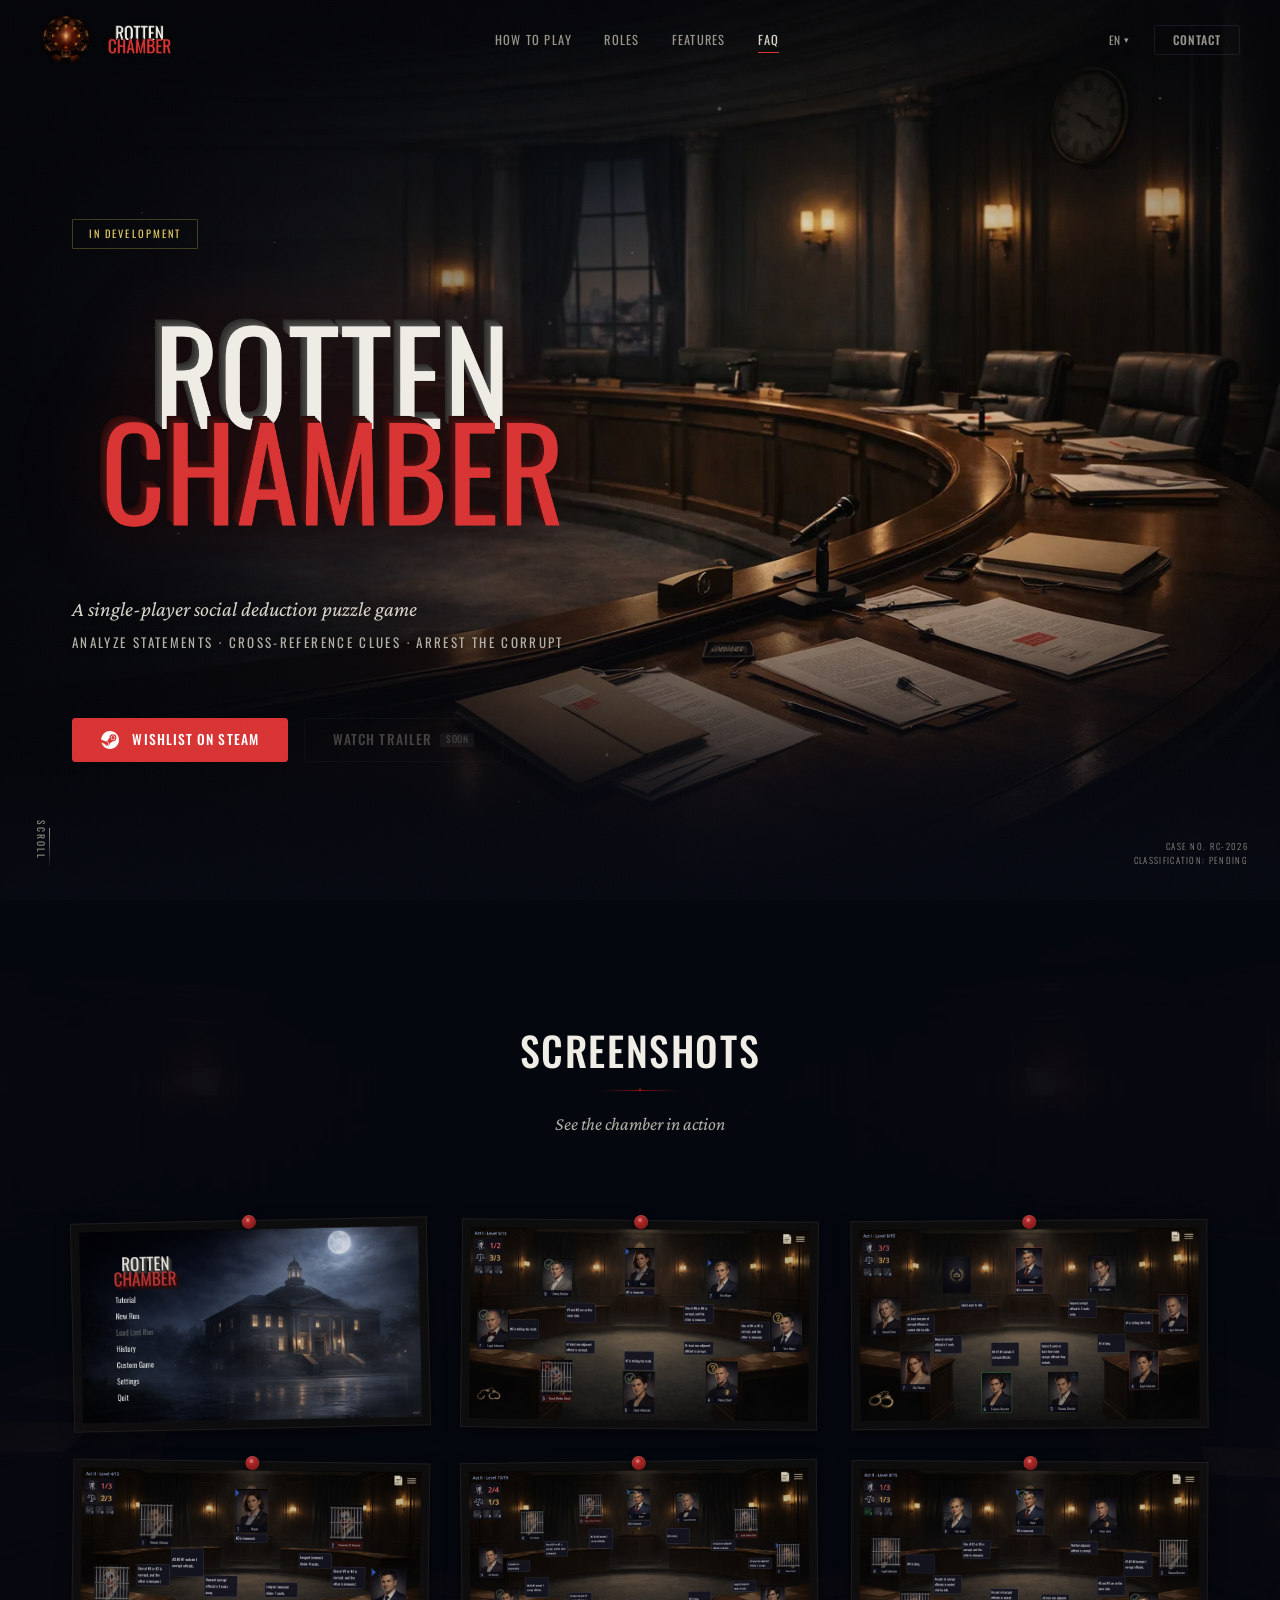
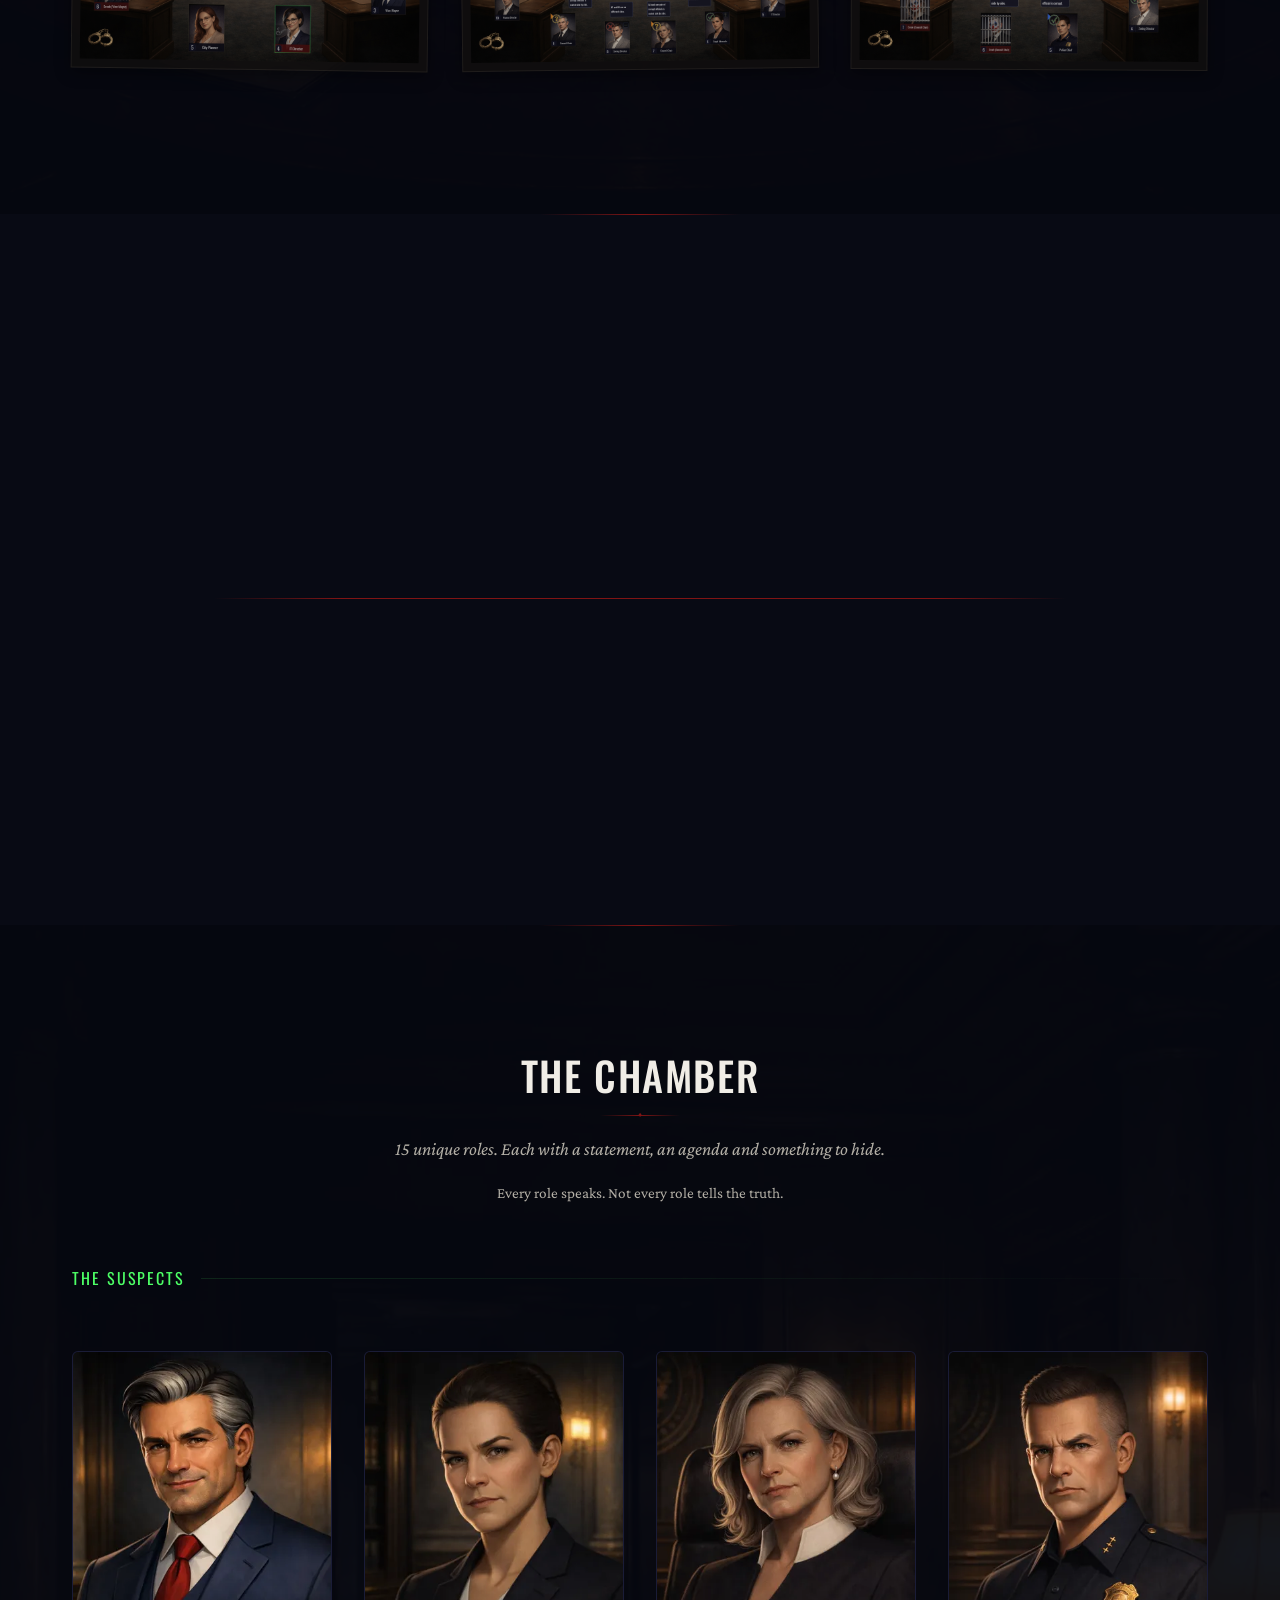
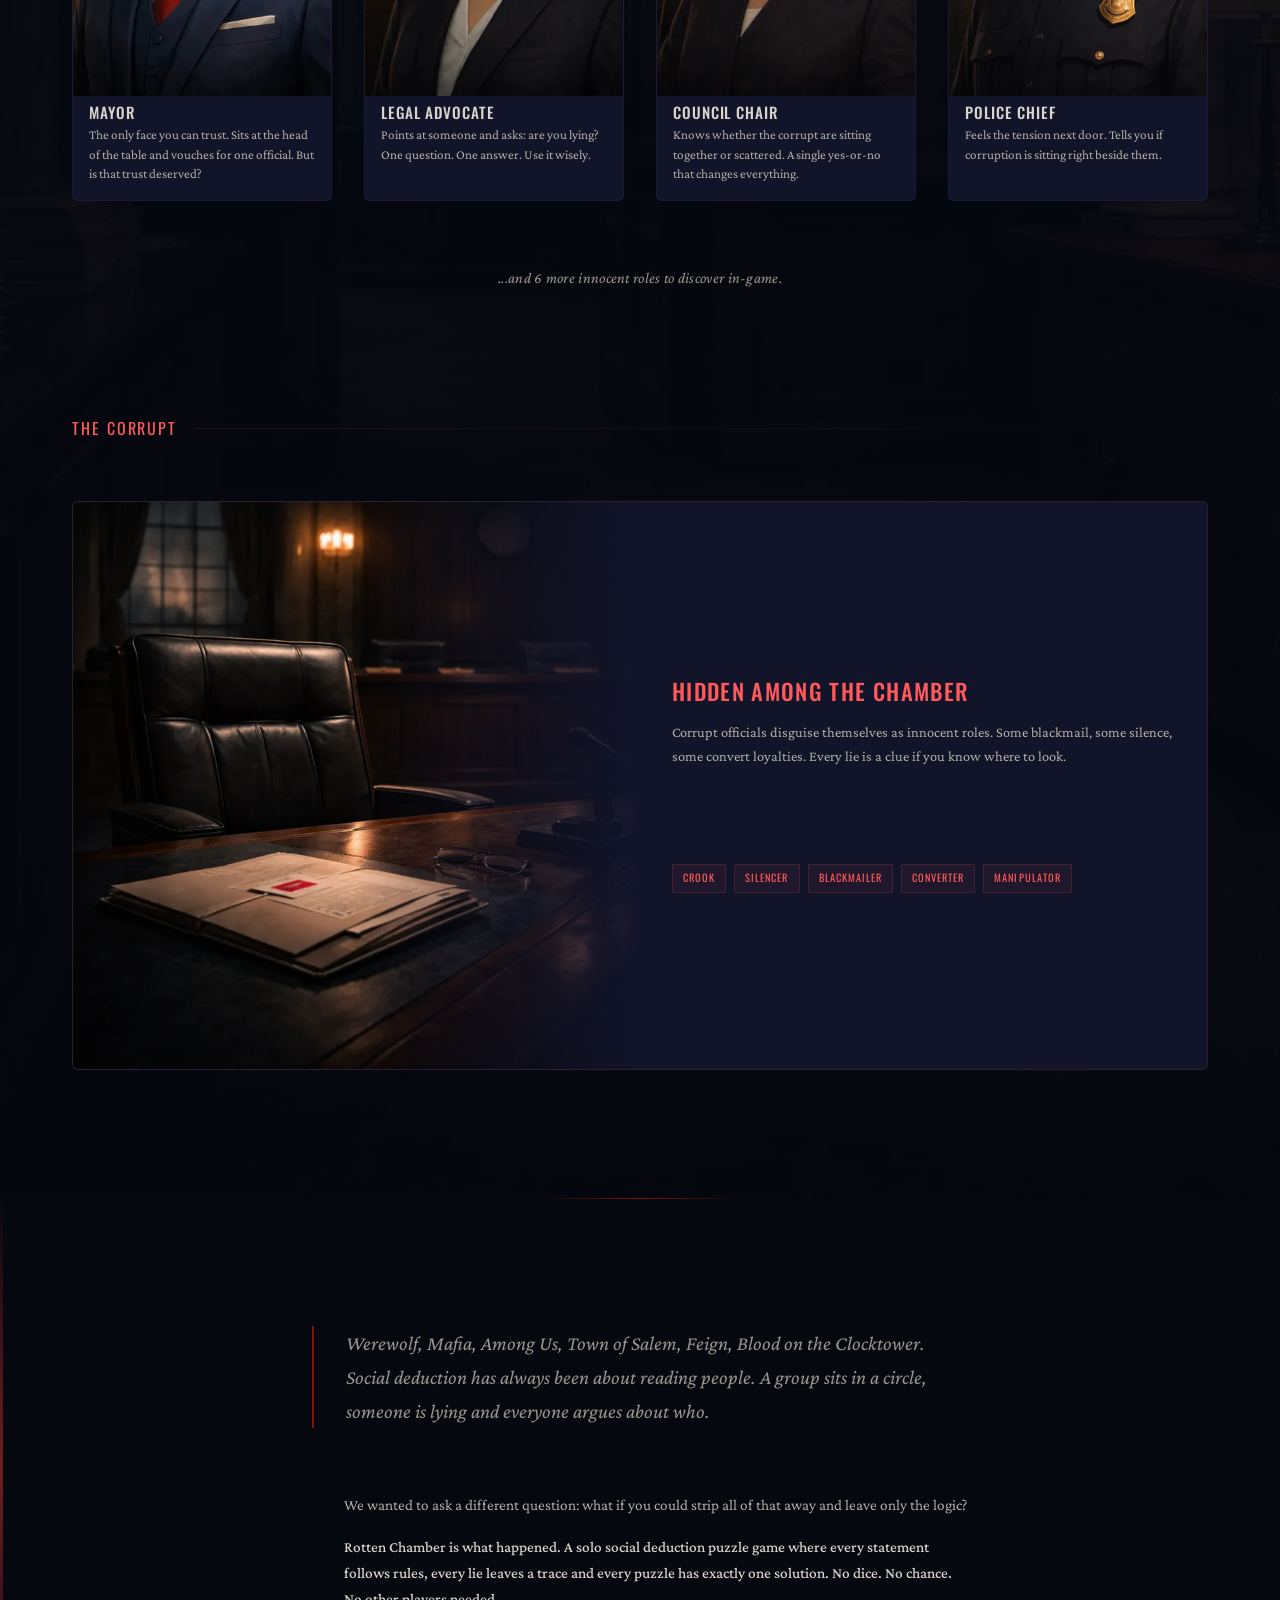
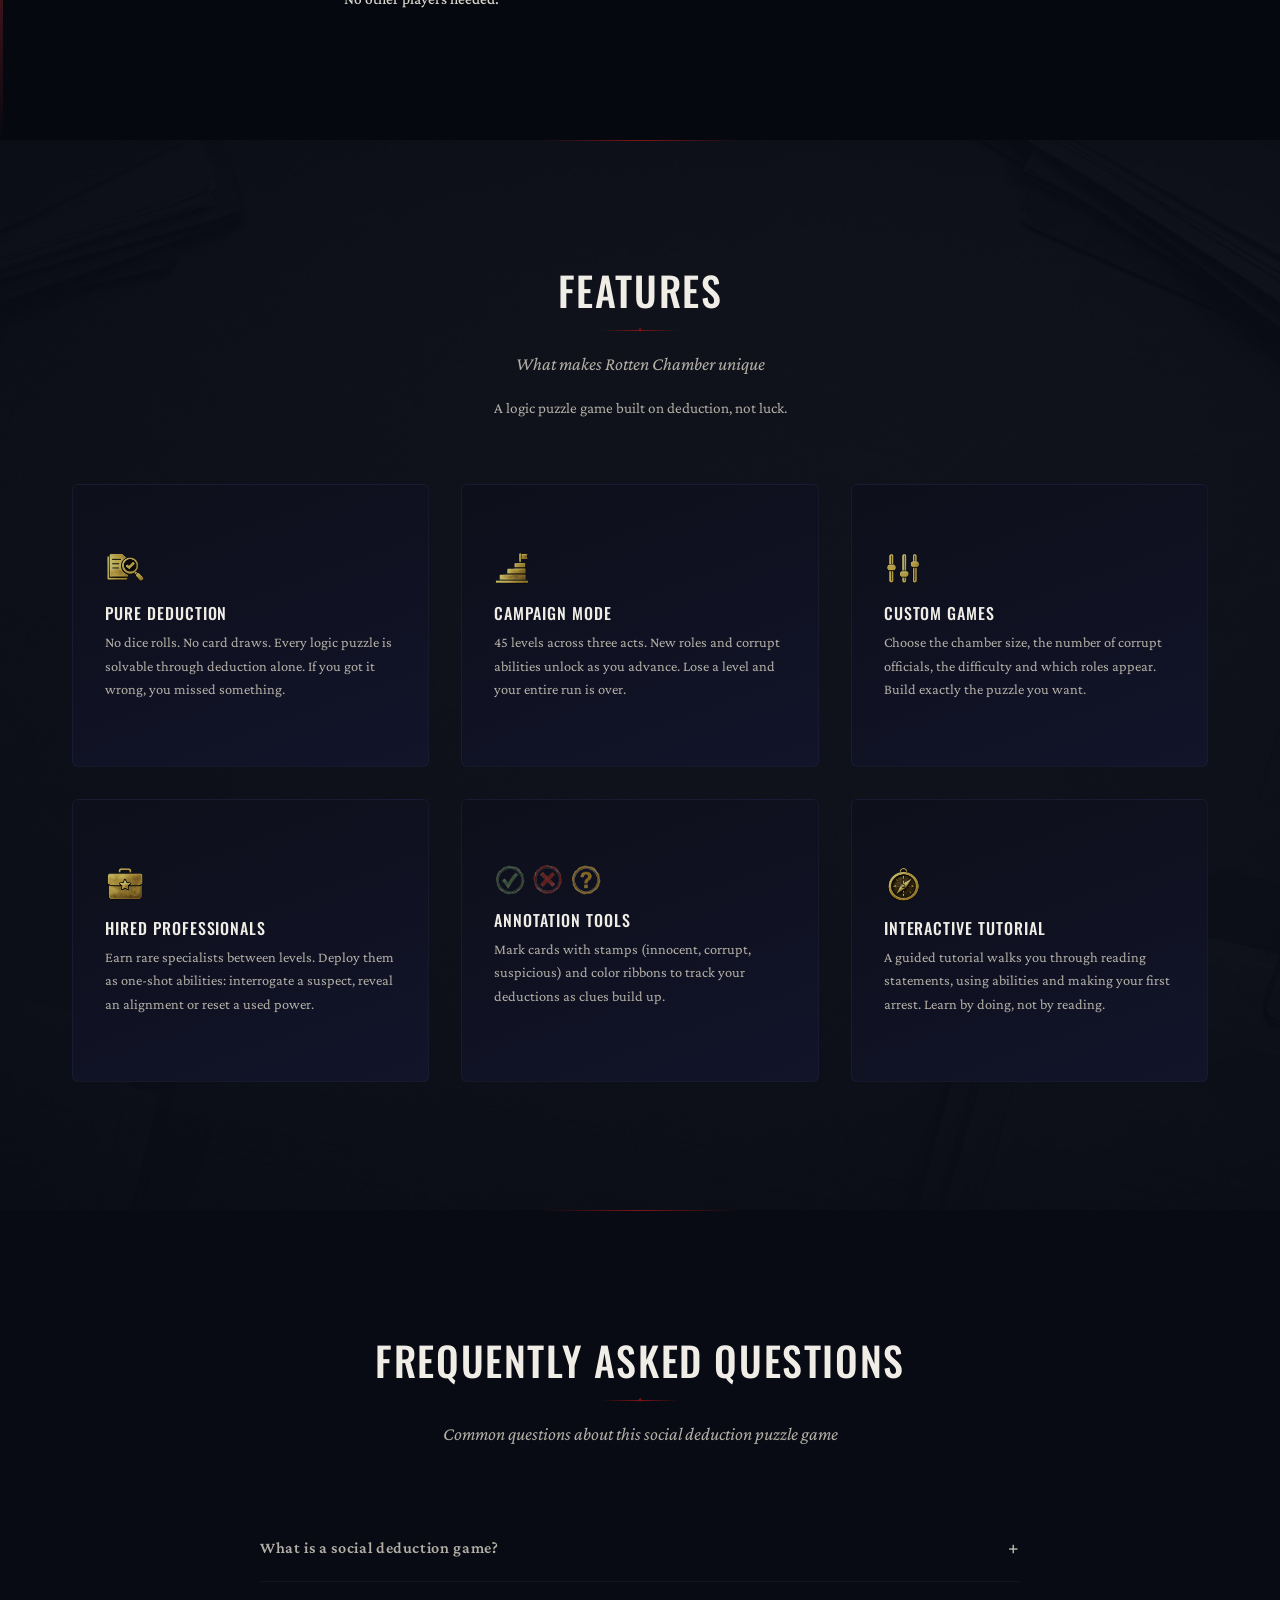
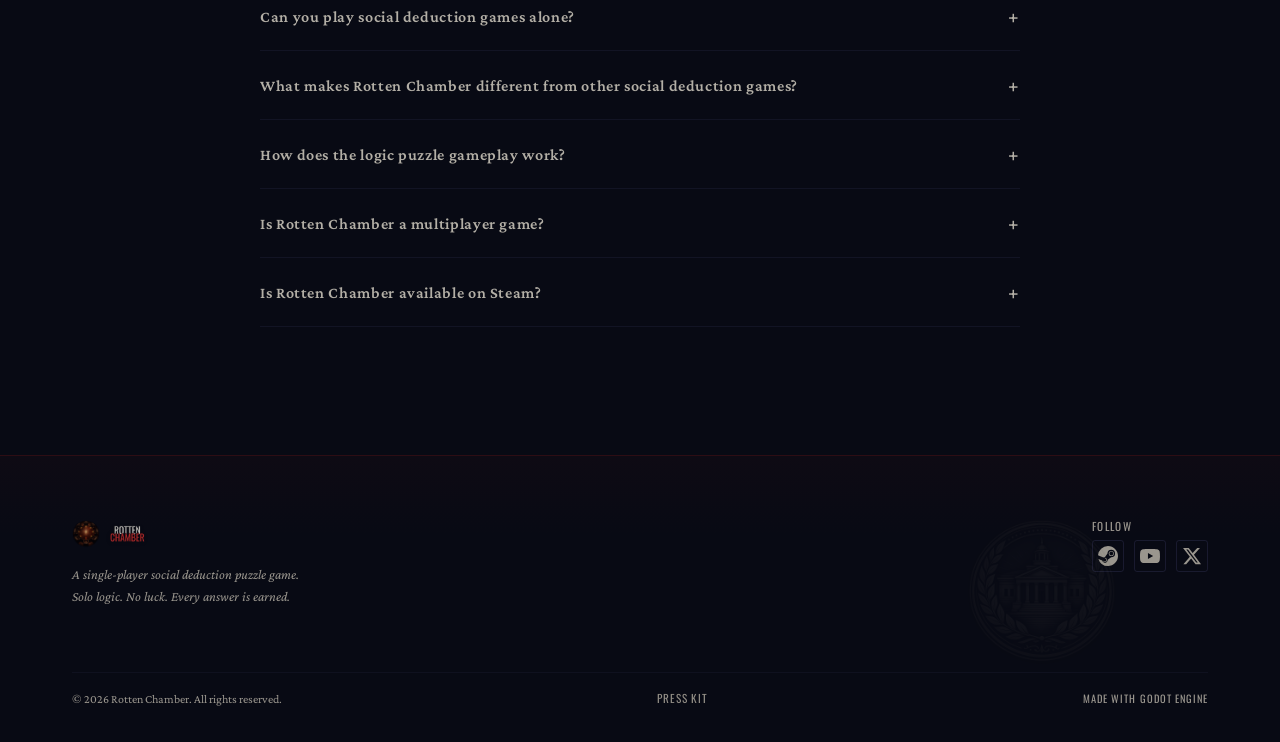
==== commit e0488768: "Content: update language support from 2 to 17 languages, fix JSON-LD Steam FAQ Website and press kit" ====
--- a/index.html
+++ b/index.html
@@ -140,7 +140,7 @@
         "name": "Is Rotten Chamber available on Steam?",
         "acceptedAnswer": {
           "@type": "Answer",
-          "text": "Rotten Chamber is currently in development. The Steam page will be available soon. Add it to your wishlist to get notified when the social deduction puzzle game launches."
+          "text": "Yes. Rotten Chamber has a Steam store page. Add it to your wishlist to get notified when the social deduction puzzle game launches."
         }
       }
     ]
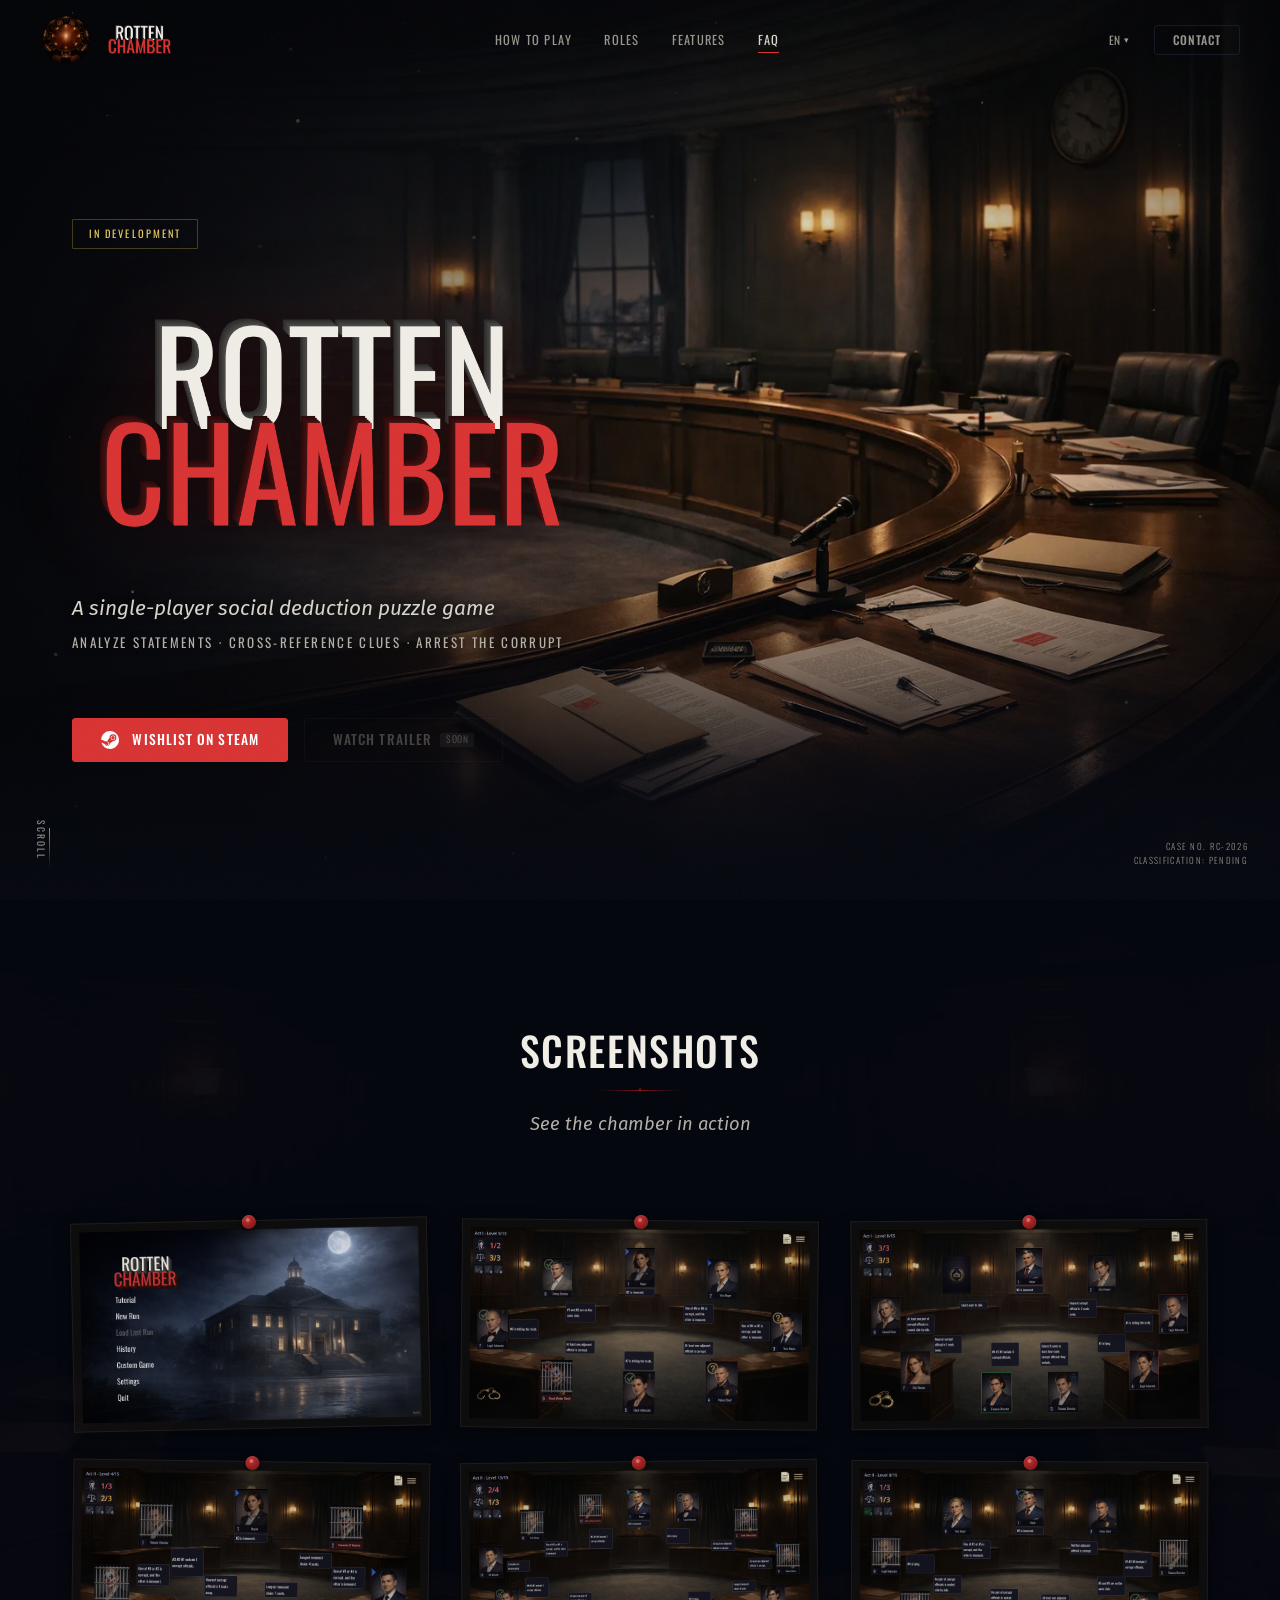
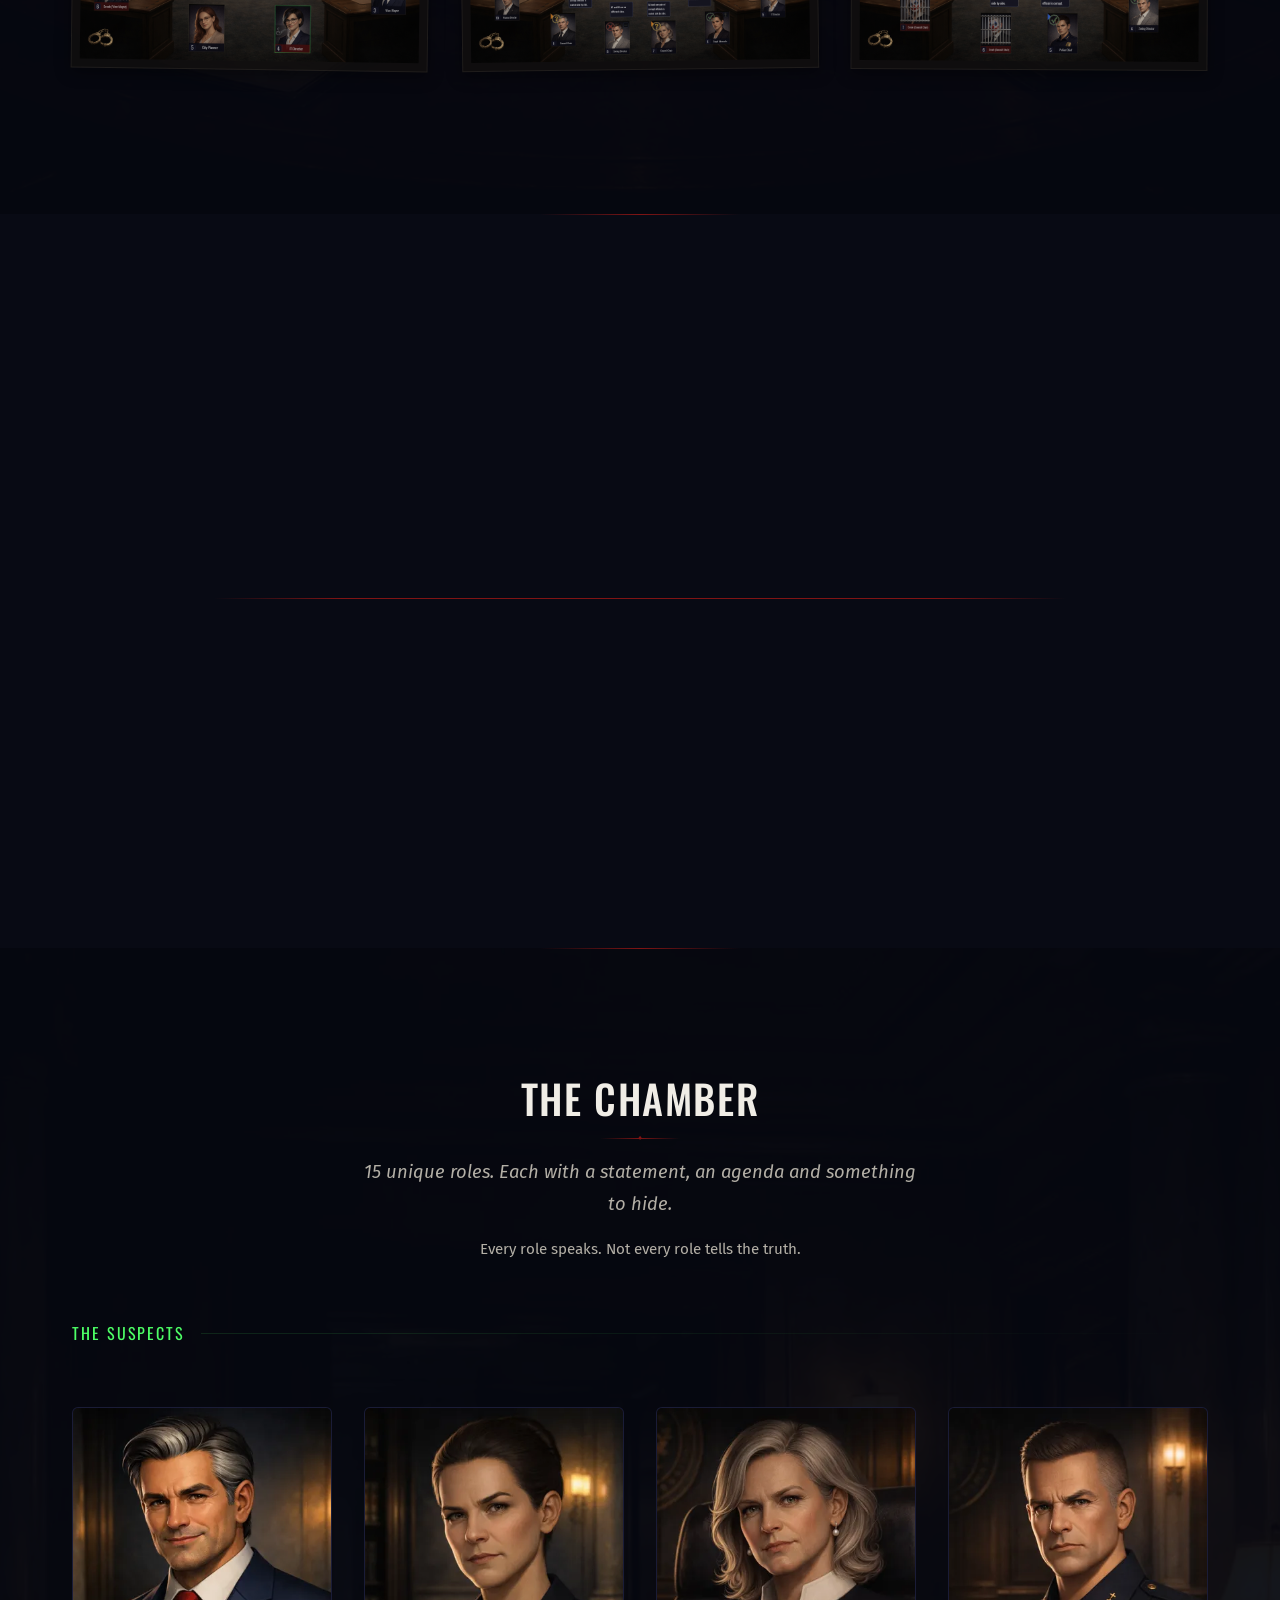
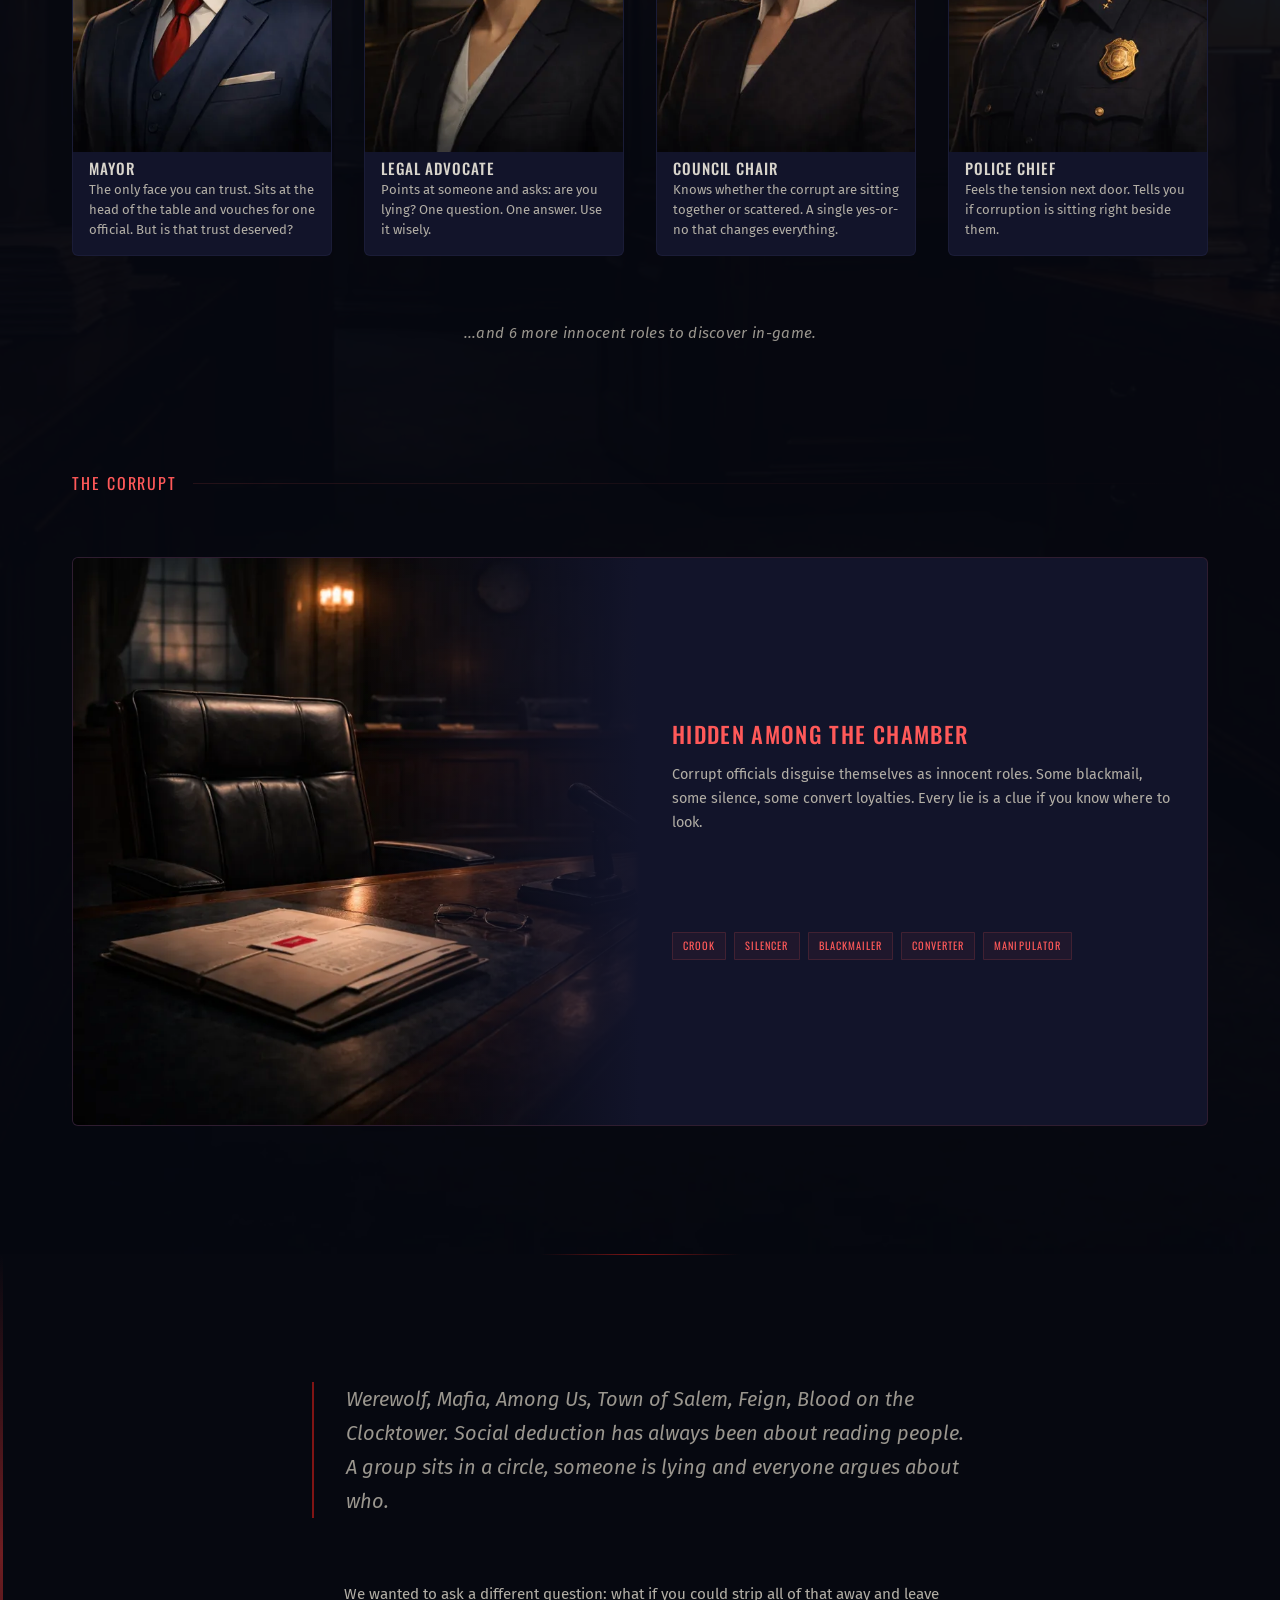
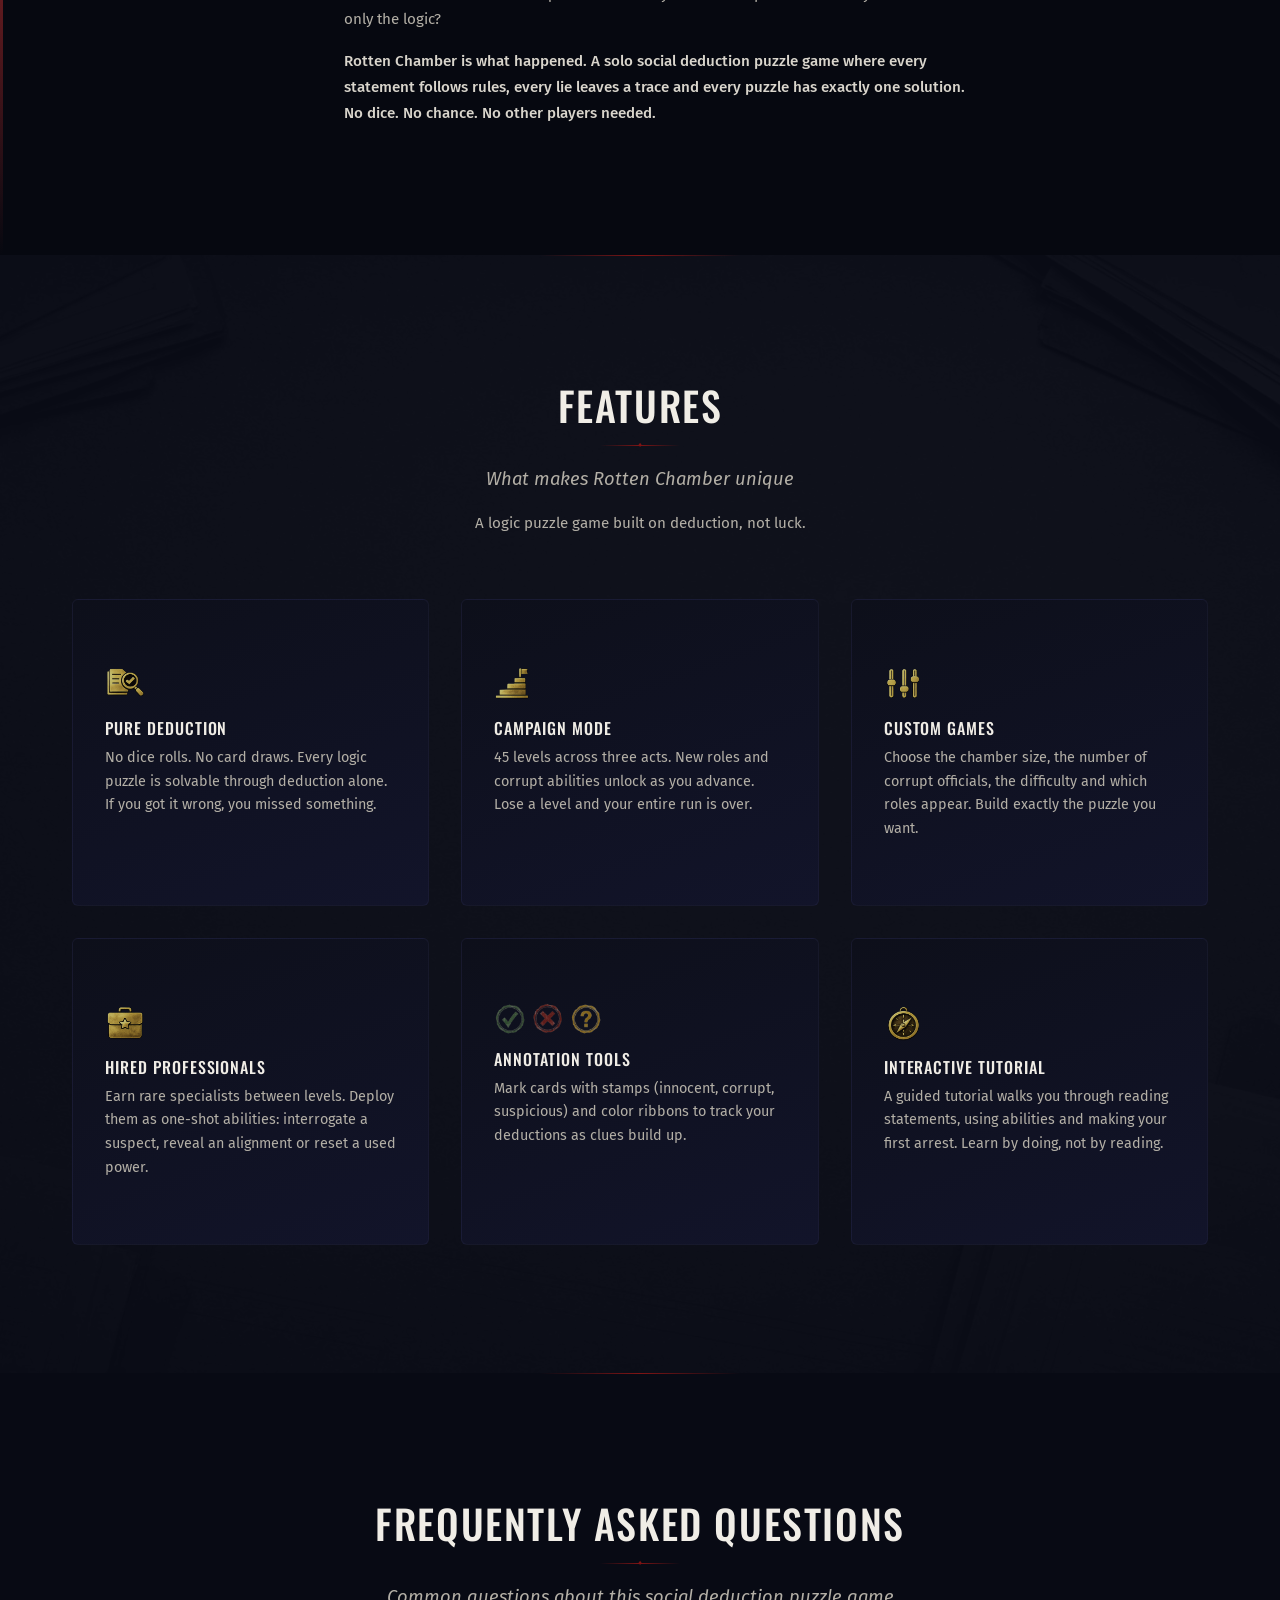
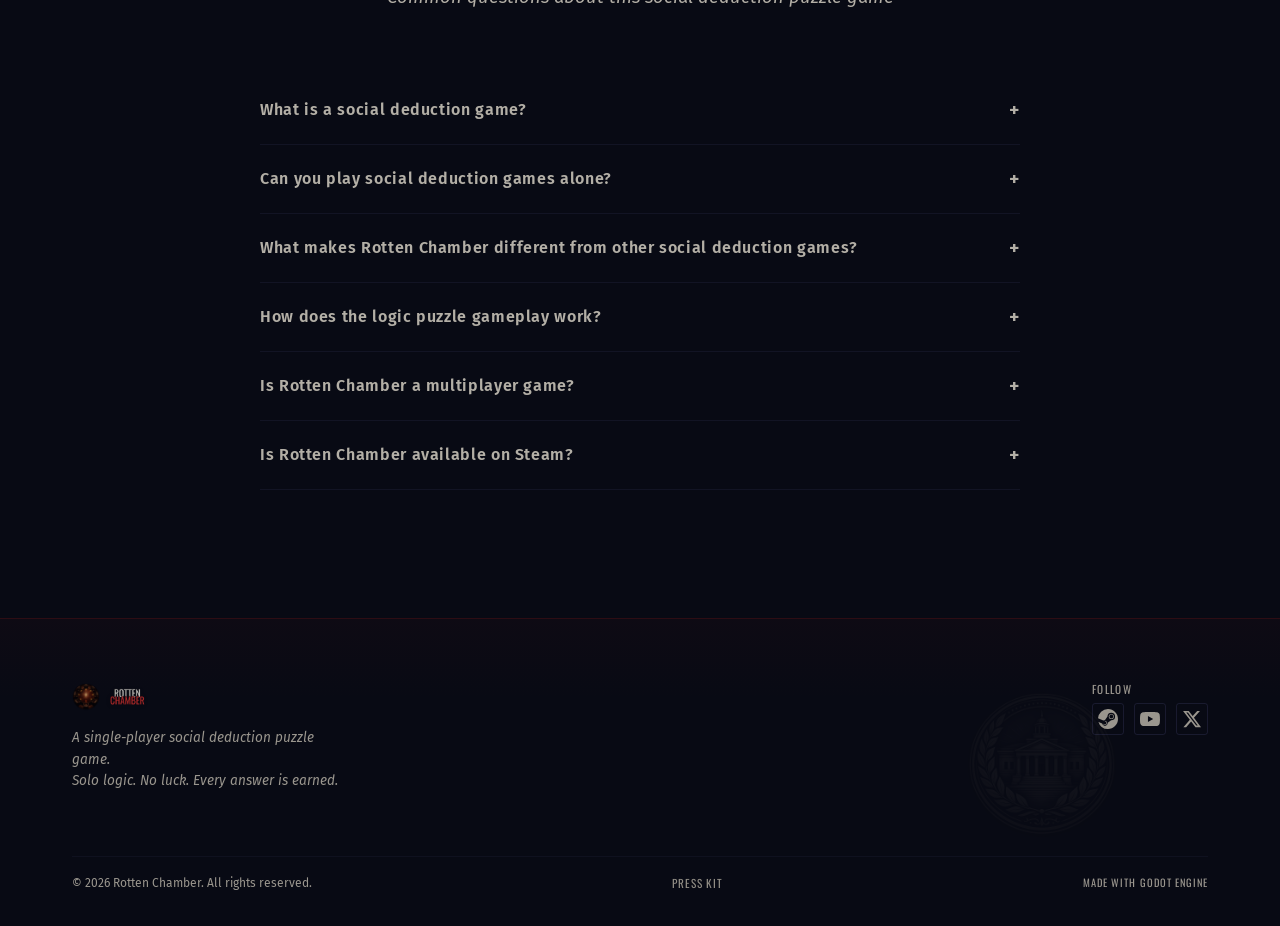
==== commit beaea334: "Typography: switch body font from Crimson Pro to Fira Sans Matches the game's dual-font refactor. Os" ====
--- a/index.html
+++ b/index.html
@@ -38,7 +38,7 @@
   <!-- Font preconnect -->
   <link rel="preconnect" href="https://fonts.googleapis.com">
   <link rel="preconnect" href="https://fonts.gstatic.com" crossorigin>
-  <link href="https://fonts.googleapis.com/css2?family=Oswald:wght@300;400;500;600;700&family=Crimson+Pro:ital,wght@0,300;0,400;0,500;0,600;1,300;1,400&display=swap" rel="stylesheet">
+  <link href="https://fonts.googleapis.com/css2?family=Oswald:wght@300;400;500;600;700&family=Fira+Sans:ital,wght@0,300;0,400;0,500;0,600;1,300;1,400&display=swap" rel="stylesheet">
 
   <!-- Preload critical assets (WebP: 76KB vs PNG: 1.8MB) -->
   <link rel="preload" href="assets/images/exclusive/hero_key_art_master.webp" as="image" type="image/webp">
--- a/css/styles.css
+++ b/css/styles.css
@@ -141,7 +141,7 @@
 }
 
 body {
-  font-family: 'Crimson Pro', Georgia, 'Times New Roman', serif;
+  font-family: 'Fira Sans', sans-serif;
   background-color: var(--bg-void);
   color: var(--text-body);
   line-height: 1.75;
@@ -213,7 +213,7 @@
 }
 
 .section-subtitle {
-  font-family: 'Crimson Pro', serif;
+  font-family: 'Fira Sans', sans-serif;
   font-size: clamp(0.95rem, 1.8vw, 1.15rem);
   color: var(--text-body);
   text-transform: none;
@@ -727,7 +727,7 @@
 }
 
 .hero__tagline {
-  font-family: 'Crimson Pro', serif;
+  font-family: 'Fira Sans', sans-serif;
   font-size: clamp(1rem, 2.2vw, 1.3rem);
   font-weight: 400;
   color: var(--text-primary);
@@ -1225,7 +1225,7 @@
 .roles__more {
   text-align: center;
   margin-top: var(--space-xl);
-  font-family: 'Crimson Pro', serif;
+  font-family: 'Fira Sans', sans-serif;
   font-size: 0.95rem;
   font-style: italic;
   color: var(--text-muted);
@@ -1492,7 +1492,7 @@
 }
 
 .narrative__quote p {
-  font-family: 'Crimson Pro', Georgia, serif;
+  font-family: 'Fira Sans', sans-serif;
   font-style: italic;
   font-size: 1.25rem;
   line-height: 1.7;
@@ -1653,7 +1653,7 @@
 }
 
 .footer__tagline {
-  font-family: 'Crimson Pro', serif;
+  font-family: 'Fira Sans', sans-serif;
   font-size: 0.85rem;
   font-style: italic;
   color: var(--text-muted);
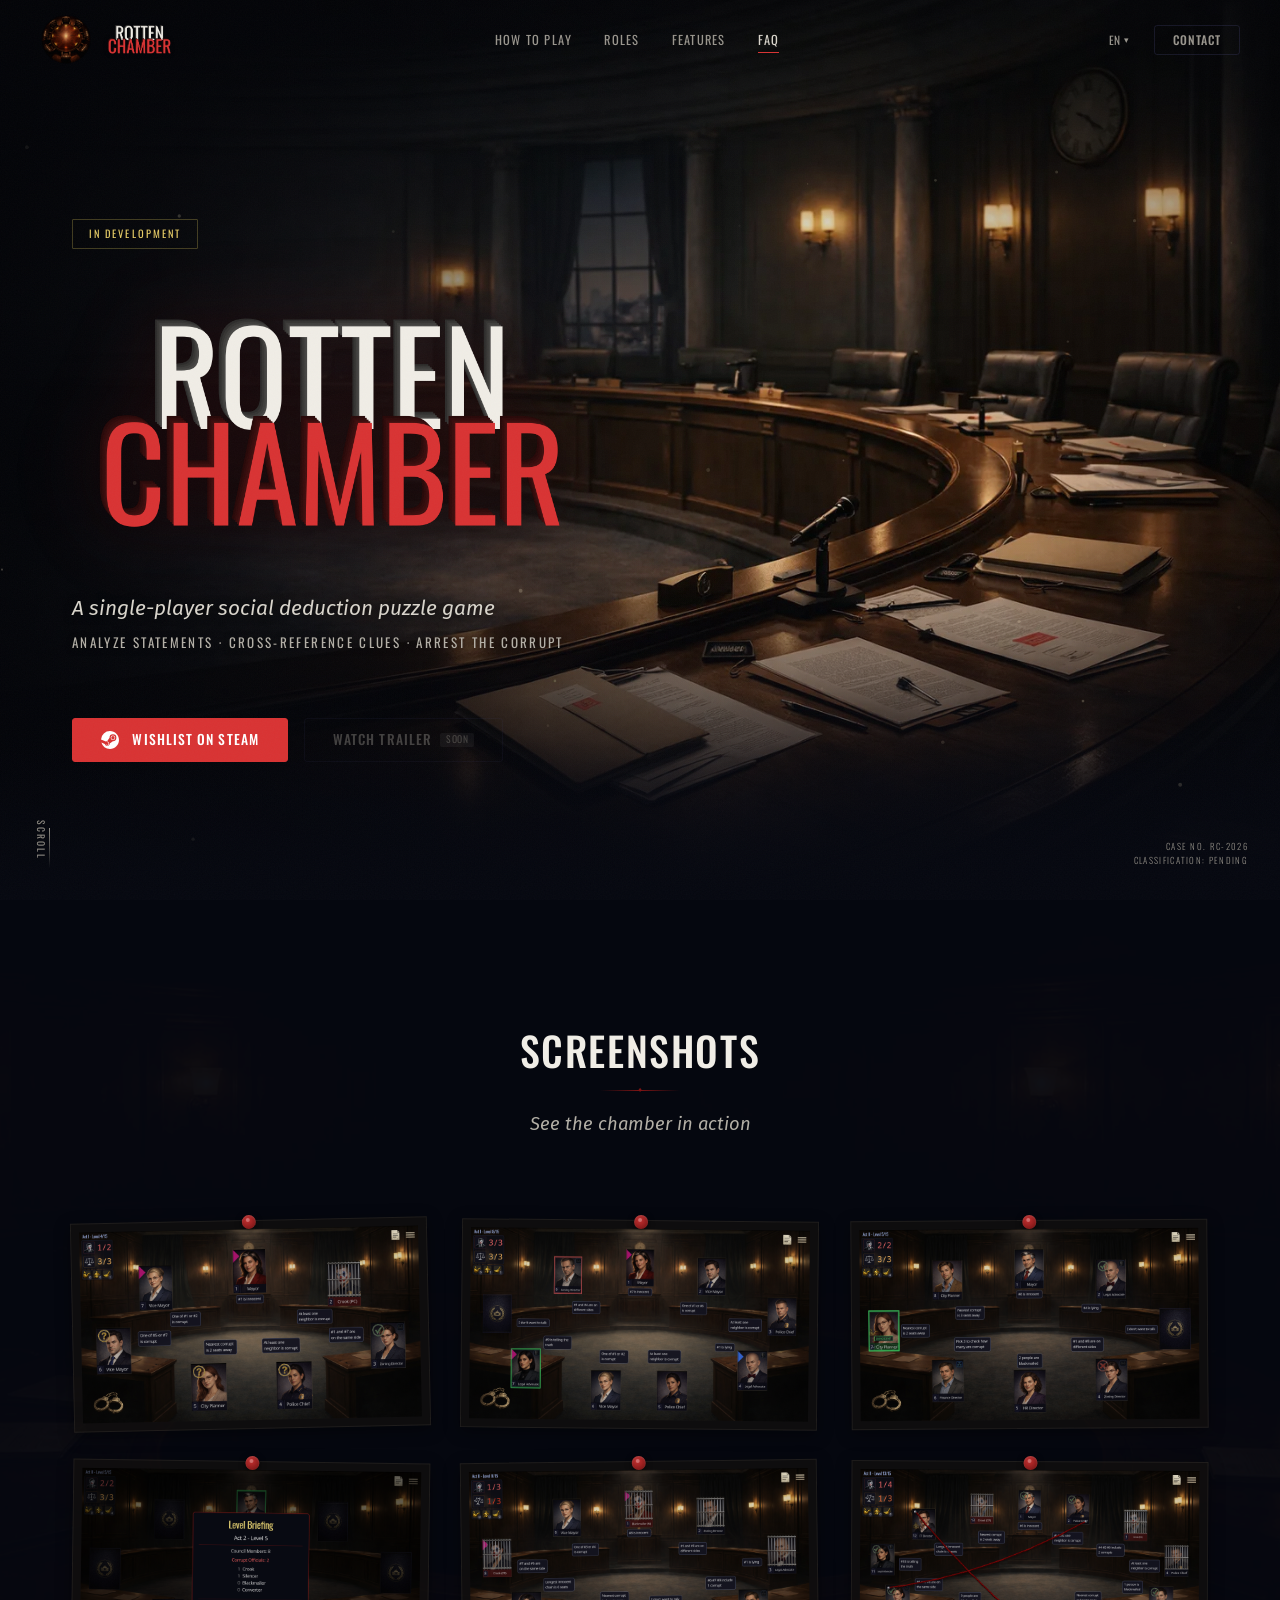
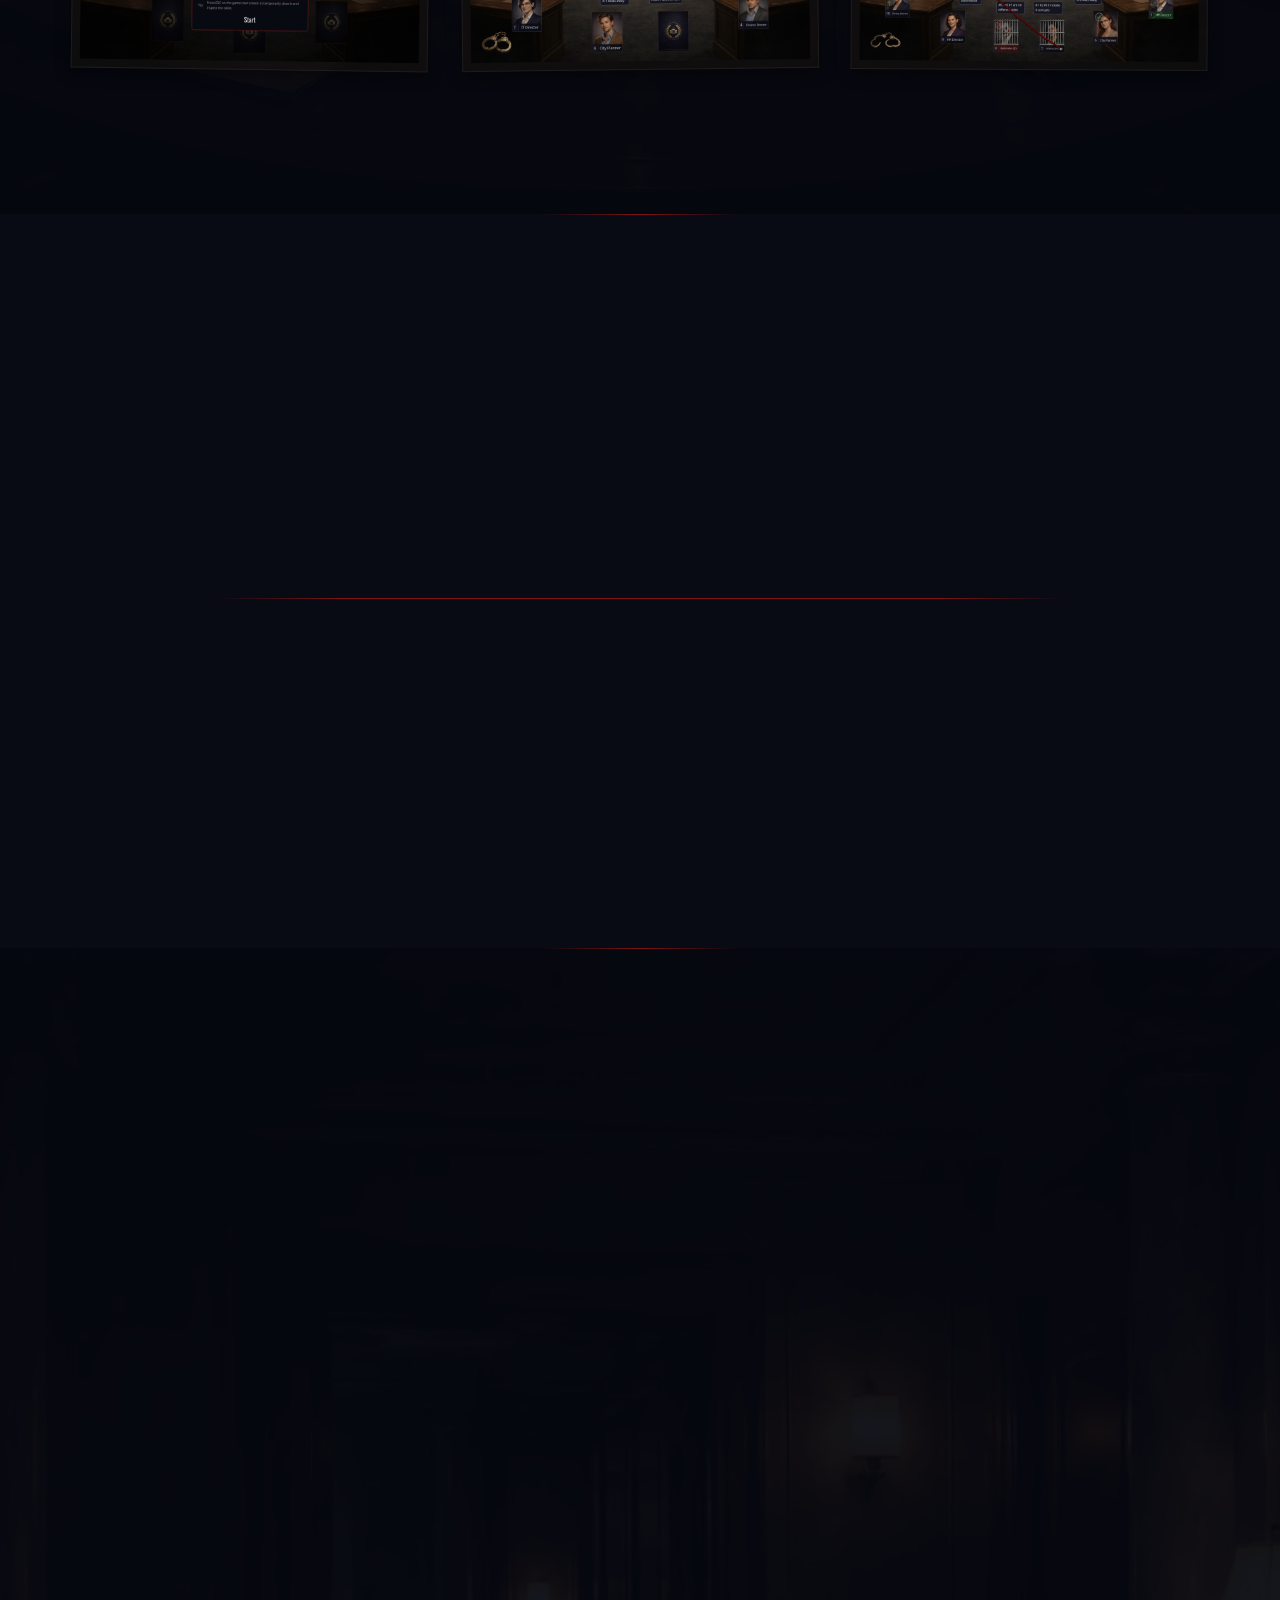
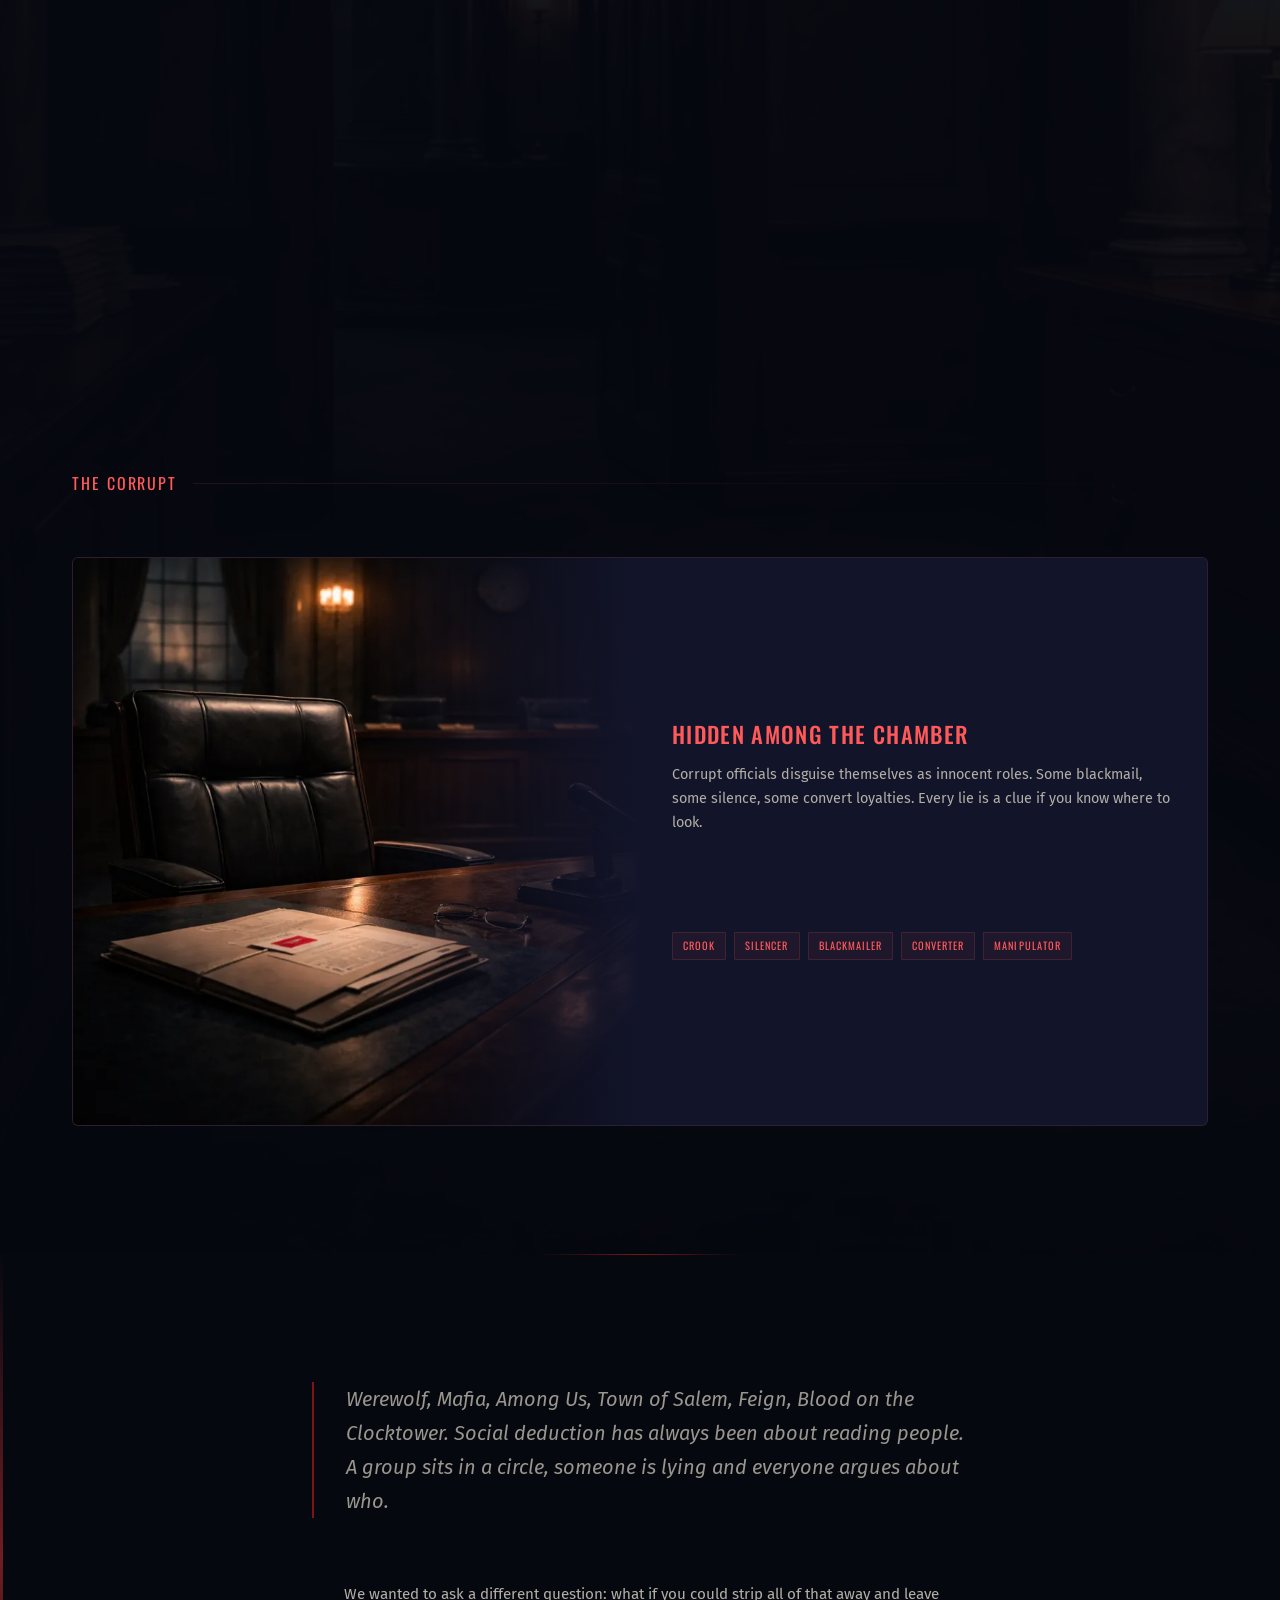
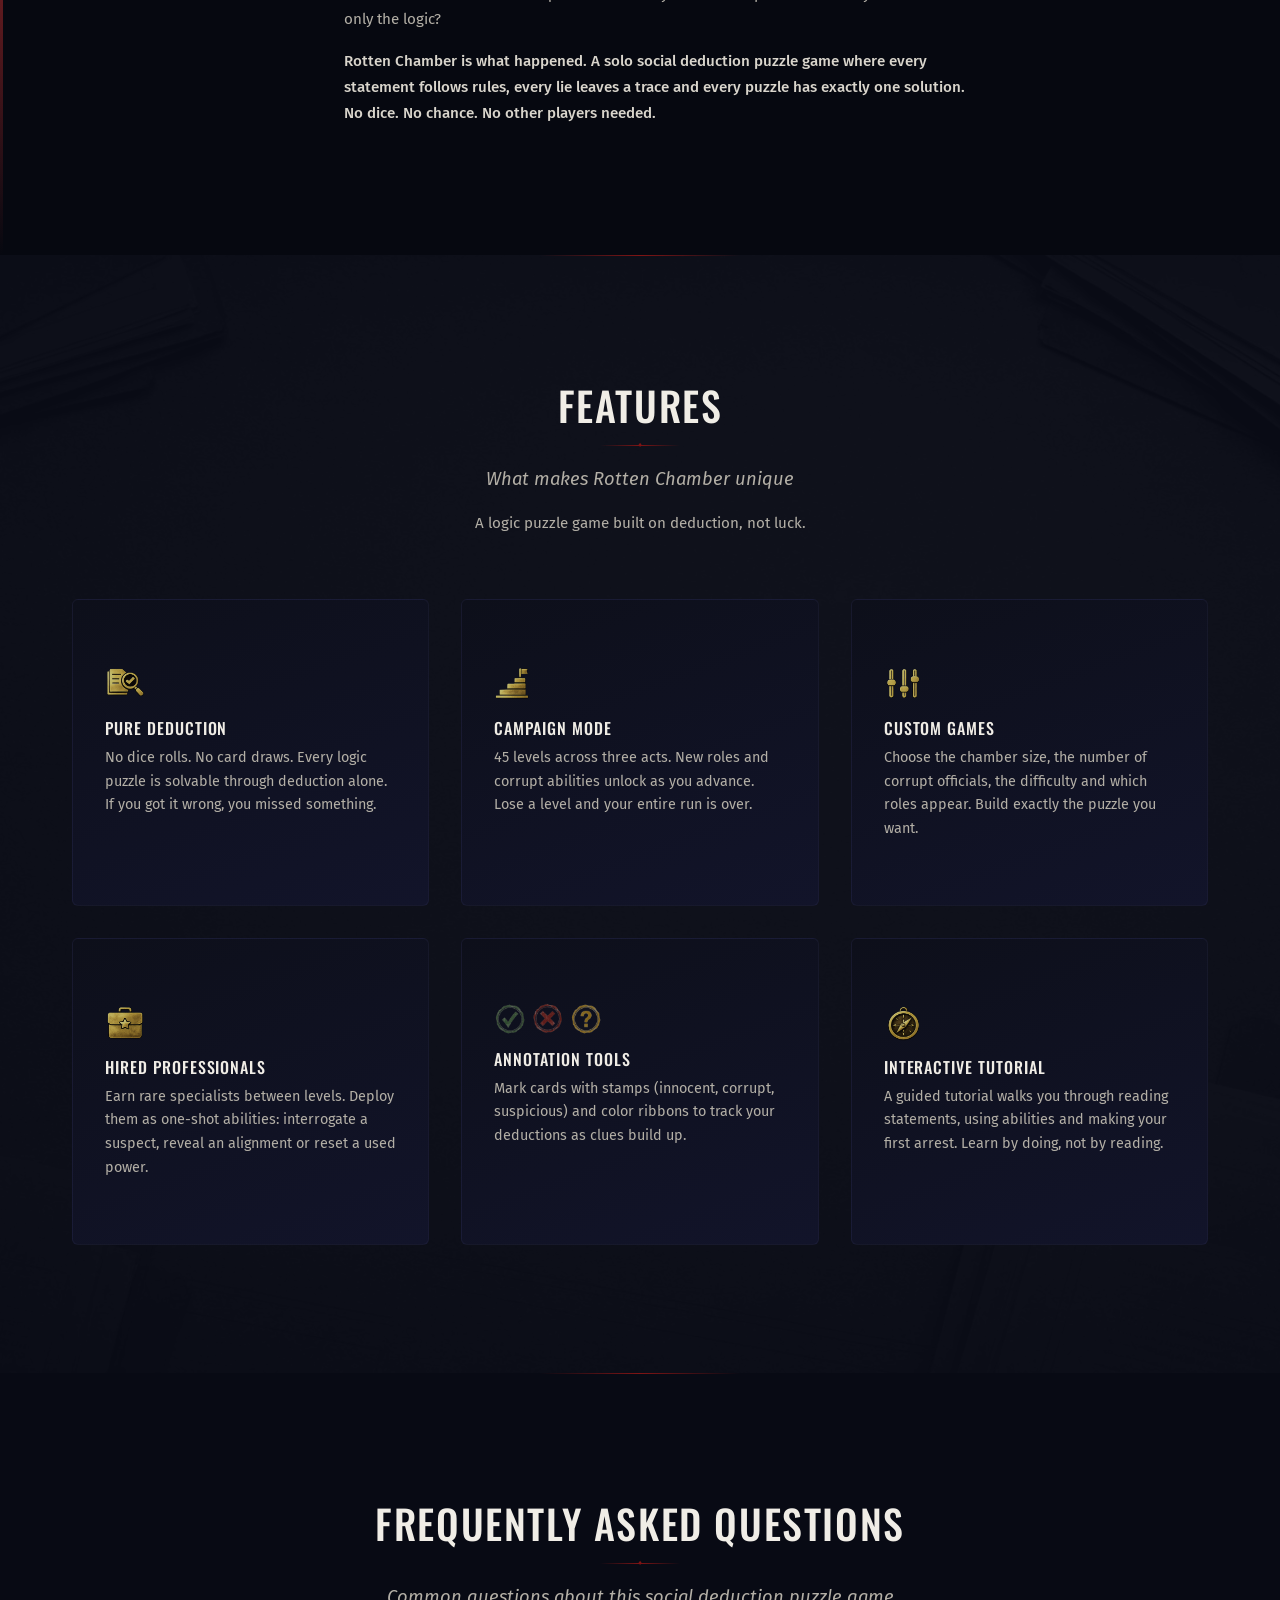
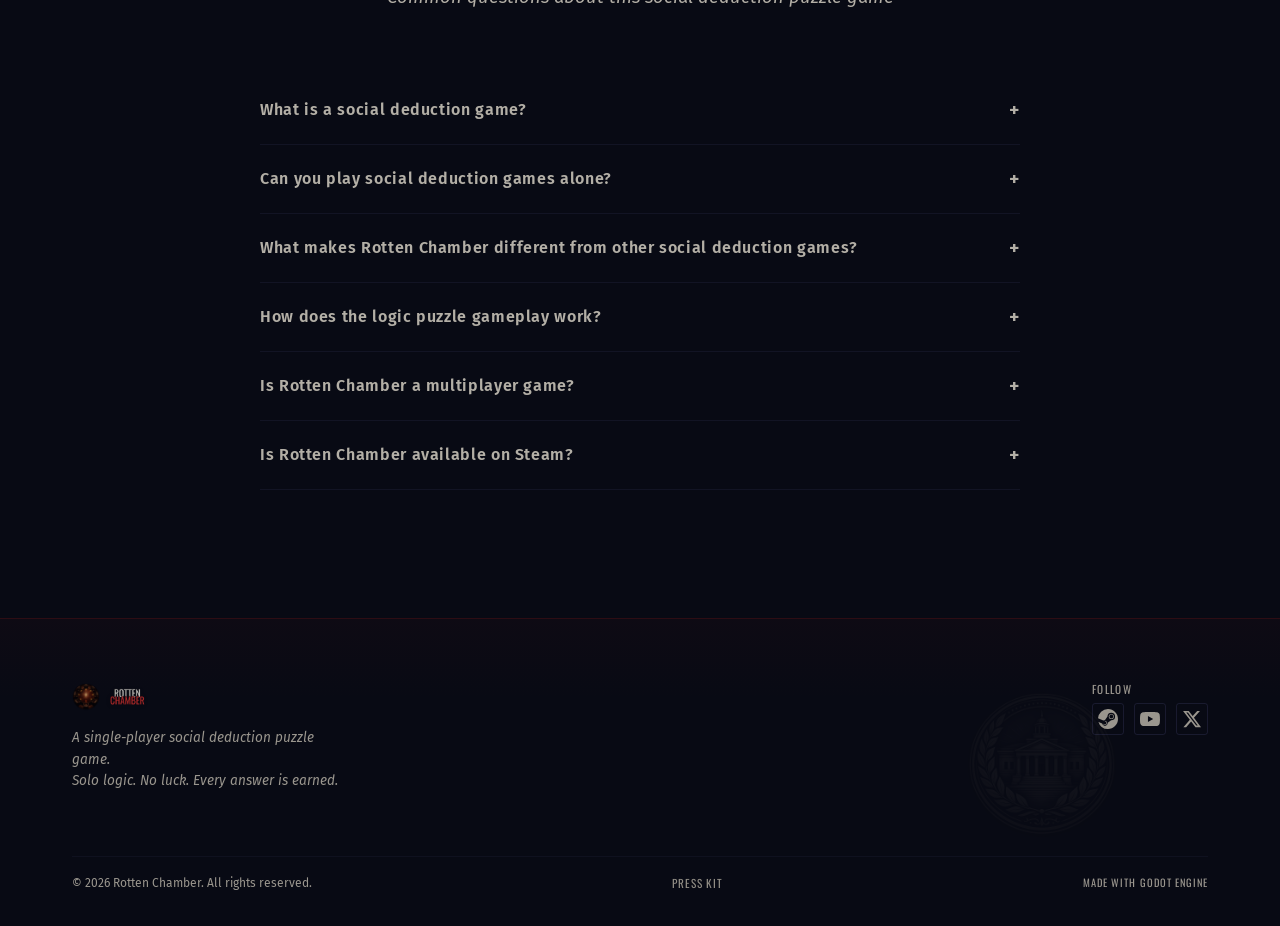
==== commit ff7662aa: "Press kit: update screenshots, add character key art, fix card height Screenshots: - Replace 6 gamep" ====
--- a/index.html
+++ b/index.html
@@ -238,10 +238,6 @@
       <div class="screenshots__board reveal reveal-delay-1">
         <figure class="screenshot" data-lightbox tabindex="0" role="button">
           <div class="screenshot__pin"></div>
-          <img src="assets/images/screenshots/main-menu.png" alt="Rotten Chamber main menu" class="screenshot__img" loading="lazy" width="1920" height="1080">
-        </figure>
-        <figure class="screenshot" data-lightbox tabindex="0" role="button">
-          <div class="screenshot__pin"></div>
           <img src="assets/images/screenshots/hero-mid-investigation.png" alt="Social deduction puzzle: analyzing statements and cross-referencing clues" class="screenshot__img" loading="lazy" width="1920" height="1080">
         </figure>
         <figure class="screenshot" data-lightbox tabindex="0" role="button">
@@ -254,11 +250,15 @@
         </figure>
         <figure class="screenshot" data-lightbox tabindex="0" role="button">
           <div class="screenshot__pin"></div>
-          <img src="assets/images/screenshots/wide-table-late-game.png" alt="Logic puzzle challenge: a chamber of 13 officials to investigate" class="screenshot__img" loading="lazy" width="1920" height="1080">
+          <img src="assets/images/screenshots/level-briefing.png" alt="Pre-case briefing: chamber size, corruption count and run structure before an investigation begins" class="screenshot__img" loading="lazy" width="1920" height="1080">
         </figure>
         <figure class="screenshot" data-lightbox tabindex="0" role="button">
           <div class="screenshot__pin"></div>
           <img src="assets/images/screenshots/professional-toolkit-usage.png" alt="Deploying hired professionals to aid your deduction" class="screenshot__img" loading="lazy" width="1920" height="1080">
+        </figure>
+        <figure class="screenshot" data-lightbox tabindex="0" role="button">
+          <div class="screenshot__pin"></div>
+          <img src="assets/images/screenshots/wide-table-late-game.png" alt="Logic puzzle challenge: a chamber of 13 officials to investigate" class="screenshot__img" loading="lazy" width="1920" height="1080">
         </figure>
       </div>
 
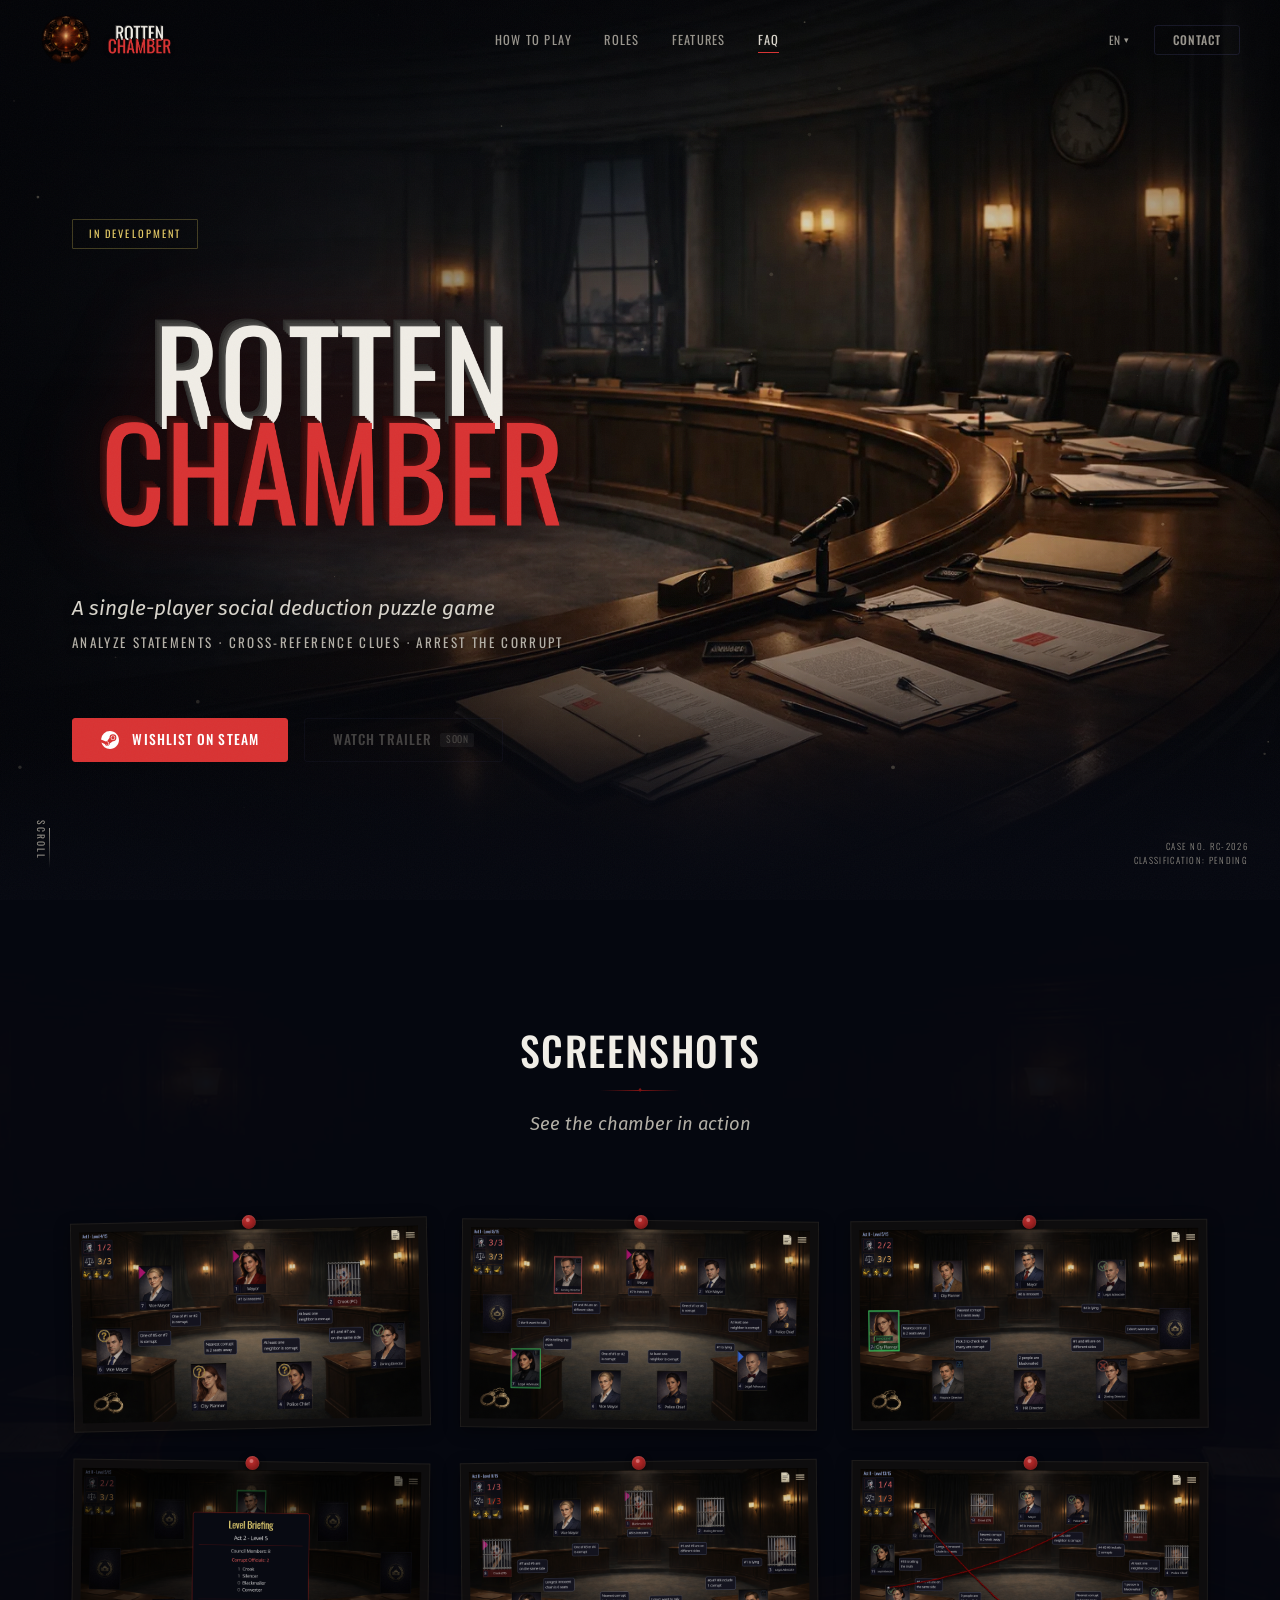
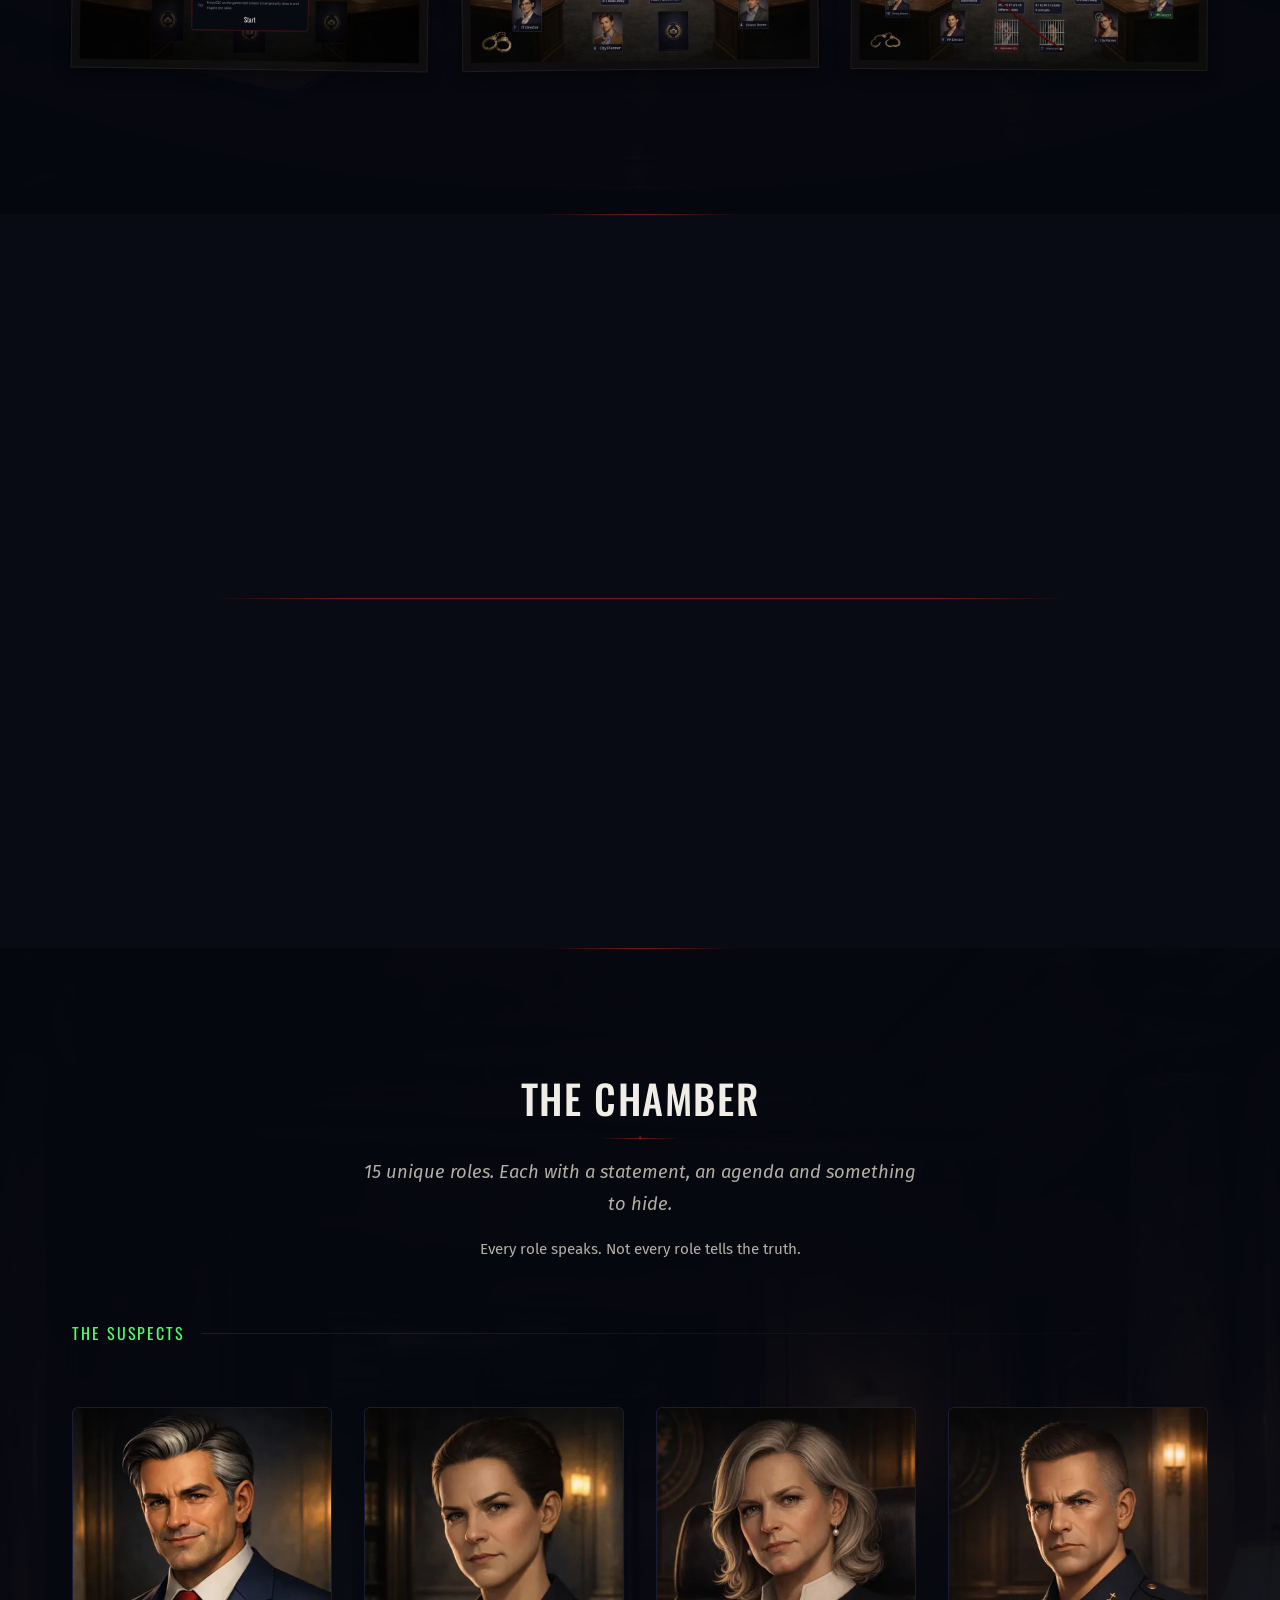
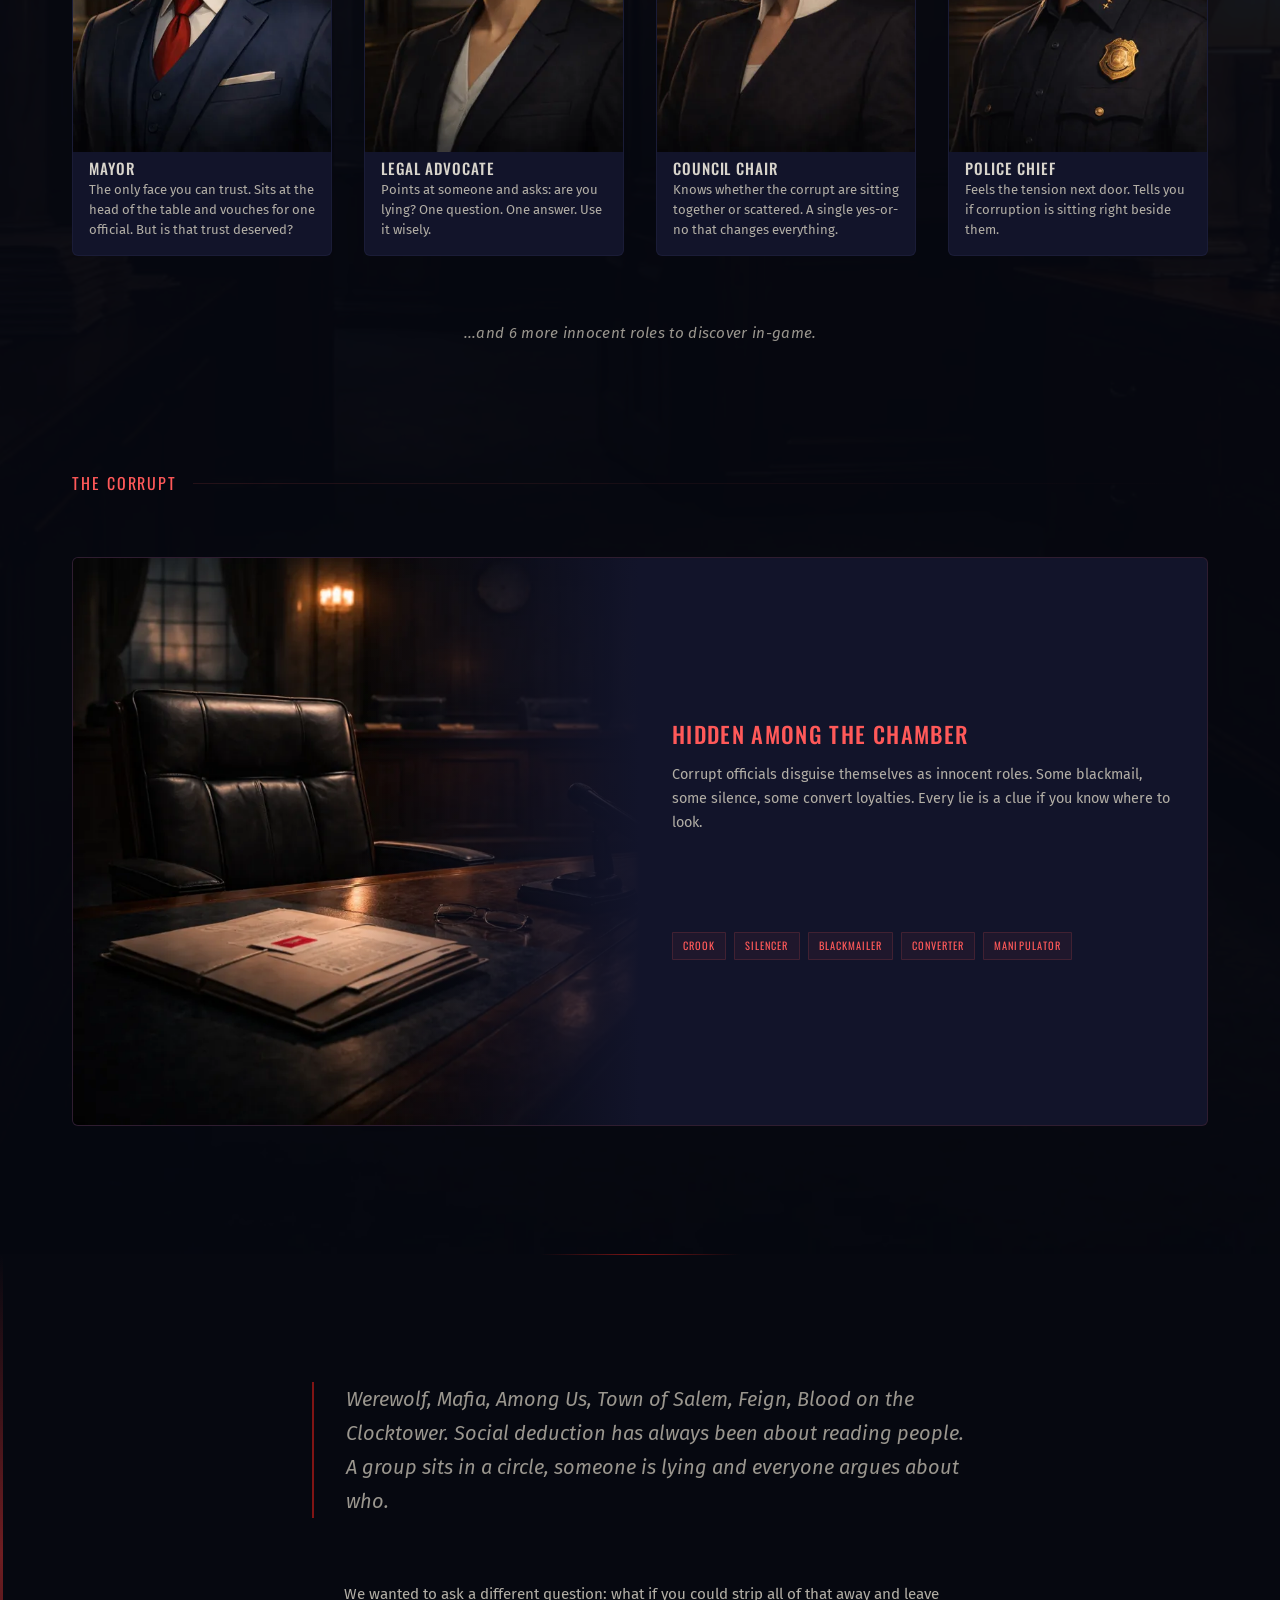
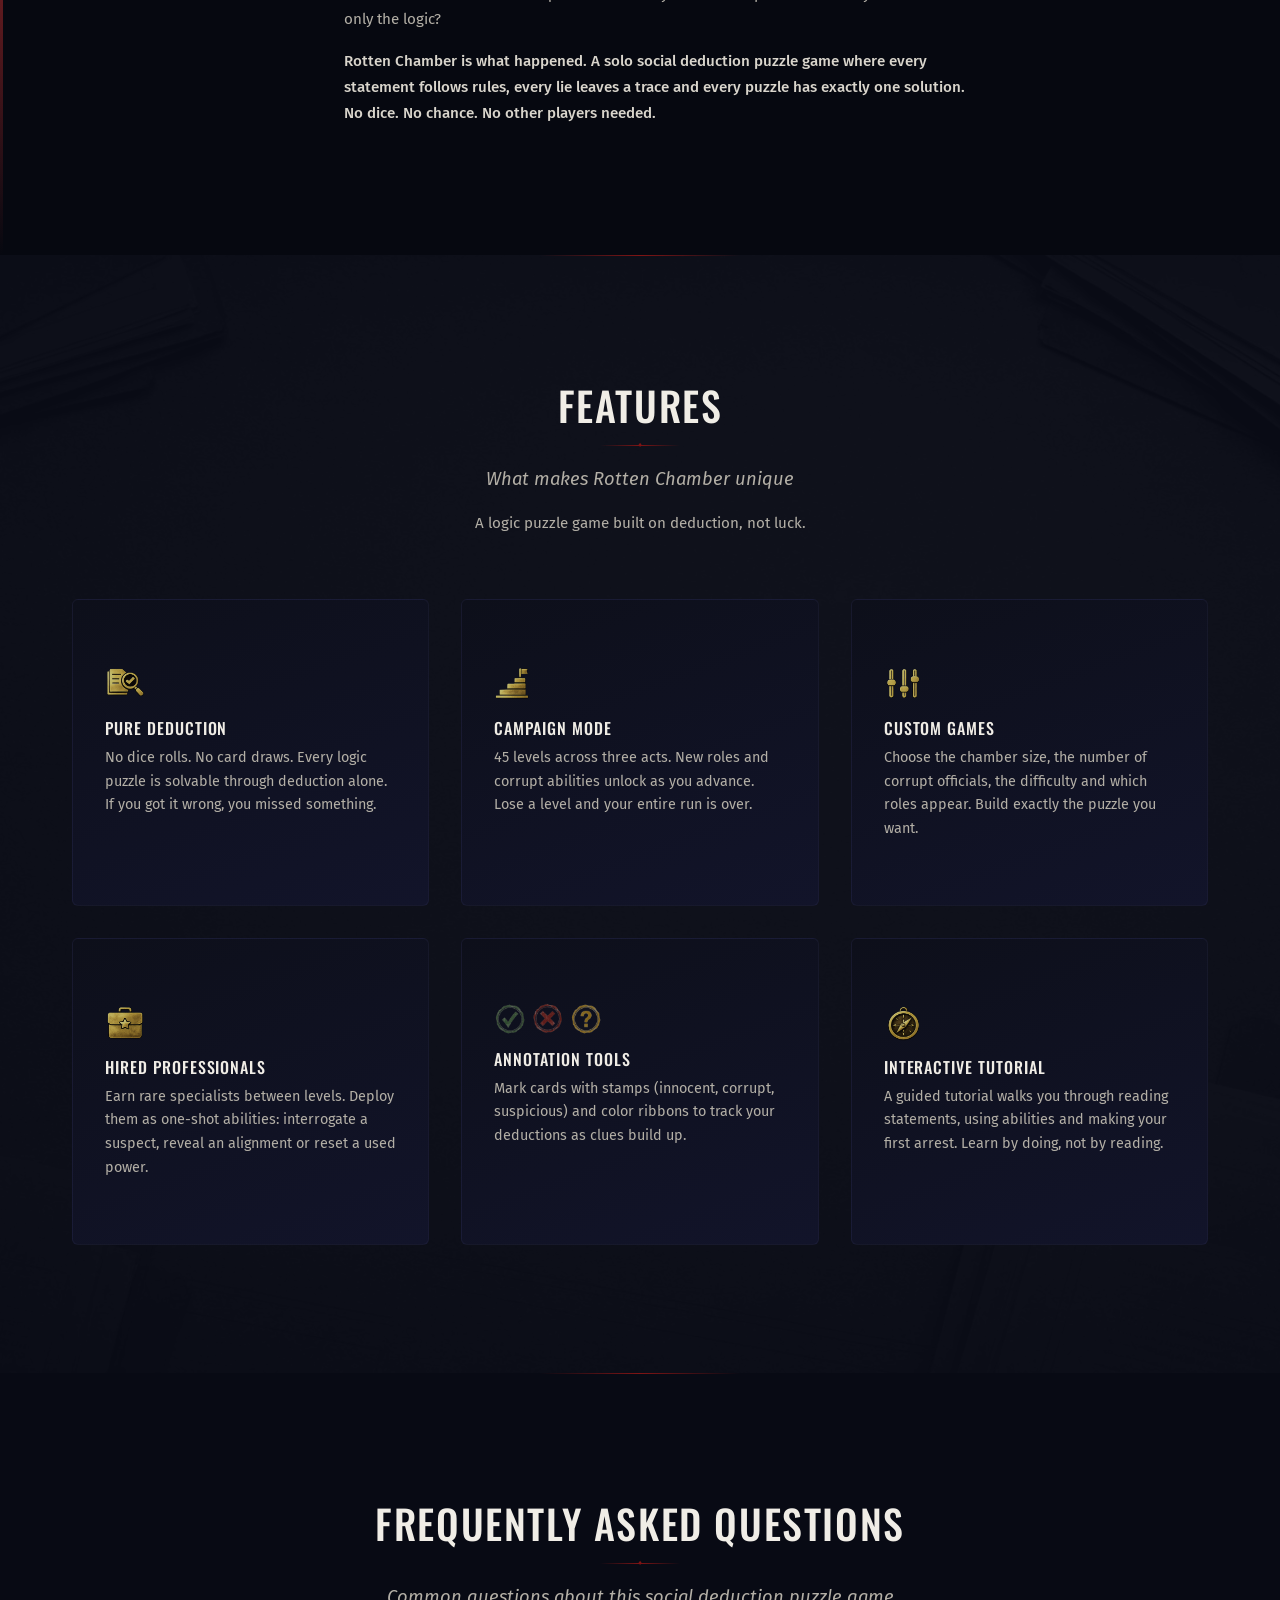
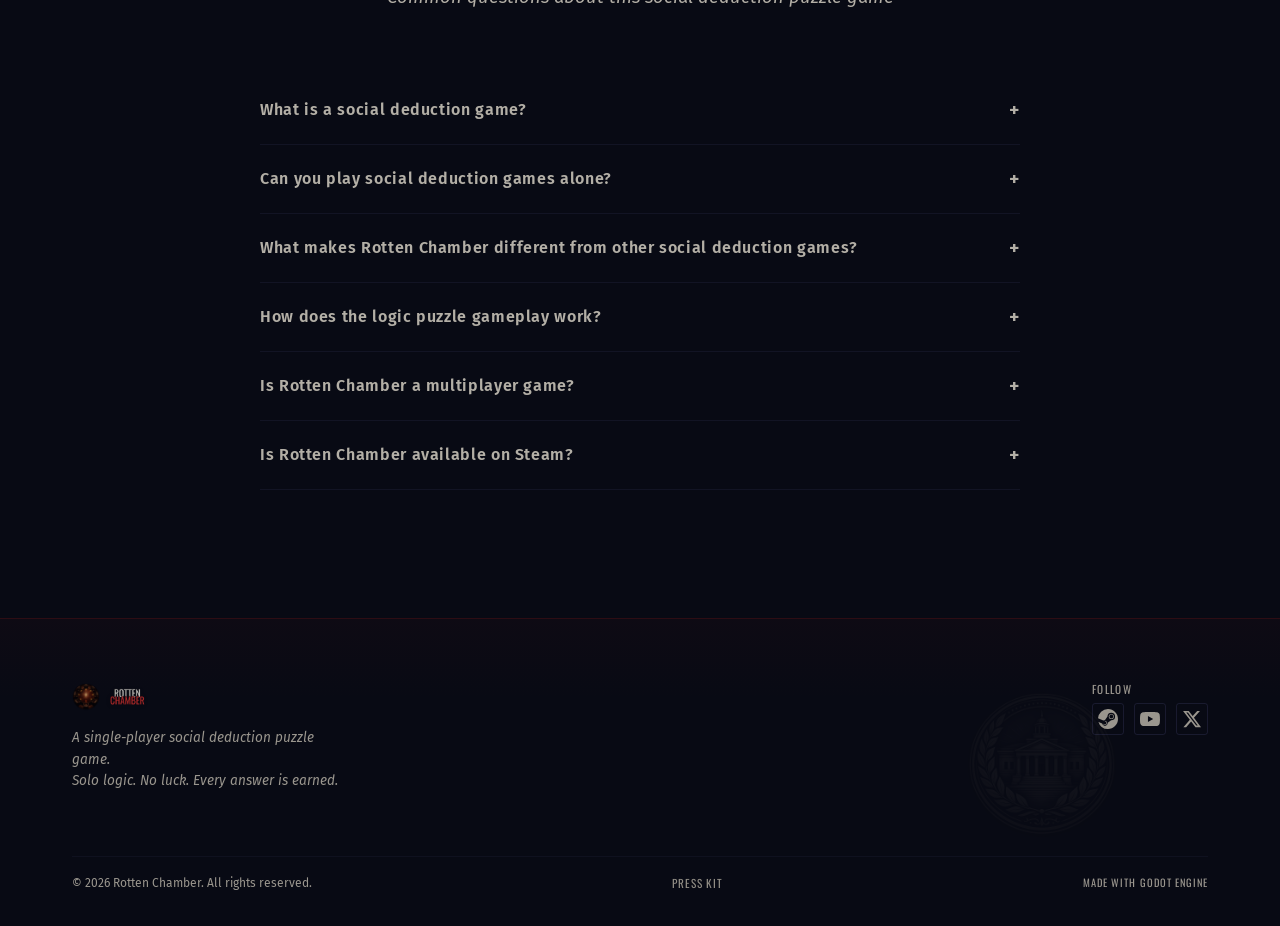
==== commit 598a3b58: "SEO: add sameAs Steam link to JSON-LD, update sitemap lastmod Co-Authored-By: Claude Sonnet 4.6 <nor" ====
--- a/index.html
+++ b/index.html
@@ -64,6 +64,9 @@
       "@type": "Organization",
       "name": "Cetin Games"
     },
+    "sameAs": [
+      "https://store.steampowered.com/app/4559620/Rotten_Chamber/"
+    ],
     "inLanguage": "en",
     "keywords": "social deduction, social deduction game, single player social deduction, solo social deduction, social deduction puzzle, logic puzzle game, deduction game"
   }
